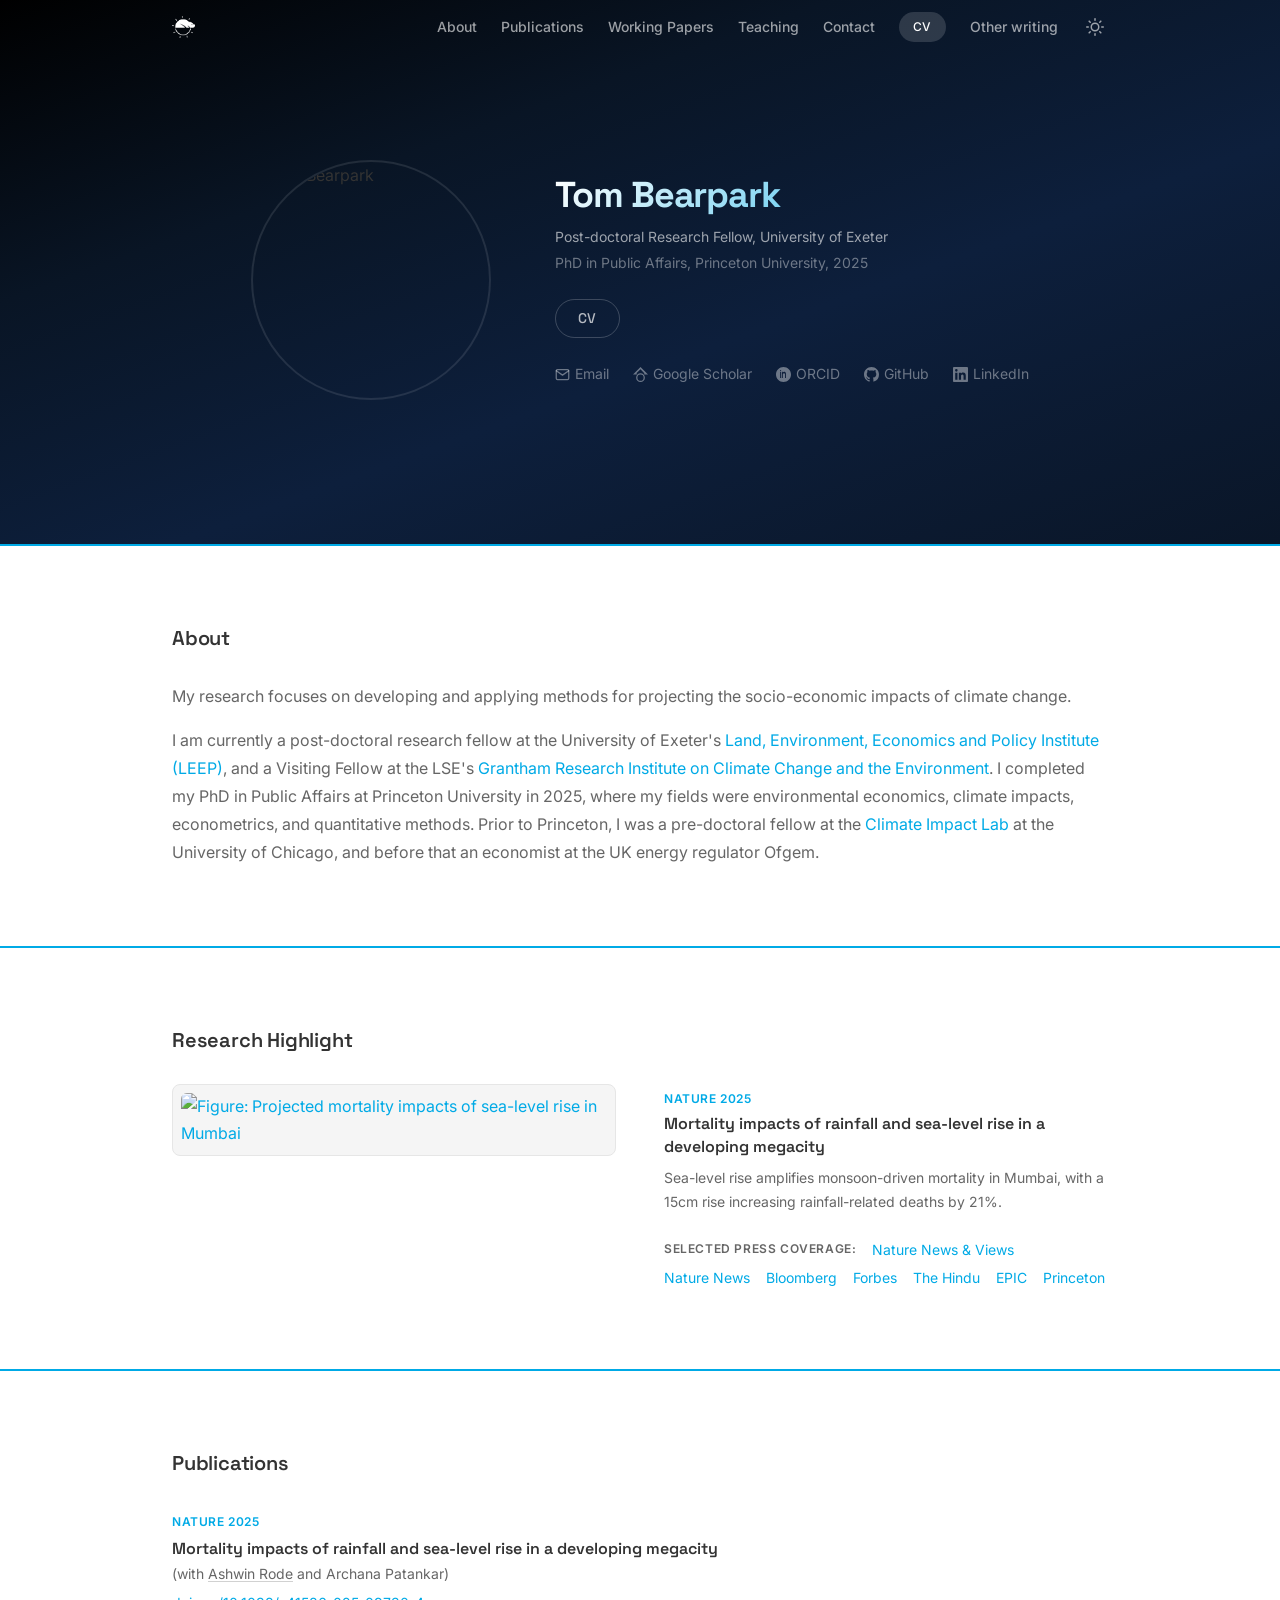
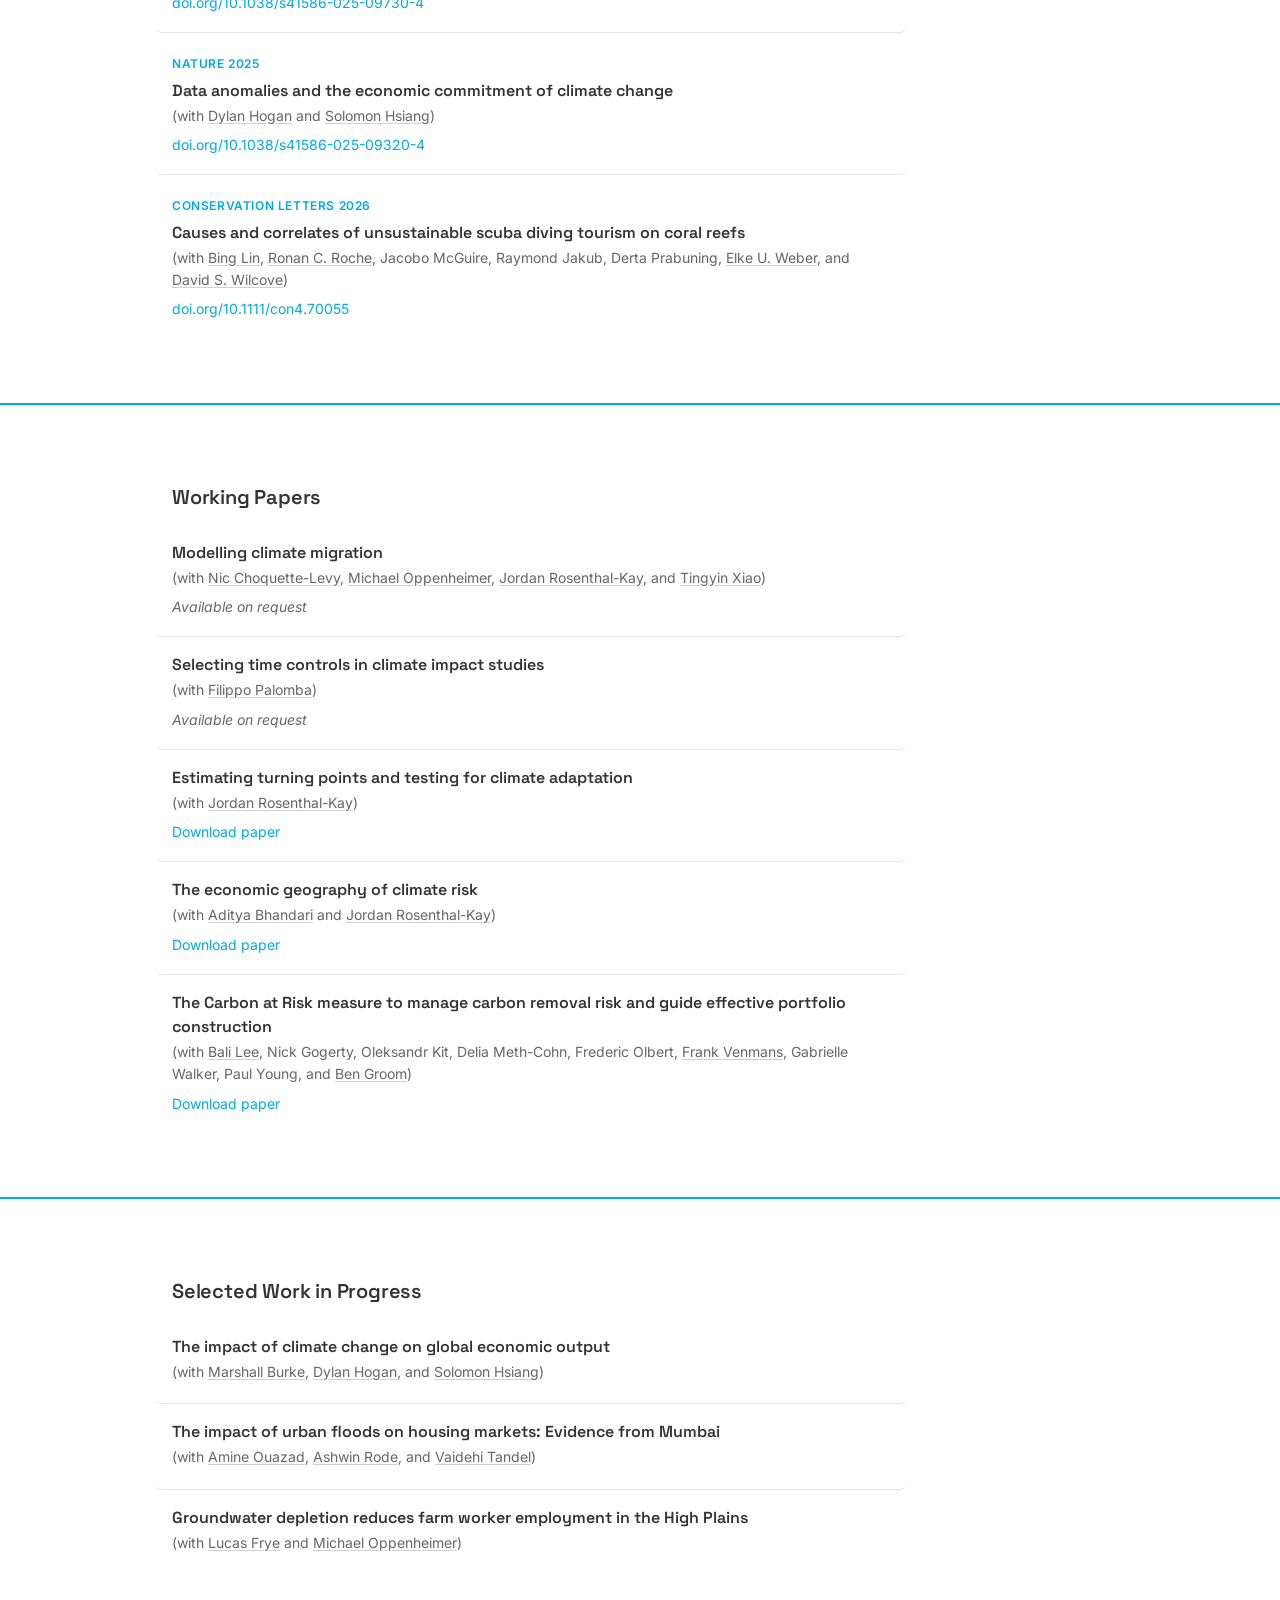
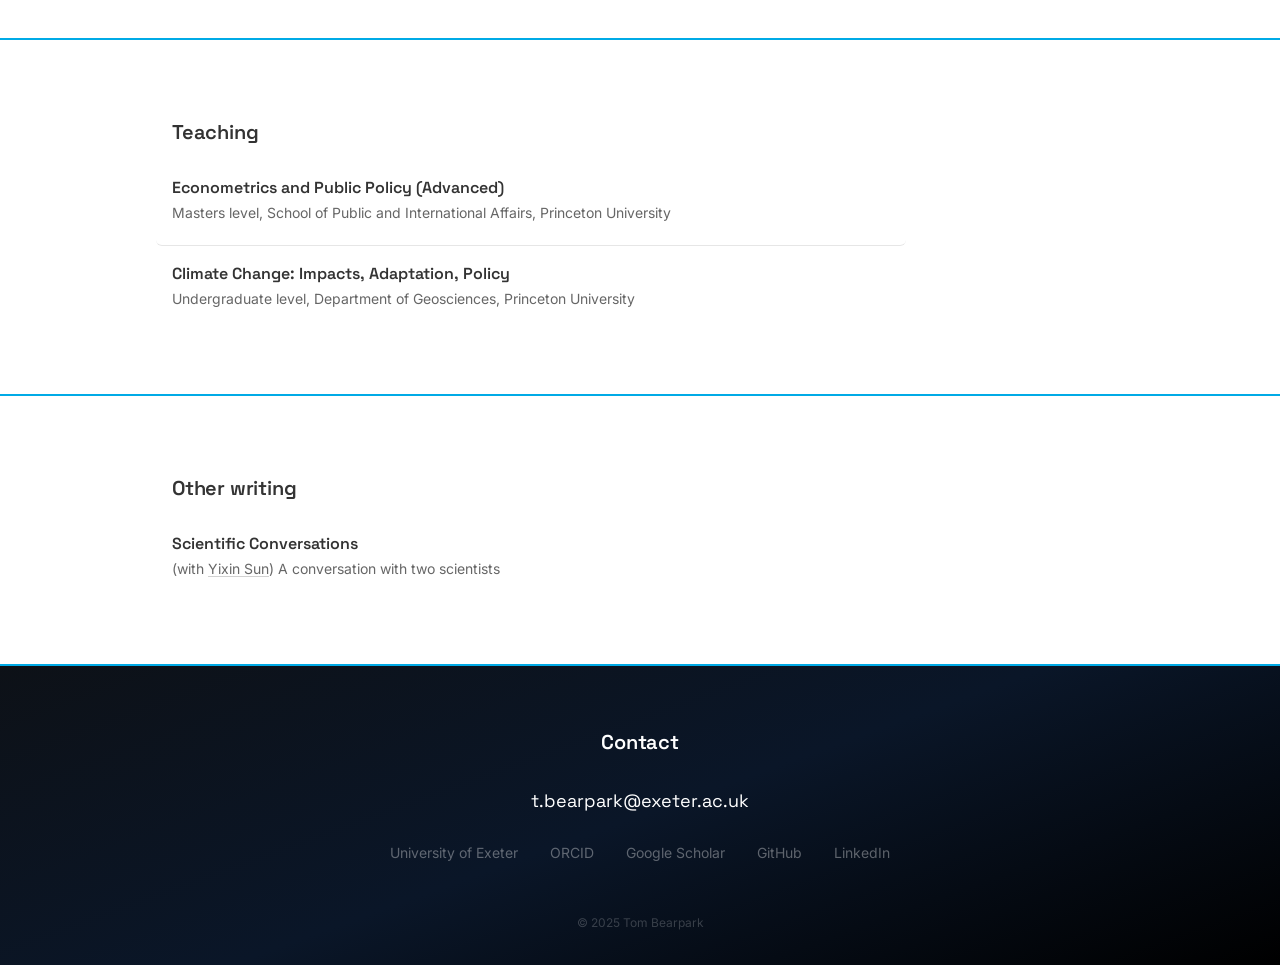
==== index.html @ ed42964a "Move coral reefs paper to Publications" ====
<!DOCTYPE html>
<html lang="en" data-theme="light">
<head>
  <meta charset="UTF-8">
  <meta name="viewport" content="width=device-width, initial-scale=1.0">
  <title>Tom Bearpark | Environmental Economist</title>
  <meta name="description" content="Tom Bearpark is an environmental economist studying climate change impacts. Post-doctoral Research Fellow at the University of Exeter.">

  <!-- Open Graph -->
  <meta property="og:title" content="Tom Bearpark | Environmental Economist">
  <meta property="og:description" content="Environmental economist studying climate change impacts. Post-doctoral Research Fellow at the University of Exeter.">
  <meta property="og:type" content="website">
  <meta property="og:url" content="https://tombearpark.com">

  <!-- Twitter Card -->
  <meta name="twitter:card" content="summary">
  <meta name="twitter:title" content="Tom Bearpark | Environmental Economist">
  <meta name="twitter:description" content="Environmental economist studying climate change impacts.">

  <!-- Favicon -->
  <link rel="icon" type="image/png" href="assets/Sunbear (Large Black).png">
  <link rel="apple-touch-icon" href="assets/Sunbear (Large Black).png">
  <meta property="og:image" content="https://tombearpark.com/assets/Sunbear (Large Black).png">
  <meta name="twitter:image" content="https://tombearpark.com/assets/Sunbear (Large Black).png">

  <!-- Styles -->
  <link rel="stylesheet" href="css/variables.css">
  <link rel="stylesheet" href="css/style.css">
</head>
<body>

  <!-- ===== NAVIGATION ===== -->
  <nav class="navbar" id="navbar">
    <div class="nav-container">
      <a href="#hero" class="nav-logo"><img src="assets/Sunbear (Large Black).png" alt="Tom Bearpark" class="nav-logo-img"></a>
      <div class="nav-links">
        <a href="#about">About</a>
        <a href="#publications">Publications</a>
        <a href="#working-papers">Working Papers</a>
        <a href="#teaching">Teaching</a>
        <a href="#contact">Contact</a>
        <a href="assets/cv.pdf" target="_blank" class="nav-cv">CV</a>
        <a href="#essays">Other writing</a>
        <button class="theme-toggle" id="theme-toggle" aria-label="Toggle dark mode">
          <svg class="icon-sun" xmlns="http://www.w3.org/2000/svg" width="18" height="18" viewBox="0 0 24 24" fill="none" stroke="currentColor" stroke-width="2" stroke-linecap="round" stroke-linejoin="round"><circle cx="12" cy="12" r="5"/><line x1="12" y1="1" x2="12" y2="3"/><line x1="12" y1="21" x2="12" y2="23"/><line x1="4.22" y1="4.22" x2="5.64" y2="5.64"/><line x1="18.36" y1="18.36" x2="19.78" y2="19.78"/><line x1="1" y1="12" x2="3" y2="12"/><line x1="21" y1="12" x2="23" y2="12"/><line x1="4.22" y1="19.78" x2="5.64" y2="18.36"/><line x1="18.36" y1="5.64" x2="19.78" y2="4.22"/></svg>
          <svg class="icon-moon" xmlns="http://www.w3.org/2000/svg" width="18" height="18" viewBox="0 0 24 24" fill="none" stroke="currentColor" stroke-width="2" stroke-linecap="round" stroke-linejoin="round"><path d="M21 12.79A9 9 0 1 1 11.21 3 7 7 0 0 0 21 12.79z"/></svg>
        </button>
      </div>
    </div>
  </nav>

  <!-- ===== HERO SECTION ===== -->
  <section class="hero" id="hero">
    <div class="hero-content hero-content--split">
      <div class="hero-photo">
        <img src="assets/IMG_2904.JPG" alt="Tom Bearpark" class="hero-headshot">
      </div>
      <div class="hero-text">
        <h1 class="hero-name">Tom Bearpark</h1>
        <p class="hero-affiliation">Post-doctoral Research Fellow, University of Exeter</p>
        <p class="hero-affiliation-sub">PhD in Public Affairs, Princeton University, 2025</p>
        <a href="assets/cv.pdf" target="_blank" class="hero-cv-btn">CV</a>
        <div class="hero-links">
          <a href="mailto:t.bearpark@exeter.ac.uk" class="social-link">
            <svg xmlns="http://www.w3.org/2000/svg" width="15" height="15" viewBox="0 0 24 24" fill="none" stroke="currentColor" stroke-width="2" stroke-linecap="round" stroke-linejoin="round"><path d="M4 4h16c1.1 0 2 .9 2 2v12c0 1.1-.9 2-2 2H4c-1.1 0-2-.9-2-2V6c0-1.1.9-2 2-2z"/><polyline points="22,6 12,13 2,6"/></svg>
            Email
          </a>
          <a href="https://scholar.google.com/citations?hl=en&user=3rr9qncAAAAJ" target="_blank" rel="noopener" class="social-link">
            <svg xmlns="http://www.w3.org/2000/svg" width="15" height="15" viewBox="0 0 24 24" fill="currentColor"><path d="M12 24a7 7 0 1 1 0-14 7 7 0 0 1 0 14zm0-2a5 5 0 1 0 0-10 5 5 0 0 0 0 10z"/><path d="M0 12 12 0l12 12h-6v-2L12 3.6 5.4 10H6v2z"/></svg>
            Google Scholar
          </a>
          <a href="https://orcid.org/0009-0000-6770-9549" target="_blank" rel="noopener" class="social-link">
            <svg xmlns="http://www.w3.org/2000/svg" width="15" height="15" viewBox="0 0 256 256" fill="currentColor"><path d="M128 0C57.3 0 0 57.3 0 128s57.3 128 128 128 128-57.3 128-128S198.7 0 128 0zM86.3 186.2H70.9V85.5h15.4v100.7zm-7.7-114c-5.8 0-9.7-4.2-9.7-9.5 0-5.4 4-9.5 9.9-9.5s9.7 4.1 9.8 9.5c0 5.3-3.9 9.5-10 9.5zm90.9 114h-15.4v-55.8c0-14.5-5.2-24.4-18.2-24.4-9.9 0-15.8 6.7-18.4 13.1-1 2.3-1.2 5.5-1.2 8.7v58.3h-15.4s.2-94.6 0-104.4h15.4v14.8c2-3.1 5.7-7.6 13.8-11.2 7.5-3.4 16-5.2 24-2.1 18.6 7.2 15.4 34.5 15.4 34.5v68.4z"/></svg>
            ORCID
          </a>
          <a href="https://github.com/TomBearpark" target="_blank" rel="noopener" class="social-link">
            <svg xmlns="http://www.w3.org/2000/svg" width="15" height="15" viewBox="0 0 24 24" fill="currentColor"><path d="M12 0C5.37 0 0 5.37 0 12c0 5.31 3.435 9.795 8.205 11.385.6.105.825-.255.825-.57 0-.285-.015-1.23-.015-2.235-3.015.555-3.795-.735-4.035-1.41-.135-.345-.72-1.41-1.23-1.695-.42-.225-1.02-.78-.015-.795.945-.015 1.62.87 1.845 1.23 1.08 1.815 2.805 1.305 3.495.99.105-.78.42-1.305.765-1.605-2.67-.3-5.46-1.335-5.46-5.925 0-1.305.465-2.385 1.23-3.225-.12-.3-.54-1.53.12-3.18 0 0 1.005-.315 3.3 1.23.96-.27 1.98-.405 3-.405s2.04.135 3 .405c2.295-1.56 3.3-1.23 3.3-1.23.66 1.65.24 2.88.12 3.18.765.84 1.23 1.905 1.23 3.225 0 4.605-2.805 5.625-5.475 5.925.435.375.81 1.095.81 2.22 0 1.605-.015 2.895-.015 3.3 0 .315.225.69.825.57A12.02 12.02 0 0 0 24 12c0-6.63-5.37-12-12-12z"/></svg>
            GitHub
          </a>
          <a href="https://www.linkedin.com/in/tom-bearpark-542903b9/" target="_blank" rel="noopener" class="social-link">
            <svg xmlns="http://www.w3.org/2000/svg" width="15" height="15" viewBox="0 0 24 24" fill="currentColor"><path d="M20.447 20.452h-3.554v-5.569c0-1.328-.027-3.037-1.852-3.037-1.853 0-2.136 1.445-2.136 2.939v5.667H9.351V9h3.414v1.561h.046c.477-.9 1.637-1.85 3.37-1.85 3.601 0 4.267 2.37 4.267 5.455v6.286zM5.337 7.433a2.062 2.062 0 0 1-2.063-2.065 2.064 2.064 0 1 1 2.063 2.065zm1.782 13.019H3.555V9h3.564v11.452zM22.225 0H1.771C.792 0 0 .774 0 1.729v20.542C0 23.227.792 24 1.771 24h20.451C23.2 24 24 23.227 24 22.271V1.729C24 .774 23.2 0 22.222 0h.003z"/></svg>
            LinkedIn
          </a>
        </div>
      </div>
    </div>
  </section>

  <!-- ===== ABOUT SECTION ===== -->
  <section class="section" id="about">
    <div class="container">
      <h2 class="section-title">About</h2>
      <div class="about-text">
        <p>
          My research focuses on developing and applying methods for projecting the socio-economic impacts of climate change.
        </p>
        <p>
          I am currently a post-doctoral research fellow at the University of Exeter's
          <a href="https://experts.exeter.ac.uk/46470-tom-bearpark" target="_blank" rel="noopener">Land, Environment, Economics and Policy Institute (LEEP)</a>,
          and a Visiting Fellow at the LSE's <a href="https://www.lse.ac.uk/granthaminstitute/profile/tom-bearpark/" target="_blank" rel="noopener">Grantham Research Institute on Climate Change and the Environment</a>.
          I completed my PhD in Public Affairs at Princeton University in 2025, where my fields were environmental economics, climate impacts, econometrics, and quantitative methods. Prior to Princeton, I was a pre-doctoral fellow at the <a href="https://impactlab.org/" target="_blank" rel="noopener">Climate Impact Lab</a> at the University of Chicago, and before that an economist at the UK energy regulator Ofgem.
        </p>
      </div>
    </div>
  </section>

  <!-- ===== RESEARCH HIGHLIGHT ===== -->
  <section class="section" id="research-highlight">
    <div class="container">
      <h2 class="section-title">Research Highlight</h2>
      <div class="highlight-feature">
        <a href="https://doi.org/10.1038/s41586-025-09730-4" target="_blank" rel="noopener" class="highlight-feature-img-link">
          <img src="https://media.springernature.com/lw685/springer-static/image/art%3A10.1038%2Fs41586-025-09730-4/MediaObjects/41586_2025_9730_Fig4_HTML.png"
               alt="Figure: Projected mortality impacts of sea-level rise in Mumbai"
               class="highlight-feature-img" loading="lazy">
        </a>
        <div class="highlight-feature-text">
          <span class="pub-badge">Nature 2025</span>
          <h3><a href="https://doi.org/10.1038/s41586-025-09730-4" target="_blank" rel="noopener">Mortality impacts of rainfall and sea-level rise in a developing megacity</a></h3>
          <p>Sea-level rise amplifies monsoon-driven mortality in Mumbai, with a 15cm rise increasing rainfall-related deaths by 21%.</p>
          <div class="highlight-press">
            <span class="highlight-press-label">Selected Press Coverage:</span>
            <a href="https://www.nature.com/articles/d41586-025-03453-2" target="_blank" rel="noopener">Nature News &amp; Views</a>
            <a href="https://www.nature.com/articles/d41586-025-03669-2" target="_blank" rel="noopener">Nature News</a>
            <a href="https://www.bloomberg.com/news/articles/2025-11-12/extreme-rains-kill-2-700-in-mumbai-every-year-and-cost-1-2-billion-study-says" target="_blank" rel="noopener">Bloomberg</a>
            <a href="https://www.forbes.com/sites/anuradhavaranasi/2025/11/18/in-mumbai-more-than-80-of-people-who-die-due-to-extreme-rainfall-live-in-slums/" target="_blank" rel="noopener">Forbes</a>
            <a href="https://www.thehindu.com/news/national/excess-rains-in-mumbai-linked-to-8-deaths-in-monsoon-months/article70271335.ece" target="_blank" rel="noopener">The Hindu</a>
            <a href="https://epic.uchicago.edu/insights/rain-tide-and-lives-the-hidden-mortality-cost-of-mumbais-monsoon/" target="_blank" rel="noopener">EPIC</a>
            <a href="https://gradschool.princeton.edu/news/2025/climate-change-rising-sea-levels-worsen-urban-health-risks-mumbai-study-co-authored" target="_blank" rel="noopener">Princeton</a>
          </div>
        </div>
      </div>
    </div>
  </section>

  <!-- ===== PUBLICATIONS SECTION ===== -->
  <section class="section" id="publications">
    <div class="container">
      <h2 class="section-title">Publications</h2>
      <div class="pub-list">
        <article class="pub-item">
          <span class="pub-badge">Nature 2025</span>
          <h3 class="pub-title">Mortality impacts of rainfall and sea-level rise in a developing megacity</h3>
          <p class="pub-authors">(with <a href="https://sites.google.com/site/ashwinrode/home" target="_blank" rel="noopener">Ashwin Rode</a> and Archana Patankar)</p>
          <a href="https://doi.org/10.1038/s41586-025-09730-4" target="_blank" rel="noopener" class="pub-link">doi.org/10.1038/s41586-025-09730-4</a>
        </article>
        <article class="pub-item">
          <span class="pub-badge">Nature 2025</span>
          <h3 class="pub-title">Data anomalies and the economic commitment of climate change</h3>
          <p class="pub-authors">(with <a href="http://dylanhogan.com/" target="_blank" rel="noopener">Dylan Hogan</a> and <a href="https://www.solomonhsiang.com/" target="_blank" rel="noopener">Solomon Hsiang</a>)</p>
          <a href="https://doi.org/10.1038/s41586-025-09320-4" target="_blank" rel="noopener" class="pub-link">doi.org/10.1038/s41586-025-09320-4</a>
        </article>
        <article class="pub-item">
          <span class="pub-badge">Conservation Letters 2026</span>
          <h3 class="pub-title">Causes and correlates of unsustainable scuba diving tourism on coral reefs</h3>
          <p class="pub-authors">(with <a href="https://eeb.princeton.edu/people/bing-lin" target="_blank" rel="noopener">Bing Lin</a>, <a href="https://www.bangor.ac.uk/oceansciences/staff/ronan-roche" target="_blank" rel="noopener">Ronan C. Roche</a>, Jacobo McGuire, Raymond Jakub, Derta Prabuning, <a href="https://elke-u-weber.com/" target="_blank" rel="noopener">Elke U. Weber</a>, and <a href="https://eeb.princeton.edu/people/david-wilcove" target="_blank" rel="noopener">David S. Wilcove</a>)</p>
          <a href="https://doi.org/10.1111/con4.70055" target="_blank" rel="noopener" class="pub-link">doi.org/10.1111/con4.70055</a>
        </article>
      </div>
    </div>
  </section>

  <!-- ===== WORKING PAPERS SECTION ===== -->
  <section class="section" id="working-papers">
    <div class="container">
      <h2 class="section-title">Working Papers</h2>
      <div class="pub-list">
        <article class="pub-item">
          <h3 class="pub-title">Modelling climate migration</h3>
          <p class="pub-authors">(with <a href="https://nchoquettelevy.github.io/" target="_blank" rel="noopener">Nic Choquette-Levy</a>, <a href="https://oppenheimer.scholar.princeton.edu/" target="_blank" rel="noopener">Michael Oppenheimer</a>, <a href="https://jrosenthalkay.github.io/" target="_blank" rel="noopener">Jordan Rosenthal-Kay</a>, and <a href="https://txiao.scholar.princeton.edu/" target="_blank" rel="noopener">Tingyin Xiao</a>)</p>
          <span class="pub-link pub-link--muted">Available on request</span>
        </article>
        <article class="pub-item">
          <h3 class="pub-title">Selecting time controls in climate impact studies</h3>
          <p class="pub-authors">(with <a href="https://filippopalomba.github.io/about.html" target="_blank" rel="noopener">Filippo Palomba</a>)</p>
          <span class="pub-link pub-link--muted">Available on request</span>
        </article>
        <article class="pub-item">
          <h3 class="pub-title">Estimating turning points and testing for climate adaptation</h3>
          <p class="pub-authors">(with <a href="https://jrosenthalkay.github.io/" target="_blank" rel="noopener">Jordan Rosenthal-Kay</a>)</p>
          <a href="assets/2026_turning_points.pdf" target="_blank" rel="noopener" class="pub-link">Download paper</a>
        </article>
        <article class="pub-item">
          <h3 class="pub-title">The economic geography of climate risk</h3>
          <p class="pub-authors">(with <a href="https://www.aditya-bhandari.com" target="_blank" rel="noopener">Aditya Bhandari</a> and <a href="https://jrosenthalkay.github.io/" target="_blank" rel="noopener">Jordan Rosenthal-Kay</a>)</p>
          <a href="https://www.dropbox.com/scl/fi/tkq8wntapi4m3h527znep/EGCR.pdf" target="_blank" rel="noopener" class="pub-link">Download paper</a>
        </article>
        <article class="pub-item">
          <h3 class="pub-title">The Carbon at Risk measure to manage carbon removal risk and guide effective portfolio construction</h3>
          <p class="pub-authors">(with <a href="https://www.carbonatrisk.org/bali-lee-1" target="_blank" rel="noopener">Bali Lee</a>, Nick Gogerty, Oleksandr Kit, Delia Meth-Cohn, Frederic Olbert, <a href="https://www.lse.ac.uk/granthaminstitute/profile/frank-venmans/" target="_blank" rel="noopener">Frank Venmans</a>, Gabrielle Walker, Paul Young, and <a href="https://experts.exeter.ac.uk/35112-ben-groom" target="_blank" rel="noopener">Ben Groom</a>)</p>
          <a href="https://www.researchsquare.com/article/rs-9382336/v1" target="_blank" rel="noopener" class="pub-link">Download paper</a>
        </article>
      </div>
    </div>
  </section>

  <!-- ===== WORK IN PROGRESS SECTION ===== -->
  <section class="section" id="wip">
    <div class="container">
      <h2 class="section-title">Selected Work in Progress</h2>
      <div class="pub-list">
        <article class="pub-item">
          <h3 class="pub-title">The impact of climate change on global economic output</h3>
          <p class="pub-authors">(with <a href="https://web.stanford.edu/~mburke/" target="_blank" rel="noopener">Marshall Burke</a>, <a href="http://dylanhogan.com/" target="_blank" rel="noopener">Dylan Hogan</a>, and <a href="https://www.solomonhsiang.com/" target="_blank" rel="noopener">Solomon Hsiang</a>)</p>
        </article>
        <article class="pub-item">
          <h3 class="pub-title">The impact of urban floods on housing markets: Evidence from Mumbai</h3>
          <p class="pub-authors">(with <a href="https://www.ouazad.com/" target="_blank" rel="noopener">Amine Ouazad</a>, <a href="https://sites.google.com/site/ashwinrode/home" target="_blank" rel="noopener">Ashwin Rode</a>, and <a href="https://sites.google.com/view/vaidehitandel/home" target="_blank" rel="noopener">Vaidehi Tandel</a>)</p>
        </article>
        <article class="pub-item">
          <h3 class="pub-title">Groundwater depletion reduces farm worker employment in the High Plains</h3>
          <p class="pub-authors">(with <a href="https://cpree.princeton.edu/people/lucas-frye" target="_blank" rel="noopener">Lucas Frye</a> and <a href="https://oppenheimer.scholar.princeton.edu/" target="_blank" rel="noopener">Michael Oppenheimer</a>)</p>
        </article>
      </div>
    </div>
  </section>

  <!-- ===== TEACHING SECTION ===== -->
  <section class="section" id="teaching">
    <div class="container">
      <h2 class="section-title">Teaching</h2>
      <div class="pub-list">
        <article class="pub-item">
          <h3 class="pub-title">Econometrics and Public Policy (Advanced)</h3>
          <p class="pub-authors">Masters level, School of Public and International Affairs, Princeton University</p>
        </article>
        <article class="pub-item">
          <h3 class="pub-title">Climate Change: Impacts, Adaptation, Policy</h3>
          <p class="pub-authors">Undergraduate level, Department of Geosciences, Princeton University</p>
        </article>
      </div>
    </div>
  </section>

  <!-- ===== OTHER WRITING SECTION ===== -->
  <section class="section" id="essays">
    <div class="container">
      <h2 class="section-title">Other writing</h2>
      <div class="pub-list">
        <article class="pub-item">
          <h3 class="pub-title"><a href="essays/scientific-conversations/" class="essay-link">Scientific Conversations</a></h3>
          <p class="pub-authors">(with <a href="https://yixinsun.com/" target="_blank" rel="noopener">Yixin Sun</a>) A conversation with two scientists</p>
        </article>
      </div>
    </div>
  </section>

  <!-- ===== CONTACT / FOOTER ===== -->
  <footer class="footer" id="contact">
    <div class="container">
      <h2 class="section-title section-title--light">Contact</h2>
      <p class="footer-email">
        <a href="mailto:t.bearpark@exeter.ac.uk">t.bearpark@exeter.ac.uk</a>
      </p>
      <div class="footer-links">
        <a href="https://experts.exeter.ac.uk/46470-tom-bearpark" target="_blank" rel="noopener">University of Exeter</a>
        <a href="https://orcid.org/0009-0000-6770-9549" target="_blank" rel="noopener">ORCID</a>
        <a href="https://scholar.google.com/citations?hl=en&user=3rr9qncAAAAJ" target="_blank" rel="noopener">Google Scholar</a>
        <a href="https://github.com/TomBearpark" target="_blank" rel="noopener">GitHub</a>
        <a href="https://www.linkedin.com/in/tom-bearpark-542903b9/" target="_blank" rel="noopener">LinkedIn</a>
      </div>
      <p class="footer-copy">&copy; 2025 Tom Bearpark</p>
    </div>
  </footer>

  <!-- ===== SCRIPTS ===== -->
  <script src="js/main.js"></script>
</body>
</html>
---- css/variables.css ----
/* ===== FONTS ===== */
@import url('https://fonts.googleapis.com/css2?family=Space+Grotesk:wght@400;500;600;700&family=Inter:wght@400;500;600&display=swap');

/* ===== CSS CUSTOM PROPERTIES ===== */
:root {
  /* Colors - Sunbear palette */
  --color-bg-dark: #000000;
  --color-bg-dark-end: #1a1a1a;
  --color-bg-section: #FFFFFF;
  --color-bg-section-alt: #f7f7f7;
  --color-bg-card: #FFFFFF;
  --color-card-border: #E6E6E6;

  /* Accent colors - Sunbear brand */
  --color-accent-1: #00AAE6;      /* blue - primary links & publications */
  --color-accent-1-light: rgba(0, 170, 230, 0.08);
  --color-accent-2: #FFAA00;      /* amber - working papers & buttons */
  --color-accent-2-light: rgba(255, 170, 0, 0.08);
  --color-accent-3: #FF0007;      /* red - work in progress accent */
  --color-accent-3-light: rgba(255, 0, 7, 0.08);

  /* Text */
  --color-text-primary: #333333;
  --color-text-secondary: #666666;
  --color-text-light: #E6E6E6;
  --color-text-on-dark: #FFFFFF;

  /* Nav */
  --color-nav-bg: rgba(255, 255, 255, 0.92);
  --color-nav-border: #E6E6E6;

  /* Typography */
  --font-heading: 'Space Grotesk', sans-serif;
  --font-body: 'Inter', sans-serif;

  /* Font sizes */
  --text-xs: 0.75rem;
  --text-sm: 0.875rem;
  --text-base: 1rem;
  --text-lg: 1.125rem;
  --text-xl: 1.25rem;
  --text-2xl: 1.5rem;
  --text-3xl: 1.875rem;
  --text-4xl: 2.25rem;
  --text-5xl: 3rem;
  --text-hero: 4.5rem;

  /* Spacing */
  --space-xs: 0.25rem;
  --space-sm: 0.5rem;
  --space-md: 1rem;
  --space-lg: 1.5rem;
  --space-xl: 2rem;
  --space-2xl: 3rem;
  --space-3xl: 4rem;
  --space-4xl: 6rem;
  --space-section: 5rem;

  /* Layout */
  --max-width: 1000px;
  --border-radius: 8px;
  --border-radius-sm: 6px;
  --border-radius-pill: 50px;

  /* Shadows - subtle */
  --shadow-sm: 0 1px 3px rgba(0, 0, 0, 0.04);
  --shadow-md: 0 2px 8px rgba(0, 0, 0, 0.06);
  --shadow-lg: 0 4px 16px rgba(0, 0, 0, 0.08);

  /* Transitions */
  --transition-fast: 0.2s ease;
  --transition-base: 0.3s ease;
  --transition-slow: 0.5s ease;
}

/* ===== DARK MODE ===== */
[data-theme="dark"] {
  --color-bg-section: #111111;
  --color-bg-section-alt: #1a1a1a;
  --color-bg-card: #1e1e1e;
  --color-card-border: rgba(255, 255, 255, 0.1);
  --color-text-primary: #E6E6E6;
  --color-text-secondary: #999999;
  --color-nav-bg: rgba(17, 17, 17, 0.95);
  --color-nav-border: rgba(255, 255, 255, 0.08);
  --shadow-sm: 0 1px 3px rgba(0, 0, 0, 0.2);
  --shadow-md: 0 2px 8px rgba(0, 0, 0, 0.3);
  --shadow-lg: 0 4px 16px rgba(0, 0, 0, 0.4);
}

/* ===== RESET ===== */
*,
*::before,
*::after {
  margin: 0;
  padding: 0;
  box-sizing: border-box;
}

html {
  scroll-behavior: smooth;
  font-size: 16px;
}

body {
  font-family: var(--font-body);
  color: var(--color-text-primary);
  background-color: var(--color-bg-section);
  line-height: 1.7;
  -webkit-font-smoothing: antialiased;
  -moz-osx-font-smoothing: grayscale;
  overflow-x: hidden;
}

h1, h2, h3, h4, h5, h6 {
  font-family: var(--font-heading);
  line-height: 1.2;
  font-weight: 700;
}

a {
  color: var(--color-accent-1);
  text-decoration: none;
  transition: color var(--transition-fast);
}

a:hover {
  color: #0088bb;
}

img {
  max-width: 100%;
  height: auto;
  display: block;
}

ul {
  list-style: none;
}

/* ===== REDUCED MOTION ===== */
@media (prefers-reduced-motion: reduce) {
  html {
    scroll-behavior: auto;
  }
  *,
  *::before,
  *::after {
    animation-duration: 0.01ms !important;
    animation-iteration-count: 1 !important;
    transition-duration: 0.01ms !important;
  }
  [data-aos] {
    opacity: 1 !important;
    transform: none !important;
    transition: none !important;
  }
}
---- css/style.css ----
/* ============================================================
   NAVIGATION
   ============================================================ */
.navbar {
  position: fixed;
  top: 0;
  left: 0;
  right: 0;
  z-index: 1000;
  padding: 0.75rem 0;
  background: transparent;
  transition: background var(--transition-base), border-color var(--transition-base);
  border-bottom: 1px solid transparent;
}

.navbar.scrolled {
  background: var(--color-nav-bg);
  backdrop-filter: blur(12px);
  -webkit-backdrop-filter: blur(12px);
  border-bottom-color: var(--color-nav-border);
}

.nav-container {
  max-width: var(--max-width);
  margin: 0 auto;
  padding: 0 var(--space-xl);
  display: flex;
  justify-content: space-between;
  align-items: center;
}

.nav-logo {
  display: flex;
  align-items: center;
}

.nav-logo-img {
  height: 22px;
  width: auto;
  transition: opacity var(--transition-fast), filter var(--transition-base);
  filter: invert(1);
}

.navbar.scrolled .nav-logo-img {
  filter: none;
}

.nav-logo:hover .nav-logo-img {
  opacity: 0.7;
}

[data-theme="dark"] .nav-logo-img {
  filter: invert(1);
}

.nav-links {
  display: flex;
  align-items: center;
  gap: var(--space-lg);
}

.nav-links a {
  color: rgba(255, 255, 255, 0.6);
  font-size: var(--text-sm);
  font-weight: 500;
  transition: color var(--transition-fast);
}

.nav-links a:hover {
  color: #ffffff;
}

.navbar.scrolled .nav-links a {
  color: var(--color-text-secondary);
}

.navbar.scrolled .nav-links a:hover {
  color: var(--color-text-primary);
}

.nav-cv {
  background: rgba(255, 255, 255, 0.15);
  color: #fff !important;
  padding: 5px 14px;
  border-radius: var(--border-radius-pill);
  font-weight: 600;
  font-size: var(--text-xs) !important;
  text-transform: uppercase;
  letter-spacing: 0.05em;
  transition: all var(--transition-base);
}

.navbar.scrolled .nav-cv {
  background: var(--color-text-primary);
}

.nav-cv:hover {
  background: var(--color-accent-1);
  color: #fff !important;
}

.theme-toggle {
  background: none;
  border: none;
  cursor: pointer;
  padding: var(--space-xs);
  color: rgba(255, 255, 255, 0.6);
  display: flex;
  align-items: center;
  justify-content: center;
  border-radius: 50%;
  transition: color var(--transition-fast);
}

.theme-toggle:hover {
  color: #ffffff;
}

.navbar.scrolled .theme-toggle {
  color: var(--color-text-secondary);
}

.navbar.scrolled .theme-toggle:hover {
  color: var(--color-text-primary);
}

/* Show/hide sun/moon icons */
.icon-moon { display: none; }
[data-theme="dark"] .icon-sun { display: none; }
[data-theme="dark"] .icon-moon { display: block; }

/* ============================================================
   HERO
   ============================================================ */
.hero {
  position: relative;
  display: flex;
  align-items: center;
  justify-content: center;
  background: linear-gradient(160deg, #000000 0%, #091525 30%, #0d1f3c 60%, #0a1628 100%);
  padding: 8rem 0 7rem;
}

.hero-content {
  position: relative;
  text-align: center;
  padding: var(--space-xl);
  max-width: 800px;
}

.hero-content--split {
  max-width: var(--max-width);
  display: flex;
  align-items: center;
  gap: var(--space-3xl);
  text-align: left;
}

.hero-photo {
  flex-shrink: 0;
}

.hero-headshot {
  width: 240px;
  height: 240px;
  border-radius: 50%;
  object-fit: cover;
  border: 2px solid rgba(255, 255, 255, 0.1);
}

.hero-text {
  flex: 1;
  min-width: 0;
}

.hero-name {
  font-size: var(--text-4xl);
  font-weight: 700;
  color: #ffffff;
  letter-spacing: -0.03em;
  margin-bottom: var(--space-sm);
  background: linear-gradient(135deg, #ffffff 0%, var(--color-accent-1) 100%);
  -webkit-background-clip: text;
  -webkit-text-fill-color: transparent;
  background-clip: text;
}

.hero-affiliation {
  font-size: var(--text-sm);
  color: rgba(255, 255, 255, 0.6);
  margin-bottom: 2px;
}

.hero-affiliation-sub {
  font-size: var(--text-sm);
  color: rgba(255, 255, 255, 0.4);
  margin-bottom: var(--space-lg);
}

.hero-cv-btn {
  display: inline-block;
  background: transparent;
  color: rgba(255, 255, 255, 0.7);
  padding: 7px 22px;
  border-radius: var(--border-radius-pill);
  border: 1px solid rgba(255, 255, 255, 0.2);
  font-family: var(--font-heading);
  font-size: var(--text-sm);
  font-weight: 500;
  letter-spacing: 0.03em;
  margin-bottom: var(--space-lg);
  transition: all var(--transition-base);
}

.hero-cv-btn:hover {
  background: #fff;
  color: #000;
  border-color: #fff;
}

.hero-links {
  display: flex;
  flex-wrap: wrap;
  gap: var(--space-sm) var(--space-lg);
}

.hero-content--split .hero-links {
  justify-content: flex-start;
}

.social-link {
  color: rgba(255, 255, 255, 0.4);
  display: inline-flex;
  align-items: center;
  gap: 5px;
  font-size: var(--text-sm);
  font-weight: 400;
  transition: color var(--transition-fast);
}

.social-link svg {
  flex-shrink: 0;
}

.social-link:hover {
  color: #fff;
}

/* ============================================================
   SECTIONS (shared)
   ============================================================ */
.section {
  padding: var(--space-section) 0;
  background: var(--color-bg-section);
  border-top: 2px solid var(--color-accent-1);
}

.container {
  max-width: var(--max-width);
  margin: 0 auto;
  padding: 0 var(--space-xl);
}

.section-title {
  font-size: var(--text-xl);
  margin-bottom: var(--space-xl);
  color: var(--color-text-primary);
  font-weight: 600;
  letter-spacing: -0.01em;
}

.section-title--light {
  color: var(--color-text-on-dark);
}

/* ============================================================
   ABOUT
   ============================================================ */
.about-grid {
  display: grid;
  grid-template-columns: 180px 1fr;
  gap: var(--space-2xl);
  align-items: start;
}

.about-photo {
  position: relative;
}

.headshot {
  width: 180px;
  height: 180px;
  border-radius: 50%;
  object-fit: cover;
}

.about-text p {
  margin-bottom: var(--space-md);
  font-size: var(--text-base);
  color: var(--color-text-secondary);
  line-height: 1.75;
}

.about-text p:last-child {
  margin-bottom: 0;
}

/* ============================================================
   RESEARCH HIGHLIGHT
   ============================================================ */
.highlight-feature {
  display: grid;
  grid-template-columns: 1fr 1fr;
  gap: var(--space-2xl);
  align-items: start;
}

.highlight-feature-img-link {
  display: block;
  border-radius: var(--border-radius);
  overflow: hidden;
  border: 1px solid var(--color-card-border);
  background: #f5f5f5;
  padding: var(--space-sm);
  transition: box-shadow var(--transition-base);
}

.highlight-feature-img-link:hover {
  box-shadow: var(--shadow-lg);
}

[data-theme="dark"] .highlight-feature-img-link {
  background: #1a1a1a;
}

.highlight-feature-img {
  width: 100%;
  height: auto;
  border-radius: var(--border-radius-sm);
}

.highlight-feature-text h3 {
  font-size: var(--text-base);
  font-weight: 600;
  line-height: 1.4;
  margin-bottom: var(--space-sm);
}

.highlight-feature-text h3 a {
  color: var(--color-text-primary);
  text-decoration: none;
  transition: color var(--transition-fast);
}

.highlight-feature-text h3 a:hover {
  color: var(--color-accent-1);
}

.highlight-feature-text p {
  font-size: var(--text-sm);
  color: var(--color-text-secondary);
  line-height: 1.7;
  margin-bottom: var(--space-lg);
}

.highlight-press {
  display: flex;
  flex-wrap: wrap;
  align-items: center;
  gap: var(--space-xs) var(--space-md);
}

.highlight-press-label {
  font-size: var(--text-xs);
  font-weight: 600;
  color: var(--color-text-secondary);
  text-transform: uppercase;
  letter-spacing: 0.05em;
}

.highlight-press a {
  font-size: var(--text-sm);
  color: var(--color-accent-1);
  transition: color var(--transition-fast);
}

.highlight-press a:hover {
  color: #0088bb;
}

@media (max-width: 768px) {
  .highlight-feature {
    grid-template-columns: 1fr;
    gap: var(--space-lg);
  }
}

/* ============================================================
   PUBLICATION LIST (unified for all research sections)
   ============================================================ */
.pub-list {
  display: flex;
  flex-direction: column;
  gap: 0;
}

.pub-item {
  padding: var(--space-md) 0;
  border-bottom: 1px solid var(--color-card-border);
  padding-left: var(--space-md);
  padding-right: var(--space-md);
  margin-left: calc(-1 * var(--space-md));
  margin-right: calc(-1 * var(--space-md));
  border-radius: var(--border-radius-sm);
  transition: background var(--transition-fast);
  max-width: 750px;
}

.pub-item:hover {
  background: var(--color-accent-1-light);
}

.pub-item:first-child {
  padding-top: 0;
}

.pub-item:last-child {
  border-bottom: none;
  padding-bottom: 0;
}

.pub-badge {
  display: inline-block;
  font-size: var(--text-xs);
  font-weight: 600;
  text-transform: uppercase;
  letter-spacing: 0.05em;
  color: var(--color-accent-1);
  margin-bottom: 4px;
}

.pub-title {
  font-size: var(--text-base);
  font-weight: 600;
  color: var(--color-text-primary);
  line-height: 1.5;
  margin-bottom: 2px;
}

.essay-link {
  color: inherit;
  text-decoration: none;
  border-bottom: 1px solid transparent;
  transition: color var(--transition-fast), border-color var(--transition-fast);
}

.essay-link:hover {
  color: var(--color-accent-1);
  border-bottom-color: var(--color-accent-1);
}

.pub-authors {
  font-size: var(--text-sm);
  color: var(--color-text-secondary);
  margin-bottom: 4px;
  line-height: 1.6;
}

.pub-authors strong {
  color: var(--color-text-primary);
}

.pub-authors a {
  color: var(--color-text-secondary);
  text-decoration: underline;
  text-decoration-color: rgba(102, 102, 102, 0.3);
  text-underline-offset: 2px;
}

.pub-authors a:hover {
  color: var(--color-accent-1);
  text-decoration-color: var(--color-accent-1);
}

.pub-link {
  font-size: var(--text-sm);
  color: var(--color-accent-1);
}

.pub-link--muted {
  color: var(--color-text-secondary);
  font-style: italic;
}

/* ============================================================
   FOOTER
   ============================================================ */
.footer {
  padding: var(--space-3xl) 0 var(--space-xl);
  background: linear-gradient(160deg, #0d1117 0%, #0a1628 50%, #000000 100%);
  text-align: center;
  border-top: 2px solid var(--color-accent-1);
}

.footer-email {
  margin-bottom: var(--space-lg);
}

.footer-email a {
  font-size: var(--text-lg);
  font-family: var(--font-heading);
  color: #ffffff;
  font-weight: 400;
  transition: color var(--transition-base);
}

.footer-email a:hover {
  color: var(--color-accent-1);
}

.footer-links {
  display: flex;
  flex-wrap: wrap;
  justify-content: center;
  gap: var(--space-md) var(--space-xl);
  margin-bottom: var(--space-2xl);
}

.footer-links a {
  color: rgba(255, 255, 255, 0.35);
  font-size: var(--text-sm);
  transition: color var(--transition-fast);
}

.footer-links a:hover {
  color: #ffffff;
}

.footer-copy {
  font-size: var(--text-xs);
  color: rgba(255, 255, 255, 0.2);
}

/* ============================================================
   RESPONSIVE
   ============================================================ */
@media (max-width: 768px) {
  :root {
    --space-section: 3rem;
  }

  .nav-links a:not(:last-of-type) {
    display: none;
  }

  .hero {
    padding: 4rem 0 3rem;
  }

  .hero-name {
    font-size: var(--text-3xl);
  }

  .hero-content--split {
    flex-direction: column;
    text-align: center;
    gap: var(--space-xl);
  }

  .hero-headshot {
    width: 160px;
    height: 160px;
  }

  .hero-content--split .hero-links {
    justify-content: center;
  }

  .hero-links {
    gap: var(--space-xs) var(--space-md);
    justify-content: center;
  }

  .about-grid {
    grid-template-columns: 1fr;
    text-align: center;
    gap: var(--space-lg);
  }

  .about-photo {
    display: flex;
    justify-content: center;
  }

  .headshot {
    width: 150px;
    height: 150px;
  }
}

@media (max-width: 480px) {
  :root {
    --space-section: 2.5rem;
  }

  .hero-name {
    font-size: var(--text-2xl);
  }

  .container {
    padding: 0 var(--space-md);
  }

  .hero-content {
    padding: var(--space-md);
  }

  .hero-headshot {
    width: 140px;
    height: 140px;
  }
}
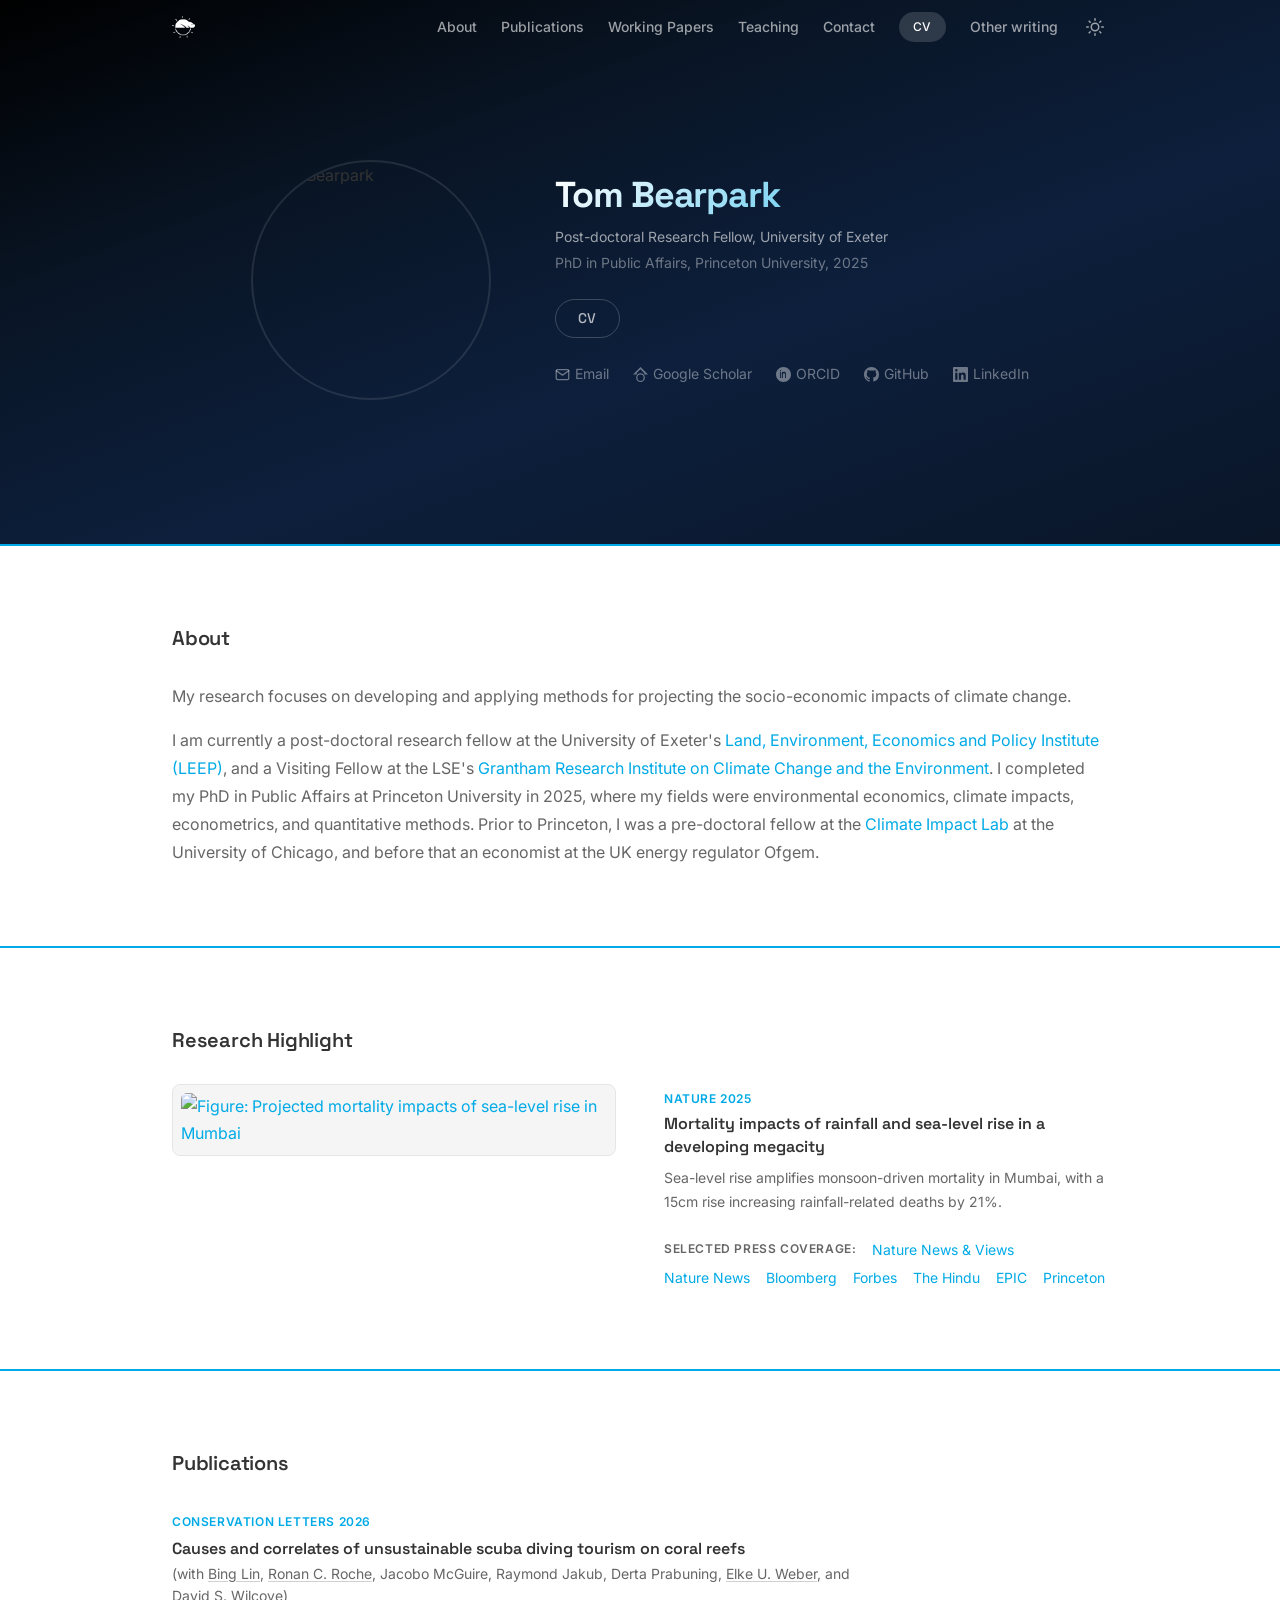
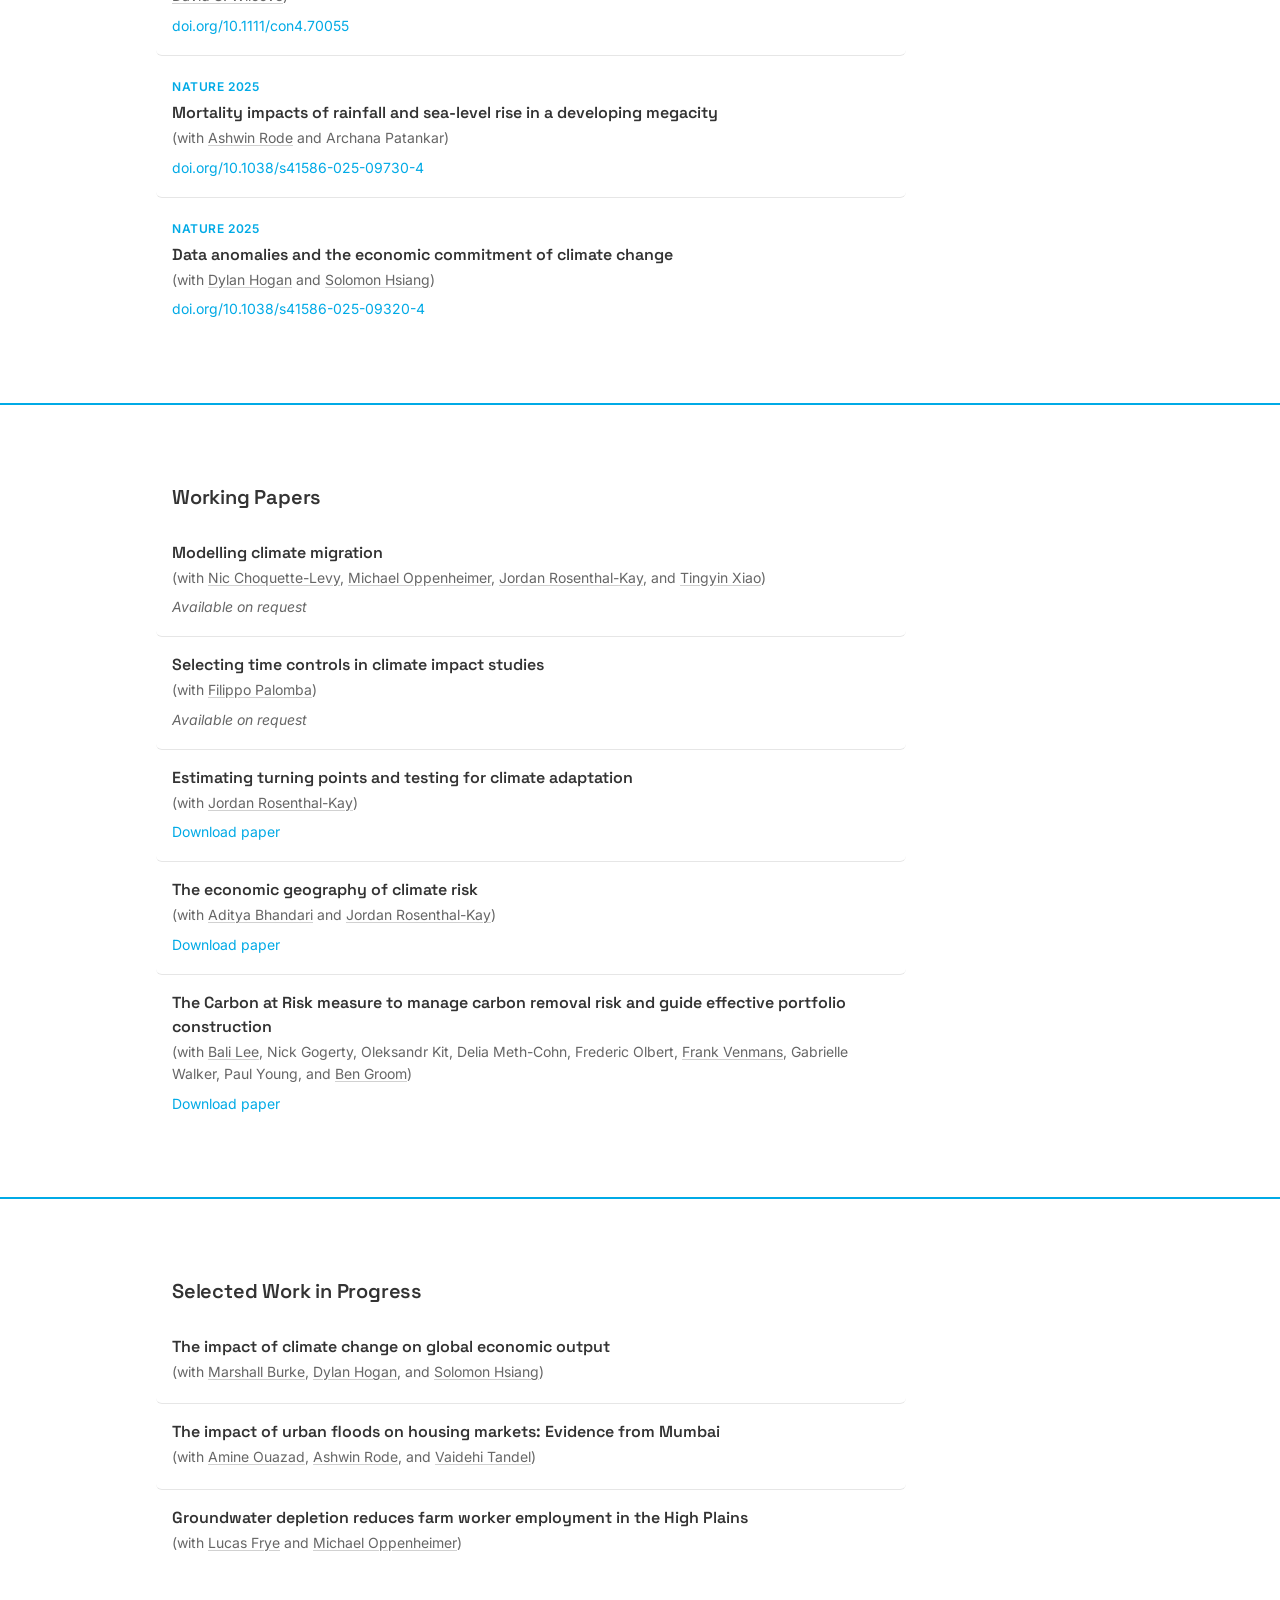
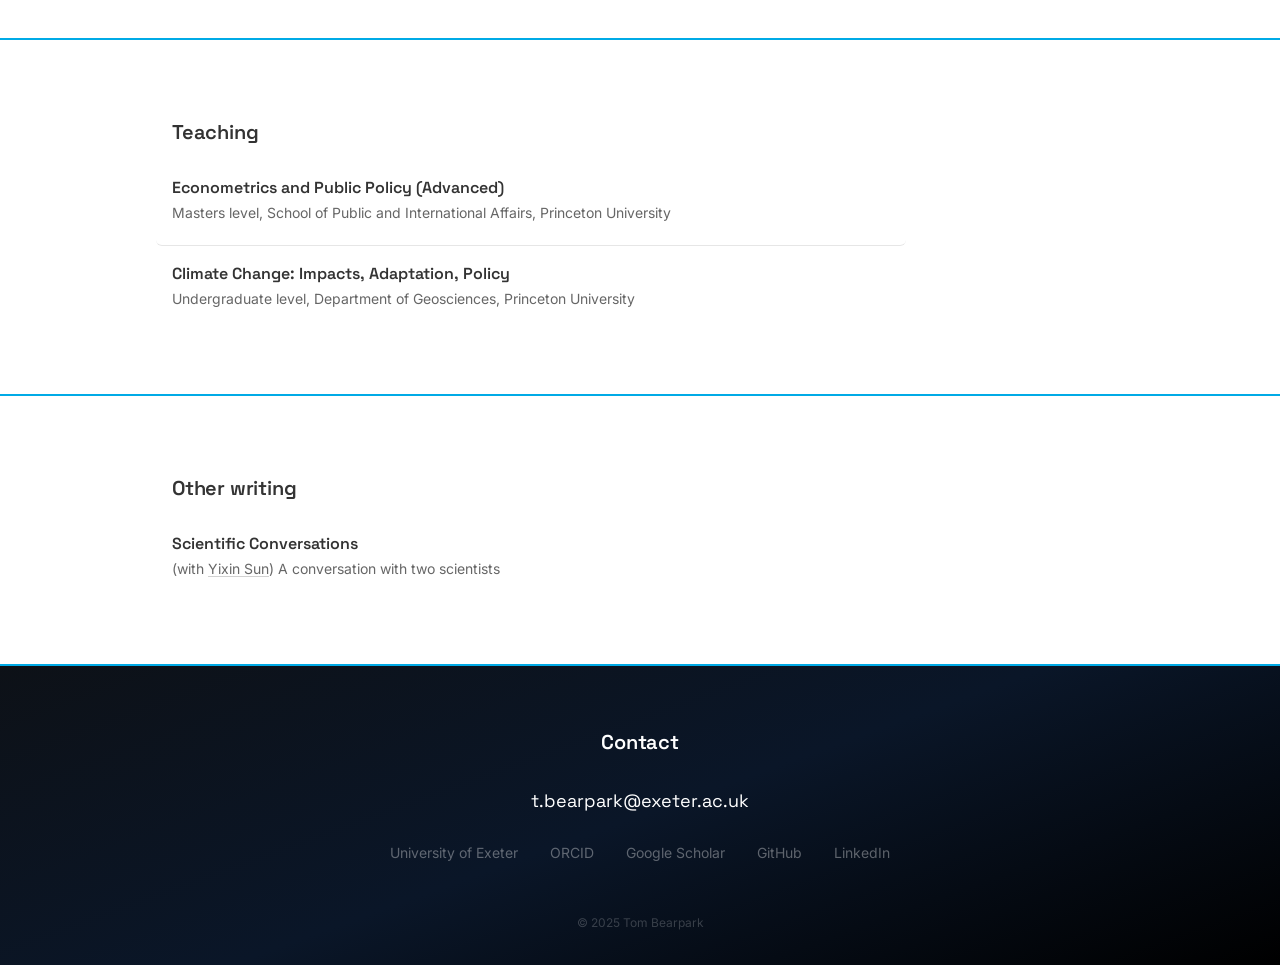
==== commit 1b33eef0: "cv" ====
--- a/index.html
+++ b/index.html
@@ -39,7 +39,7 @@
         <a href="#working-papers">Working Papers</a>
         <a href="#teaching">Teaching</a>
         <a href="#contact">Contact</a>
-        <a href="assets/cv.pdf" target="_blank" class="nav-cv">CV</a>
+        <a href="assets/cv/cv.pdf" target="_blank" class="nav-cv">CV</a>
         <a href="#essays">Other writing</a>
         <button class="theme-toggle" id="theme-toggle" aria-label="Toggle dark mode">
           <svg class="icon-sun" xmlns="http://www.w3.org/2000/svg" width="18" height="18" viewBox="0 0 24 24" fill="none" stroke="currentColor" stroke-width="2" stroke-linecap="round" stroke-linejoin="round"><circle cx="12" cy="12" r="5"/><line x1="12" y1="1" x2="12" y2="3"/><line x1="12" y1="21" x2="12" y2="23"/><line x1="4.22" y1="4.22" x2="5.64" y2="5.64"/><line x1="18.36" y1="18.36" x2="19.78" y2="19.78"/><line x1="1" y1="12" x2="3" y2="12"/><line x1="21" y1="12" x2="23" y2="12"/><line x1="4.22" y1="19.78" x2="5.64" y2="18.36"/><line x1="18.36" y1="5.64" x2="19.78" y2="4.22"/></svg>
@@ -59,7 +59,7 @@
         <h1 class="hero-name">Tom Bearpark</h1>
         <p class="hero-affiliation">Post-doctoral Research Fellow, University of Exeter</p>
         <p class="hero-affiliation-sub">PhD in Public Affairs, Princeton University, 2025</p>
-        <a href="assets/cv.pdf" target="_blank" class="hero-cv-btn">CV</a>
+        <a href="assets/cv/cv.pdf" target="_blank" class="hero-cv-btn">CV</a>
         <div class="hero-links">
           <a href="mailto:t.bearpark@exeter.ac.uk" class="social-link">
             <svg xmlns="http://www.w3.org/2000/svg" width="15" height="15" viewBox="0 0 24 24" fill="none" stroke="currentColor" stroke-width="2" stroke-linecap="round" stroke-linejoin="round"><path d="M4 4h16c1.1 0 2 .9 2 2v12c0 1.1-.9 2-2 2H4c-1.1 0-2-.9-2-2V6c0-1.1.9-2 2-2z"/><polyline points="22,6 12,13 2,6"/></svg>
@@ -139,6 +139,12 @@
       <h2 class="section-title">Publications</h2>
       <div class="pub-list">
         <article class="pub-item">
+          <span class="pub-badge">Conservation Letters 2026</span>
+          <h3 class="pub-title">Causes and correlates of unsustainable scuba diving tourism on coral reefs</h3>
+          <p class="pub-authors">(with <a href="https://eeb.princeton.edu/people/bing-lin" target="_blank" rel="noopener">Bing Lin</a>, <a href="https://www.bangor.ac.uk/oceansciences/staff/ronan-roche" target="_blank" rel="noopener">Ronan C. Roche</a>, Jacobo McGuire, Raymond Jakub, Derta Prabuning, <a href="https://elke-u-weber.com/" target="_blank" rel="noopener">Elke U. Weber</a>, and <a href="https://eeb.princeton.edu/people/david-wilcove" target="_blank" rel="noopener">David S. Wilcove</a>)</p>
+          <a href="https://doi.org/10.1111/con4.70055" target="_blank" rel="noopener" class="pub-link">doi.org/10.1111/con4.70055</a>
+        </article>
+        <article class="pub-item">
           <span class="pub-badge">Nature 2025</span>
           <h3 class="pub-title">Mortality impacts of rainfall and sea-level rise in a developing megacity</h3>
           <p class="pub-authors">(with <a href="https://sites.google.com/site/ashwinrode/home" target="_blank" rel="noopener">Ashwin Rode</a> and Archana Patankar)</p>
@@ -149,12 +155,6 @@
           <h3 class="pub-title">Data anomalies and the economic commitment of climate change</h3>
           <p class="pub-authors">(with <a href="http://dylanhogan.com/" target="_blank" rel="noopener">Dylan Hogan</a> and <a href="https://www.solomonhsiang.com/" target="_blank" rel="noopener">Solomon Hsiang</a>)</p>
           <a href="https://doi.org/10.1038/s41586-025-09320-4" target="_blank" rel="noopener" class="pub-link">doi.org/10.1038/s41586-025-09320-4</a>
-        </article>
-        <article class="pub-item">
-          <span class="pub-badge">Conservation Letters 2026</span>
-          <h3 class="pub-title">Causes and correlates of unsustainable scuba diving tourism on coral reefs</h3>
-          <p class="pub-authors">(with <a href="https://eeb.princeton.edu/people/bing-lin" target="_blank" rel="noopener">Bing Lin</a>, <a href="https://www.bangor.ac.uk/oceansciences/staff/ronan-roche" target="_blank" rel="noopener">Ronan C. Roche</a>, Jacobo McGuire, Raymond Jakub, Derta Prabuning, <a href="https://elke-u-weber.com/" target="_blank" rel="noopener">Elke U. Weber</a>, and <a href="https://eeb.princeton.edu/people/david-wilcove" target="_blank" rel="noopener">David S. Wilcove</a>)</p>
-          <a href="https://doi.org/10.1111/con4.70055" target="_blank" rel="noopener" class="pub-link">doi.org/10.1111/con4.70055</a>
         </article>
       </div>
     </div>
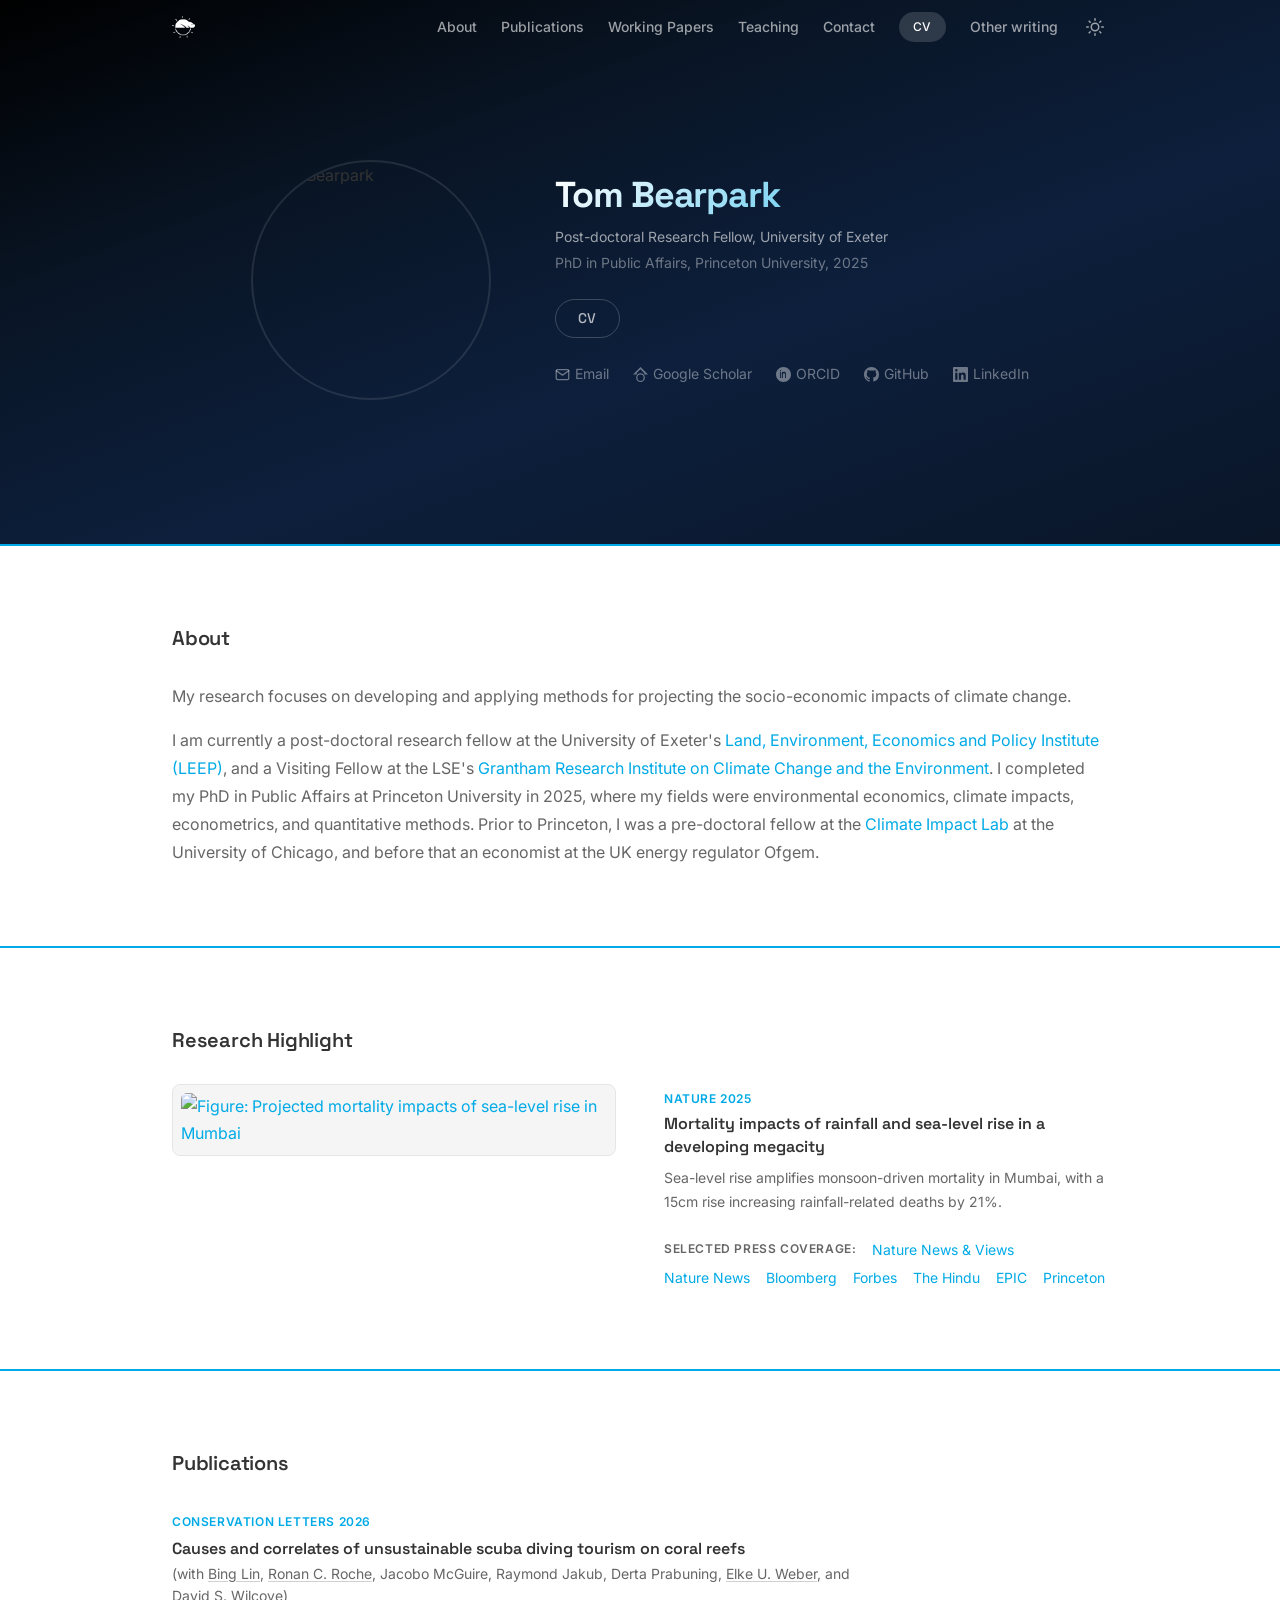
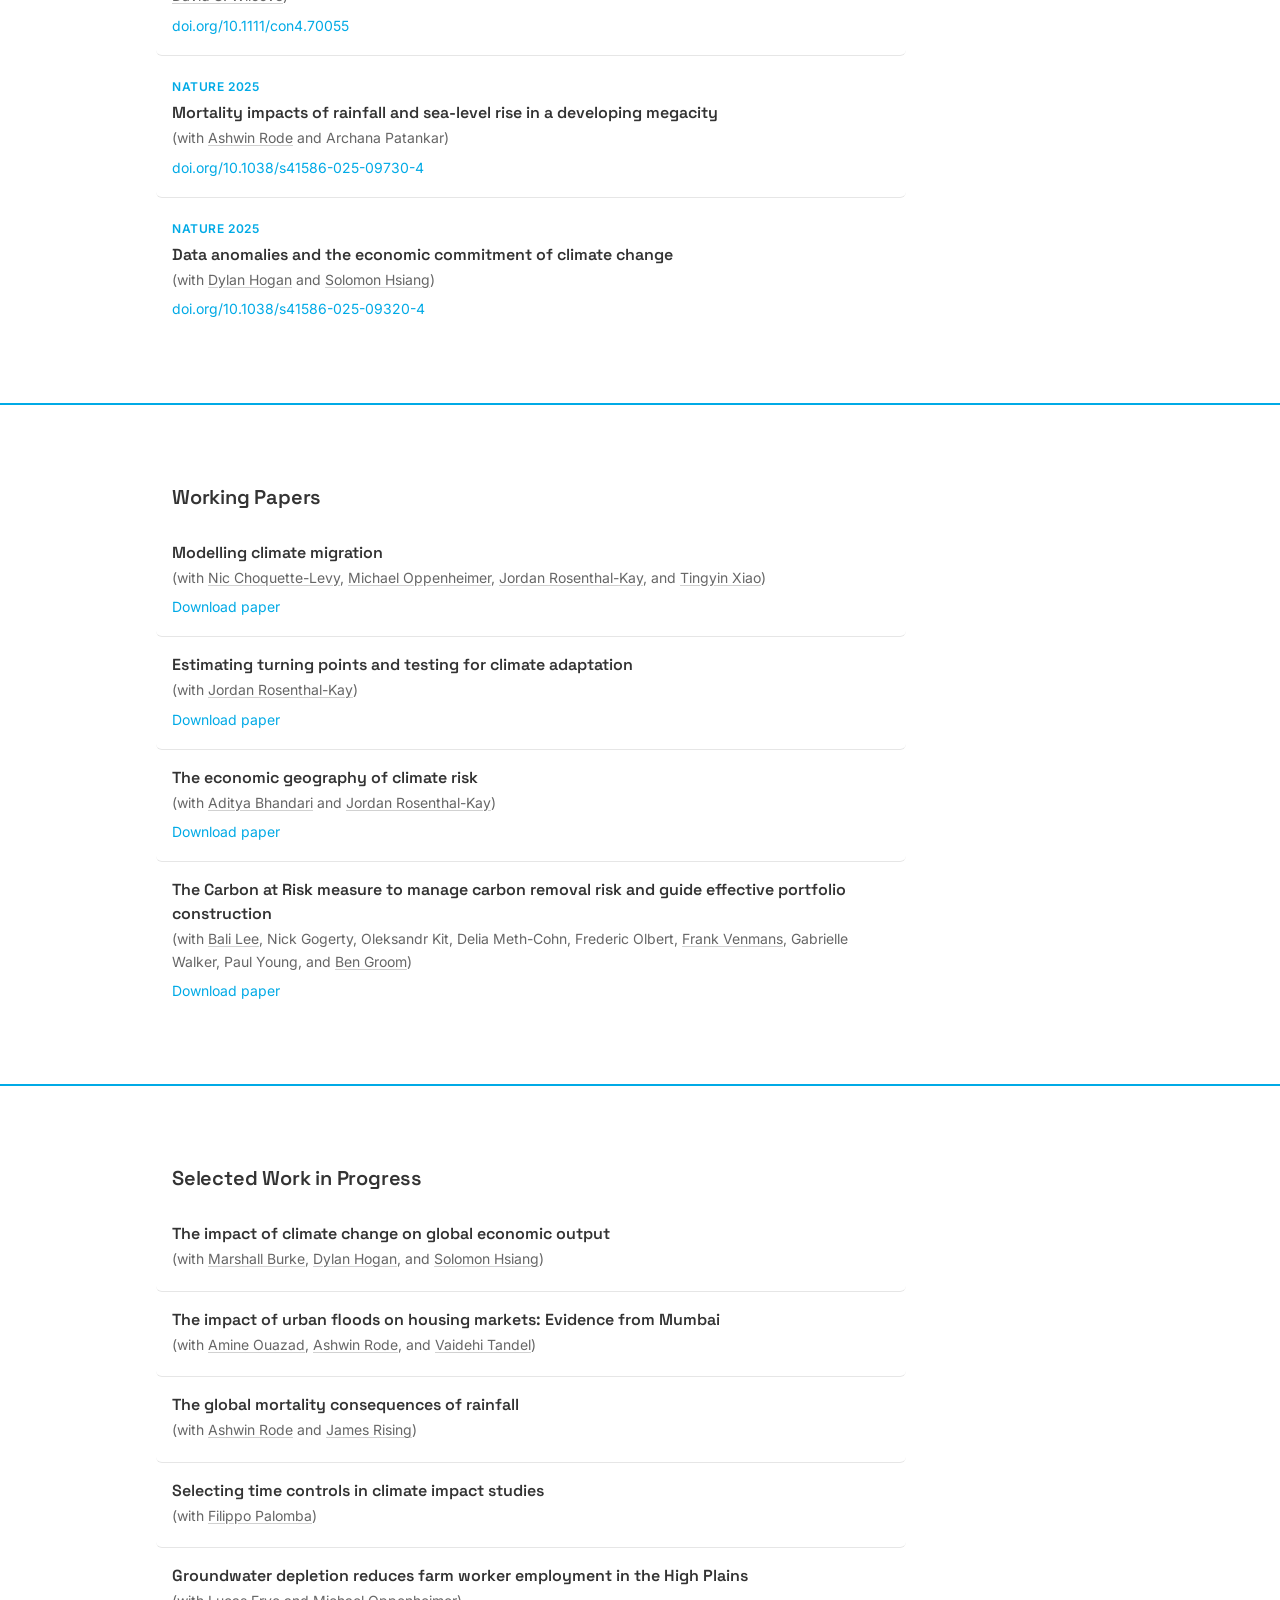
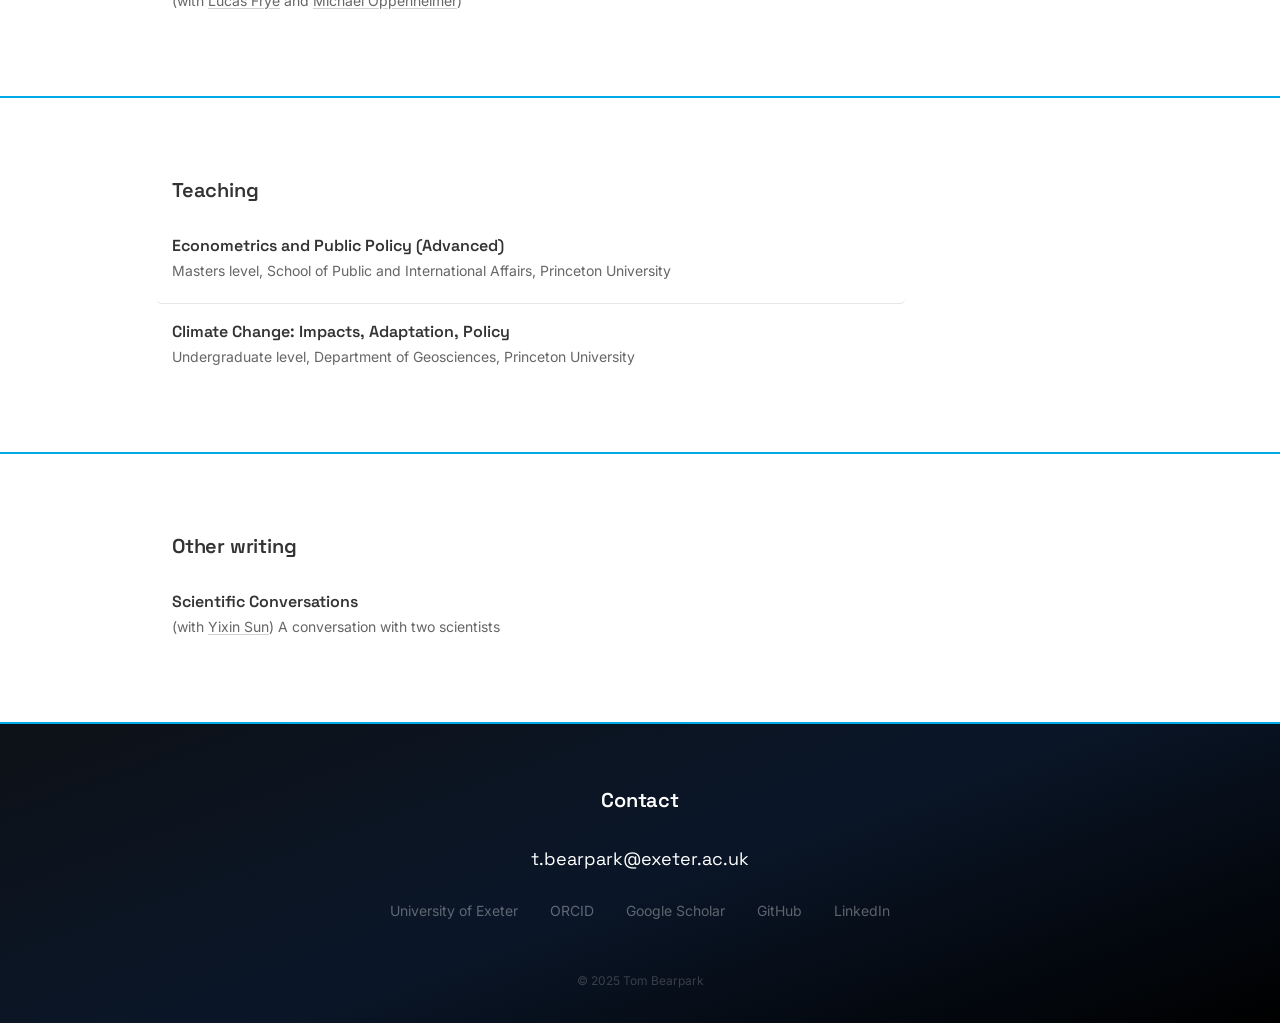
==== commit a7f878a9: "wp" ====
--- a/index.html
+++ b/index.html
@@ -168,12 +168,7 @@
         <article class="pub-item">
           <h3 class="pub-title">Modelling climate migration</h3>
           <p class="pub-authors">(with <a href="https://nchoquettelevy.github.io/" target="_blank" rel="noopener">Nic Choquette-Levy</a>, <a href="https://oppenheimer.scholar.princeton.edu/" target="_blank" rel="noopener">Michael Oppenheimer</a>, <a href="https://jrosenthalkay.github.io/" target="_blank" rel="noopener">Jordan Rosenthal-Kay</a>, and <a href="https://txiao.scholar.princeton.edu/" target="_blank" rel="noopener">Tingyin Xiao</a>)</p>
-          <span class="pub-link pub-link--muted">Available on request</span>
-        </article>
-        <article class="pub-item">
-          <h3 class="pub-title">Selecting time controls in climate impact studies</h3>
-          <p class="pub-authors">(with <a href="https://filippopalomba.github.io/about.html" target="_blank" rel="noopener">Filippo Palomba</a>)</p>
-          <span class="pub-link pub-link--muted">Available on request</span>
+          <a href="assets/2026_06_DRAFT.pdf" target="_blank" rel="noopener" class="pub-link">Download paper</a>
         </article>
         <article class="pub-item">
           <h3 class="pub-title">Estimating turning points and testing for climate adaptation</h3>
@@ -206,6 +201,14 @@
         <article class="pub-item">
           <h3 class="pub-title">The impact of urban floods on housing markets: Evidence from Mumbai</h3>
           <p class="pub-authors">(with <a href="https://www.ouazad.com/" target="_blank" rel="noopener">Amine Ouazad</a>, <a href="https://sites.google.com/site/ashwinrode/home" target="_blank" rel="noopener">Ashwin Rode</a>, and <a href="https://sites.google.com/view/vaidehitandel/home" target="_blank" rel="noopener">Vaidehi Tandel</a>)</p>
+        </article>
+        <article class="pub-item">
+          <h3 class="pub-title">The global mortality consequences of rainfall</h3>
+          <p class="pub-authors">(with <a href="https://sites.google.com/site/ashwinrode/home" target="_blank" rel="noopener">Ashwin Rode</a> and <a href="https://www.udel.edu/academics/colleges/ceoe/departments/smsp/faculty/james-rising/" target="_blank" rel="noopener">James Rising</a>)</p>
+        </article>
+        <article class="pub-item">
+          <h3 class="pub-title">Selecting time controls in climate impact studies</h3>
+          <p class="pub-authors">(with <a href="https://filippopalomba.github.io/about.html" target="_blank" rel="noopener">Filippo Palomba</a>)</p>
         </article>
         <article class="pub-item">
           <h3 class="pub-title">Groundwater depletion reduces farm worker employment in the High Plains</h3>
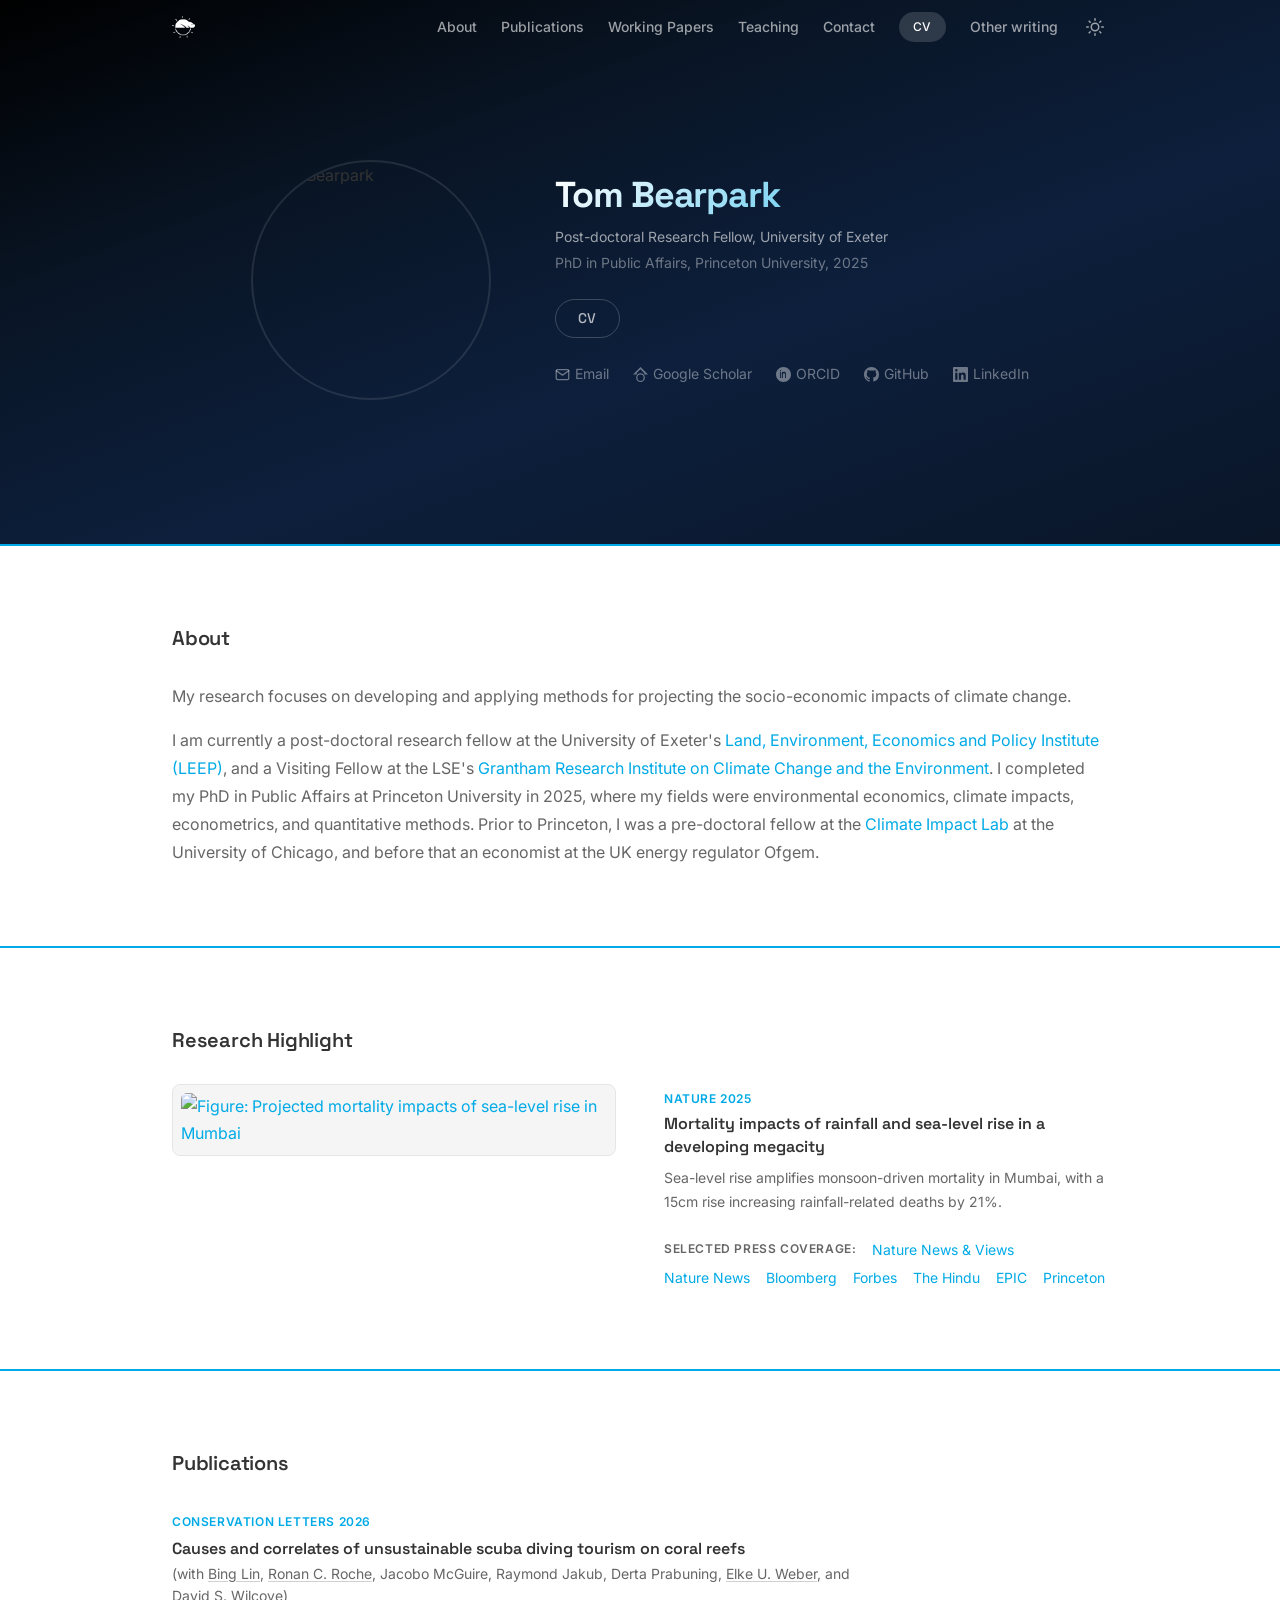
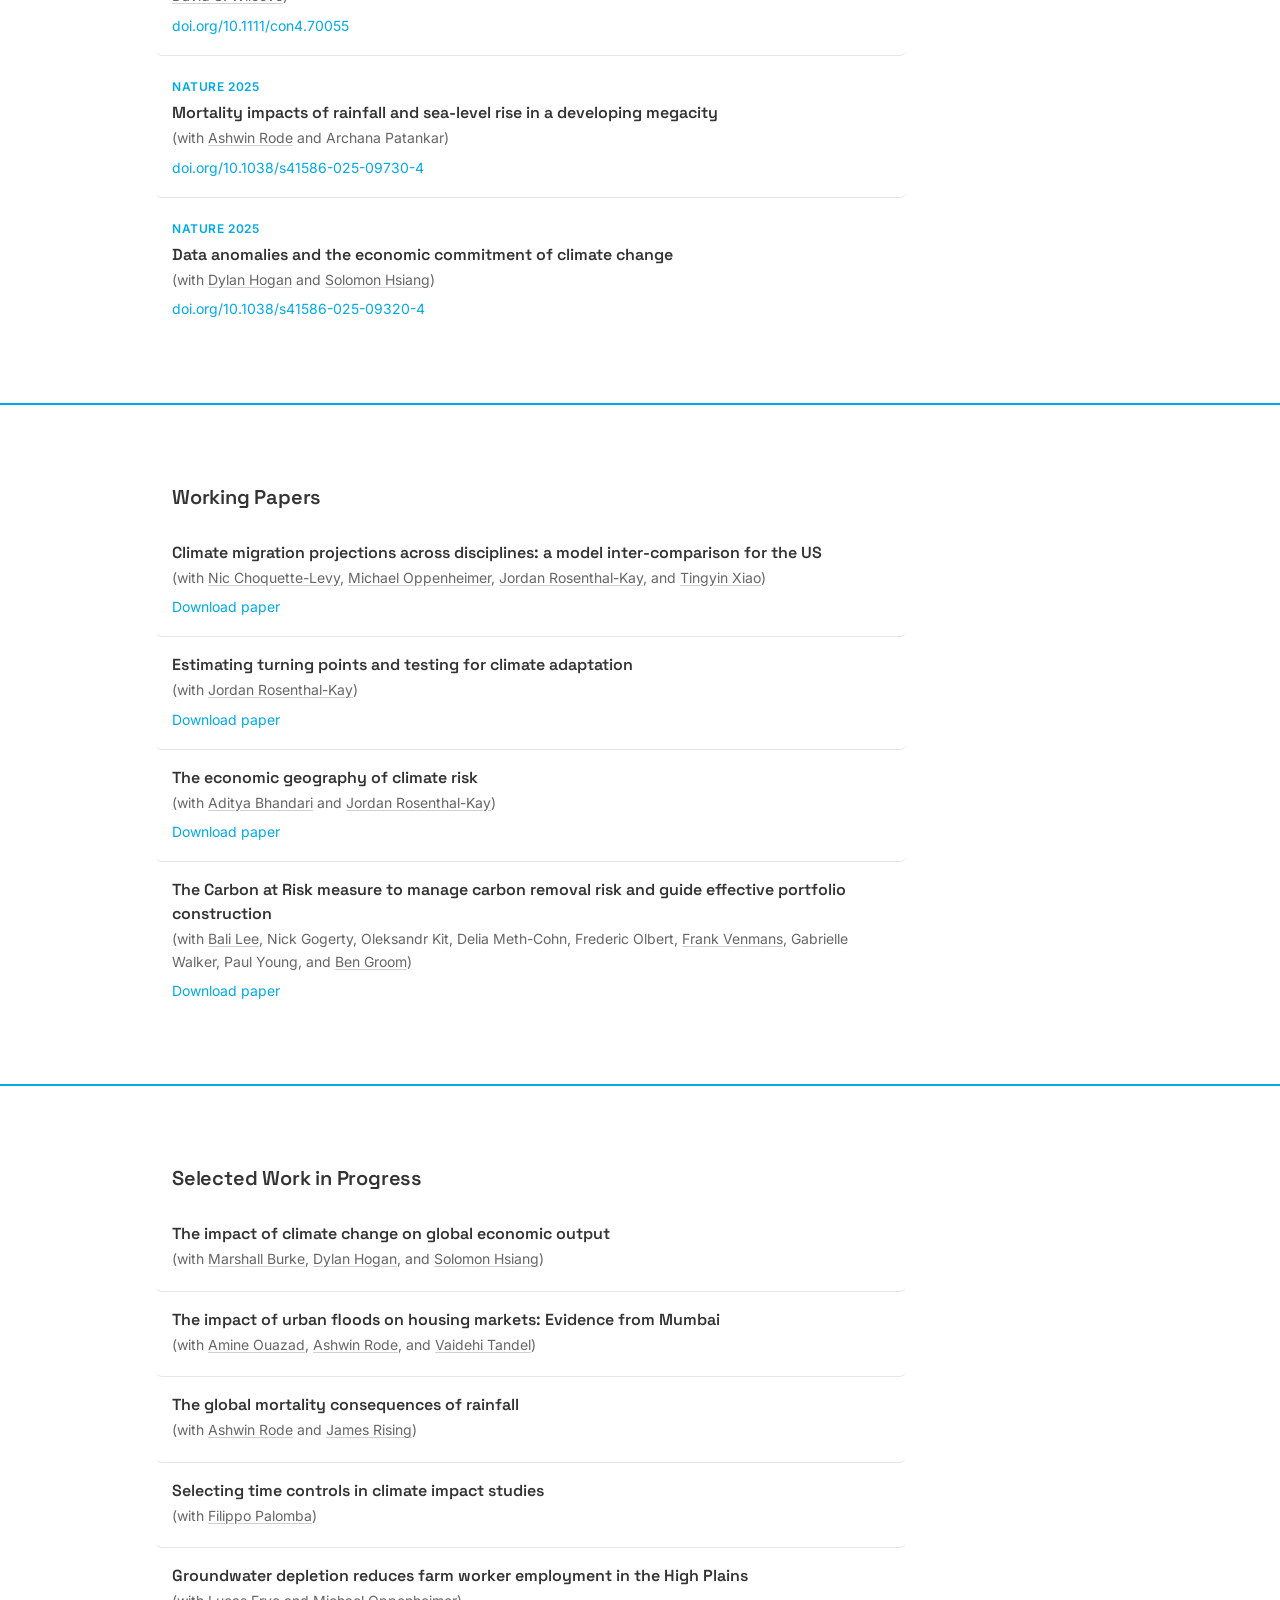
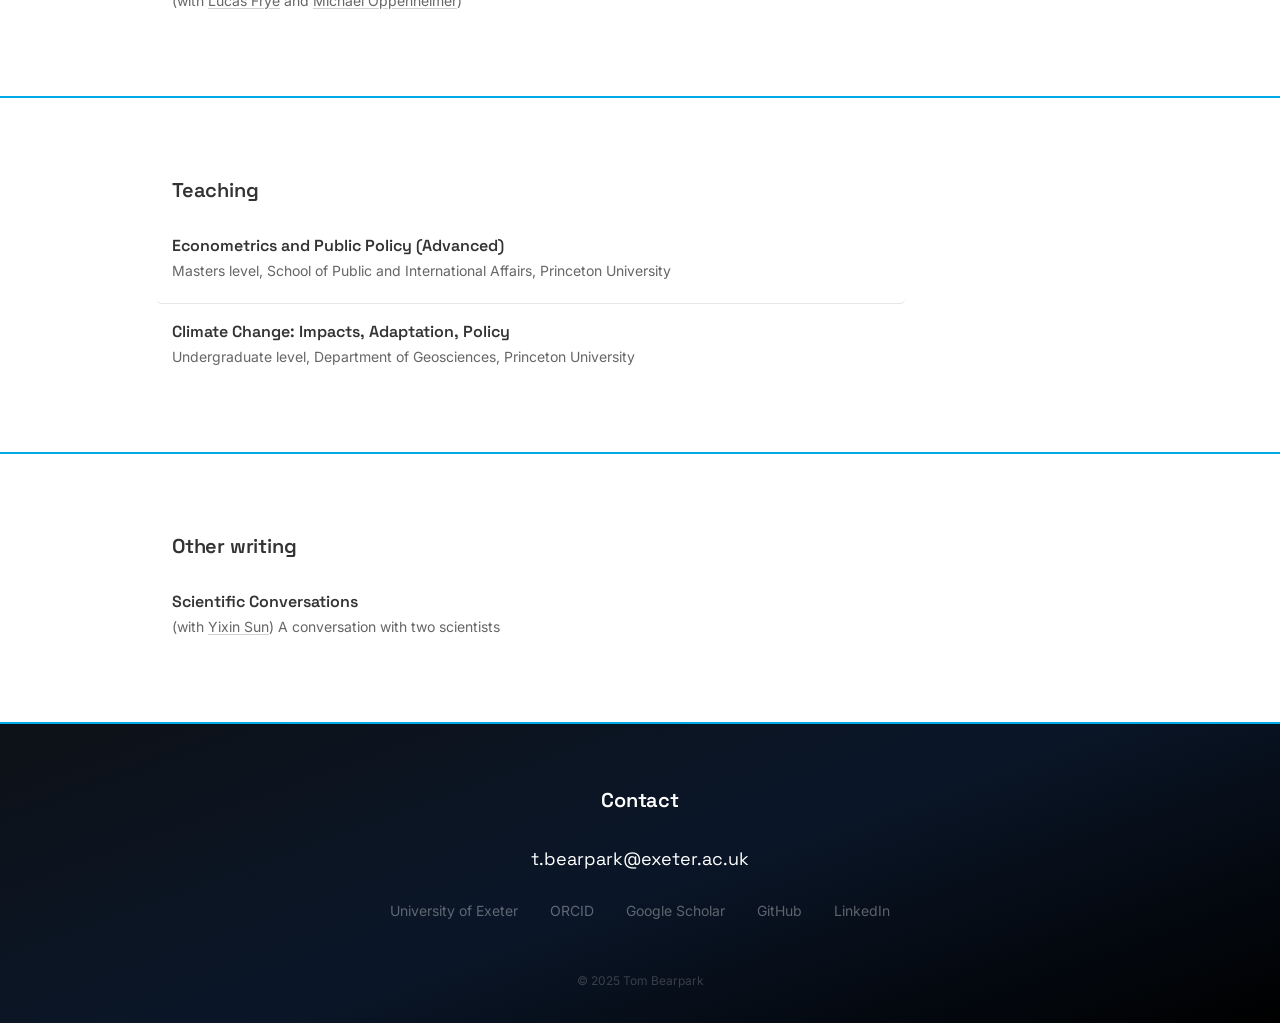
==== commit deef8982: "migicp" ====
--- a/index.html
+++ b/index.html
@@ -166,9 +166,9 @@
       <h2 class="section-title">Working Papers</h2>
       <div class="pub-list">
         <article class="pub-item">
-          <h3 class="pub-title">Modelling climate migration</h3>
+          <h3 class="pub-title">Climate migration projections across disciplines: a model inter-comparison for the US</h3>
           <p class="pub-authors">(with <a href="https://nchoquettelevy.github.io/" target="_blank" rel="noopener">Nic Choquette-Levy</a>, <a href="https://oppenheimer.scholar.princeton.edu/" target="_blank" rel="noopener">Michael Oppenheimer</a>, <a href="https://jrosenthalkay.github.io/" target="_blank" rel="noopener">Jordan Rosenthal-Kay</a>, and <a href="https://txiao.scholar.princeton.edu/" target="_blank" rel="noopener">Tingyin Xiao</a>)</p>
-          <a href="assets/2026_06_DRAFT.pdf" target="_blank" rel="noopener" class="pub-link">Download paper</a>
+          <a href="assets/2026_MIGICP.pdf" target="_blank" rel="noopener" class="pub-link">Download paper</a>
         </article>
         <article class="pub-item">
           <h3 class="pub-title">Estimating turning points and testing for climate adaptation</h3>
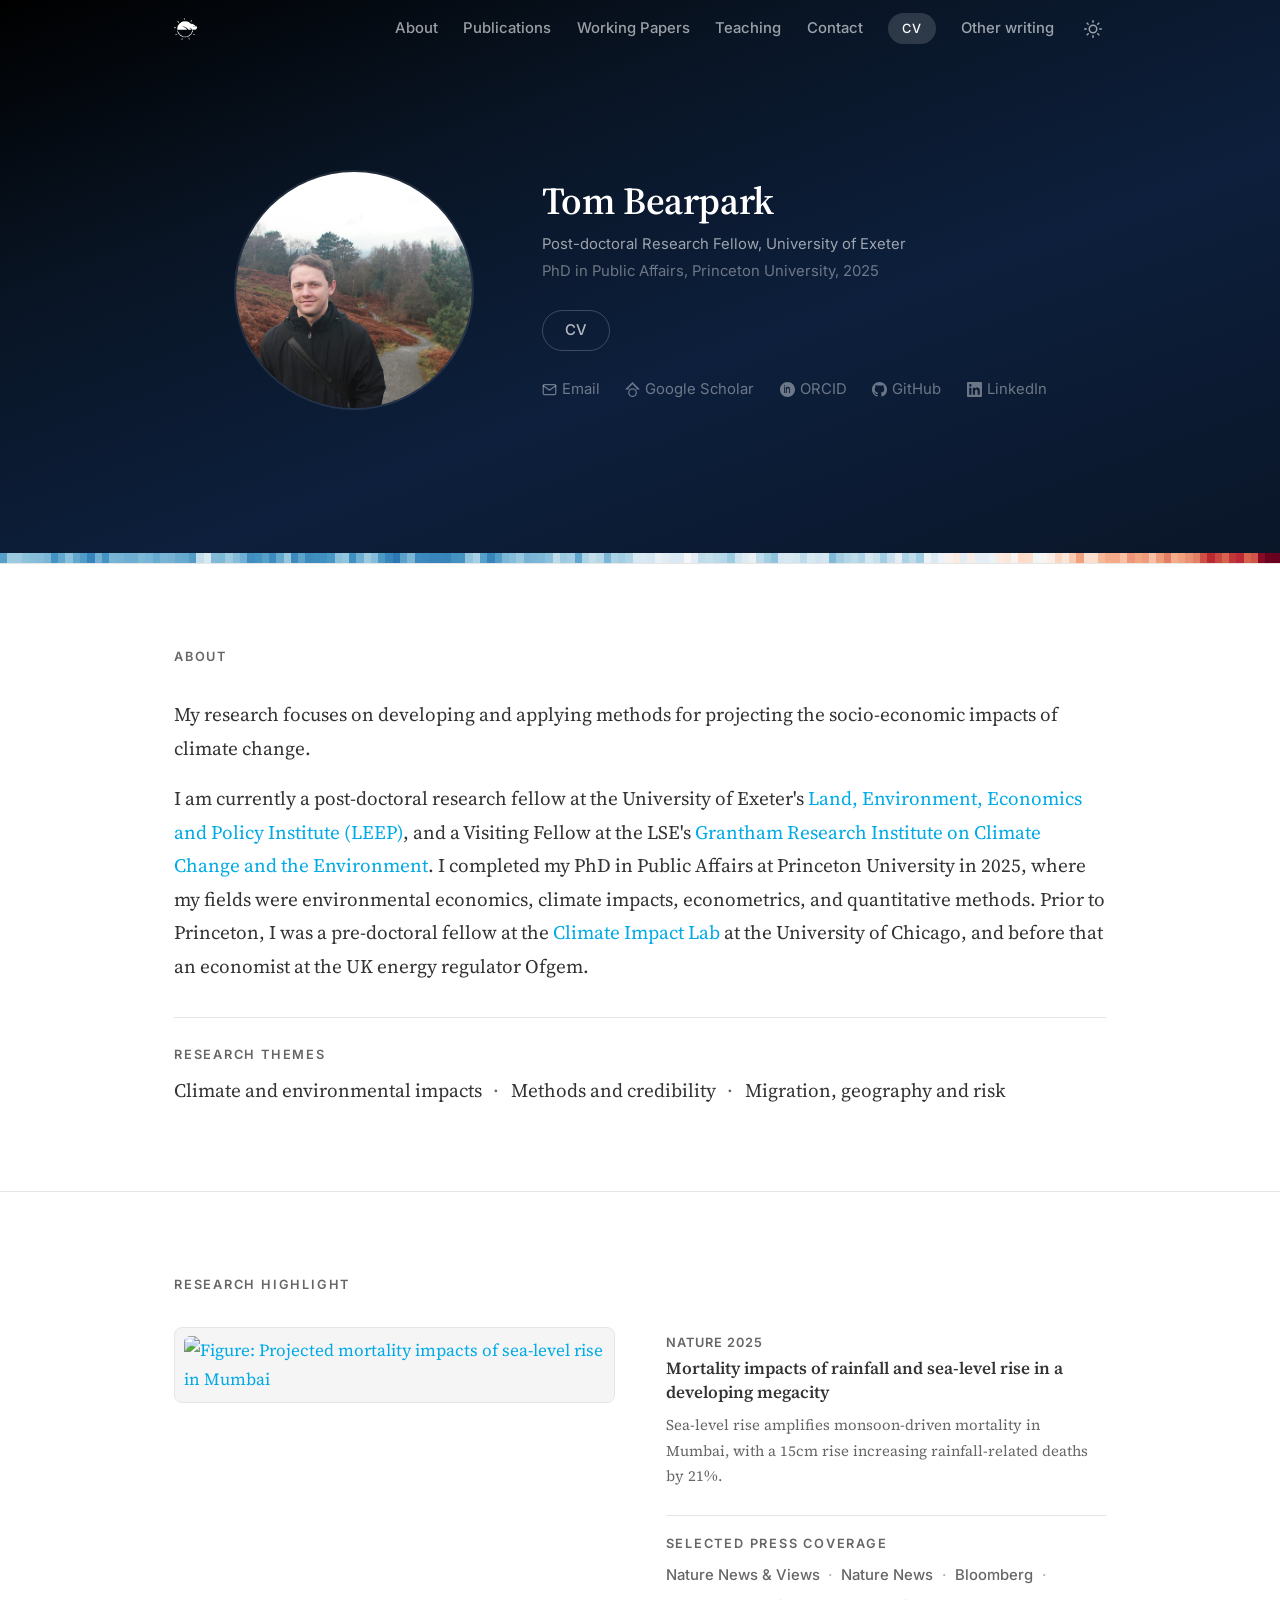
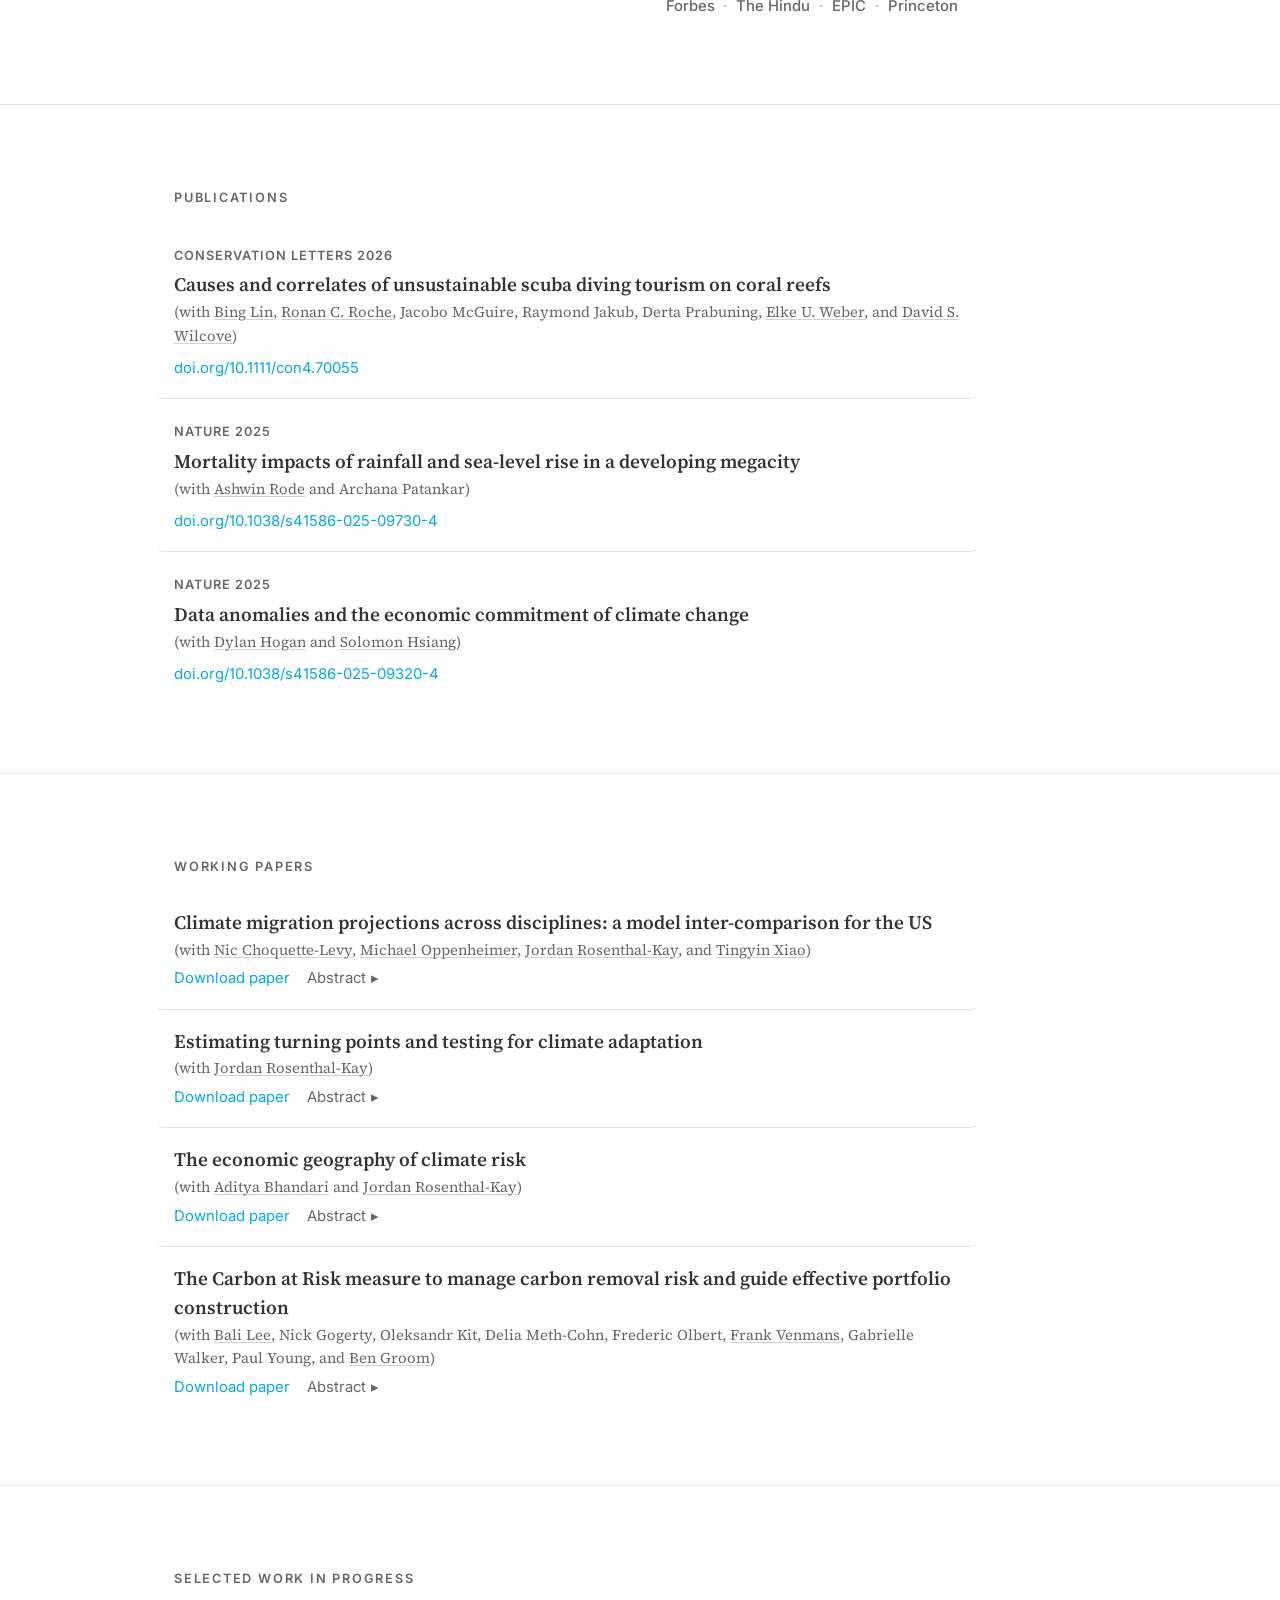
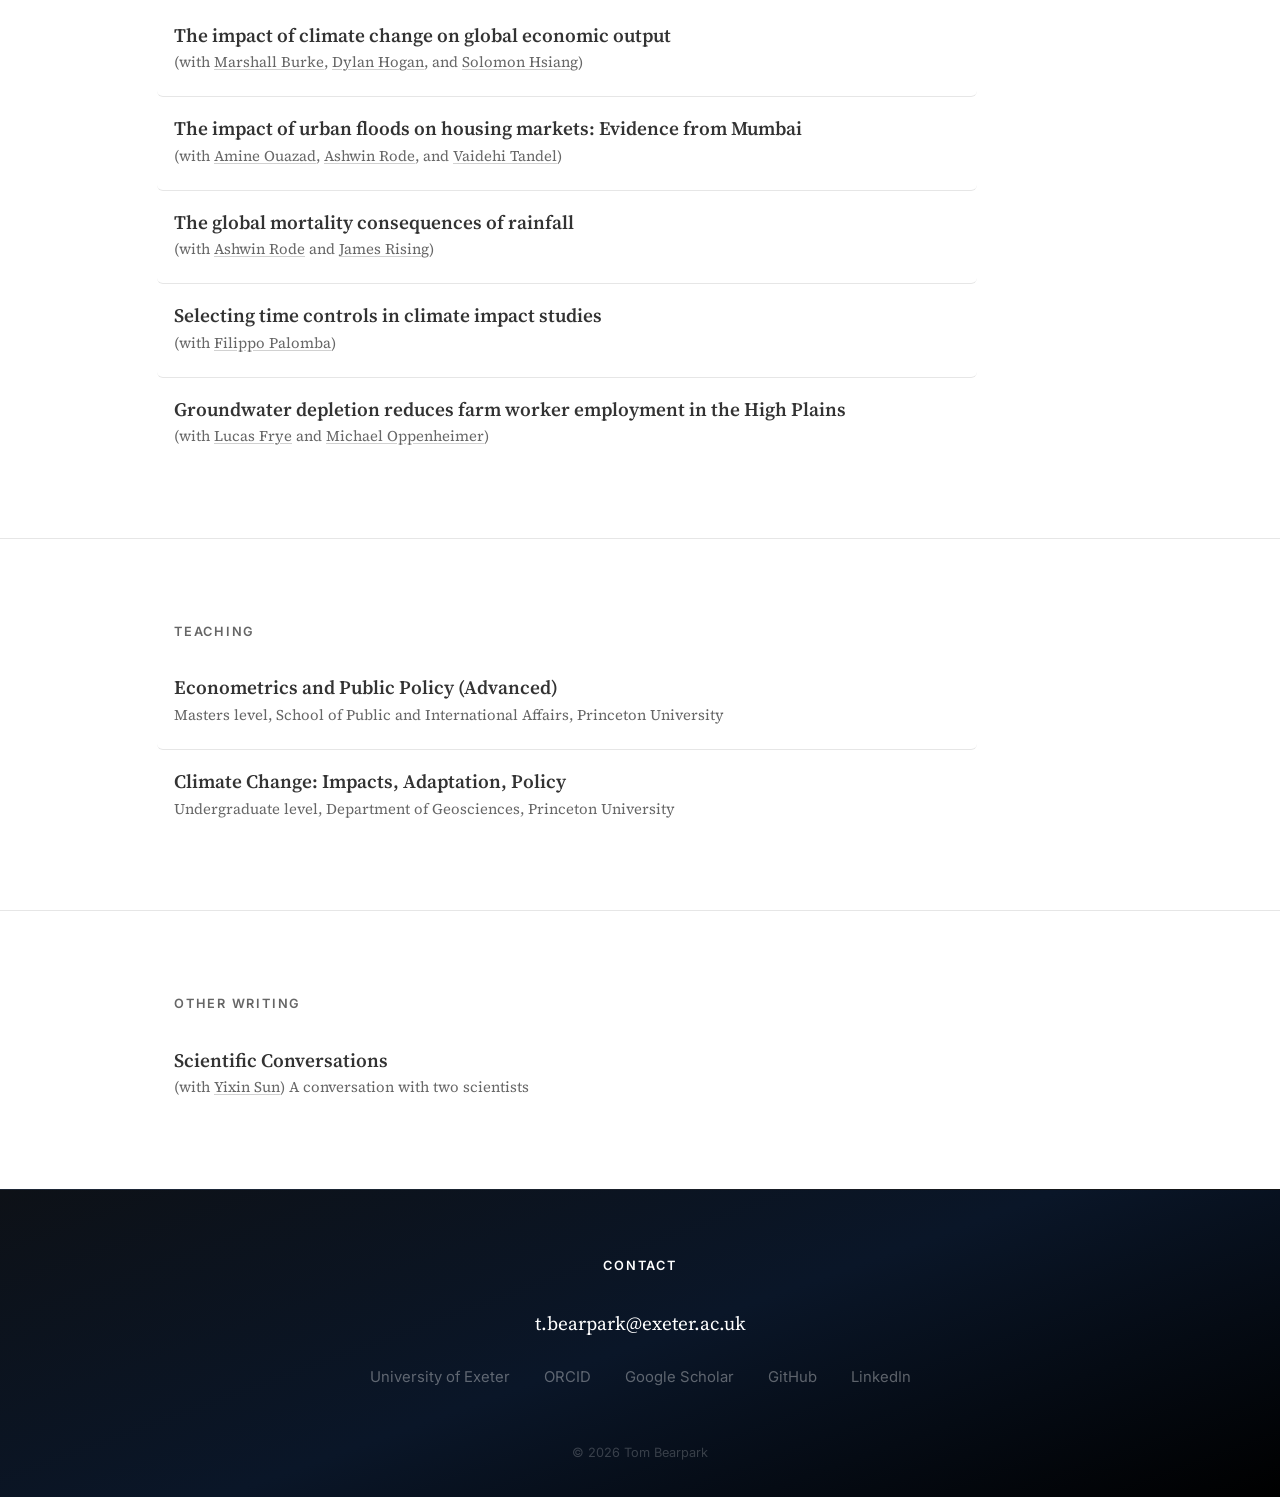
==== commit 95d07942: "clean up" ====
--- a/index.html
+++ b/index.html
@@ -24,8 +24,8 @@
   <meta name="twitter:image" content="https://tombearpark.com/assets/Sunbear (Large Black).png">
 
   <!-- Styles -->
-  <link rel="stylesheet" href="css/variables.css">
-  <link rel="stylesheet" href="css/style.css">
+  <link rel="stylesheet" href="css/variables.css?v=7">
+  <link rel="stylesheet" href="css/style.css?v=7">
 </head>
 <body>
 
@@ -53,7 +53,7 @@
   <section class="hero" id="hero">
     <div class="hero-content hero-content--split">
       <div class="hero-photo">
-        <img src="assets/IMG_2904.JPG" alt="Tom Bearpark" class="hero-headshot">
+        <img src="assets/headshot.jpg" alt="Tom Bearpark" class="hero-headshot">
       </div>
       <div class="hero-text">
         <h1 class="hero-name">Tom Bearpark</h1>
@@ -100,6 +100,14 @@
           and a Visiting Fellow at the LSE's <a href="https://www.lse.ac.uk/granthaminstitute/profile/tom-bearpark/" target="_blank" rel="noopener">Grantham Research Institute on Climate Change and the Environment</a>.
           I completed my PhD in Public Affairs at Princeton University in 2025, where my fields were environmental economics, climate impacts, econometrics, and quantitative methods. Prior to Princeton, I was a pre-doctoral fellow at the <a href="https://impactlab.org/" target="_blank" rel="noopener">Climate Impact Lab</a> at the University of Chicago, and before that an economist at the UK energy regulator Ofgem.
         </p>
+      </div>
+      <div class="themes">
+        <span class="themes-label">Research themes</span>
+        <ul class="themes-list">
+          <li>Climate and environmental impacts</li>
+          <li>Methods and credibility</li>
+          <li>Migration, geography and risk</li>
+        </ul>
       </div>
     </div>
   </section>
@@ -119,14 +127,16 @@
           <h3><a href="https://doi.org/10.1038/s41586-025-09730-4" target="_blank" rel="noopener">Mortality impacts of rainfall and sea-level rise in a developing megacity</a></h3>
           <p>Sea-level rise amplifies monsoon-driven mortality in Mumbai, with a 15cm rise increasing rainfall-related deaths by 21%.</p>
           <div class="highlight-press">
-            <span class="highlight-press-label">Selected Press Coverage:</span>
-            <a href="https://www.nature.com/articles/d41586-025-03453-2" target="_blank" rel="noopener">Nature News &amp; Views</a>
-            <a href="https://www.nature.com/articles/d41586-025-03669-2" target="_blank" rel="noopener">Nature News</a>
-            <a href="https://www.bloomberg.com/news/articles/2025-11-12/extreme-rains-kill-2-700-in-mumbai-every-year-and-cost-1-2-billion-study-says" target="_blank" rel="noopener">Bloomberg</a>
-            <a href="https://www.forbes.com/sites/anuradhavaranasi/2025/11/18/in-mumbai-more-than-80-of-people-who-die-due-to-extreme-rainfall-live-in-slums/" target="_blank" rel="noopener">Forbes</a>
-            <a href="https://www.thehindu.com/news/national/excess-rains-in-mumbai-linked-to-8-deaths-in-monsoon-months/article70271335.ece" target="_blank" rel="noopener">The Hindu</a>
-            <a href="https://epic.uchicago.edu/insights/rain-tide-and-lives-the-hidden-mortality-cost-of-mumbais-monsoon/" target="_blank" rel="noopener">EPIC</a>
-            <a href="https://gradschool.princeton.edu/news/2025/climate-change-rising-sea-levels-worsen-urban-health-risks-mumbai-study-co-authored" target="_blank" rel="noopener">Princeton</a>
+            <span class="highlight-press-label">Selected press coverage</span>
+            <div class="press-outlets">
+              <a href="https://www.nature.com/articles/d41586-025-03453-2" target="_blank" rel="noopener">Nature News &amp; Views</a>
+              <a href="https://www.nature.com/articles/d41586-025-03669-2" target="_blank" rel="noopener">Nature News</a>
+              <a href="https://www.bloomberg.com/news/articles/2025-11-12/extreme-rains-kill-2-700-in-mumbai-every-year-and-cost-1-2-billion-study-says" target="_blank" rel="noopener">Bloomberg</a>
+              <a href="https://www.forbes.com/sites/anuradhavaranasi/2025/11/18/in-mumbai-more-than-80-of-people-who-die-due-to-extreme-rainfall-live-in-slums/" target="_blank" rel="noopener">Forbes</a>
+              <a href="https://www.thehindu.com/news/national/excess-rains-in-mumbai-linked-to-8-deaths-in-monsoon-months/article70271335.ece" target="_blank" rel="noopener">The Hindu</a>
+              <a href="https://epic.uchicago.edu/insights/rain-tide-and-lives-the-hidden-mortality-cost-of-mumbais-monsoon/" target="_blank" rel="noopener">EPIC</a>
+              <a href="https://gradschool.princeton.edu/news/2025/climate-change-rising-sea-levels-worsen-urban-health-risks-mumbai-study-co-authored" target="_blank" rel="noopener">Princeton</a>
+            </div>
           </div>
         </div>
       </div>
@@ -138,19 +148,19 @@
     <div class="container">
       <h2 class="section-title">Publications</h2>
       <div class="pub-list">
-        <article class="pub-item">
+        <article class="pub-item" id="paper-coral-reefs">
           <span class="pub-badge">Conservation Letters 2026</span>
           <h3 class="pub-title">Causes and correlates of unsustainable scuba diving tourism on coral reefs</h3>
           <p class="pub-authors">(with <a href="https://eeb.princeton.edu/people/bing-lin" target="_blank" rel="noopener">Bing Lin</a>, <a href="https://www.bangor.ac.uk/oceansciences/staff/ronan-roche" target="_blank" rel="noopener">Ronan C. Roche</a>, Jacobo McGuire, Raymond Jakub, Derta Prabuning, <a href="https://elke-u-weber.com/" target="_blank" rel="noopener">Elke U. Weber</a>, and <a href="https://eeb.princeton.edu/people/david-wilcove" target="_blank" rel="noopener">David S. Wilcove</a>)</p>
           <a href="https://doi.org/10.1111/con4.70055" target="_blank" rel="noopener" class="pub-link">doi.org/10.1111/con4.70055</a>
         </article>
-        <article class="pub-item">
+        <article class="pub-item" id="paper-mumbai-mortality">
           <span class="pub-badge">Nature 2025</span>
           <h3 class="pub-title">Mortality impacts of rainfall and sea-level rise in a developing megacity</h3>
           <p class="pub-authors">(with <a href="https://sites.google.com/site/ashwinrode/home" target="_blank" rel="noopener">Ashwin Rode</a> and Archana Patankar)</p>
           <a href="https://doi.org/10.1038/s41586-025-09730-4" target="_blank" rel="noopener" class="pub-link">doi.org/10.1038/s41586-025-09730-4</a>
         </article>
-        <article class="pub-item">
+        <article class="pub-item" id="paper-data-anomalies">
           <span class="pub-badge">Nature 2025</span>
           <h3 class="pub-title">Data anomalies and the economic commitment of climate change</h3>
           <p class="pub-authors">(with <a href="http://dylanhogan.com/" target="_blank" rel="noopener">Dylan Hogan</a> and <a href="https://www.solomonhsiang.com/" target="_blank" rel="noopener">Solomon Hsiang</a>)</p>
@@ -165,25 +175,41 @@
     <div class="container">
       <h2 class="section-title">Working Papers</h2>
       <div class="pub-list">
-        <article class="pub-item">
+        <article class="pub-item" id="paper-migration">
           <h3 class="pub-title">Climate migration projections across disciplines: a model inter-comparison for the US</h3>
           <p class="pub-authors">(with <a href="https://nchoquettelevy.github.io/" target="_blank" rel="noopener">Nic Choquette-Levy</a>, <a href="https://oppenheimer.scholar.princeton.edu/" target="_blank" rel="noopener">Michael Oppenheimer</a>, <a href="https://jrosenthalkay.github.io/" target="_blank" rel="noopener">Jordan Rosenthal-Kay</a>, and <a href="https://txiao.scholar.princeton.edu/" target="_blank" rel="noopener">Tingyin Xiao</a>)</p>
-          <a href="assets/2026_MIGICP.pdf" target="_blank" rel="noopener" class="pub-link">Download paper</a>
-        </article>
-        <article class="pub-item">
+          <div class="pub-actions">
+            <a href="assets/2026_MIGICP.pdf" target="_blank" rel="noopener" class="pub-link">Download paper</a>
+            <button type="button" class="abstract-toggle" aria-expanded="false" aria-controls="abs-migration">Abstract</button>
+          </div>
+          <p class="pub-abstract" id="abs-migration" hidden>How will climate change reshape migration patterns? Different disciplines approach this question with models that vary in their assumptions and find divergent results. Here, we present the first systematic intercomparison of four approaches to modelling the climate migration relationship: causal inference, agent-based, gravity, and general equilibrium. We introduce a unified conceptual framework designed to compare their outputs at a common scale, and illustrate the framework by projecting temperature-driven internal migration across U.S. states, estimating over one hundred models per approach. Despite their structural differences, the approaches agree on the pattern and magnitude of warming-driven redistribution. Climate change causes cold regions to gain population and hot regions to lose it by under one percent of the population over a 25-year future horizon (representing less than three percent of the overall projected migration during that period). The disagreement that remains is dominated by researchers’ implementation choices. These contribute as much to variance in results as the choice of approach itself and roughly twice as much as statistical uncertainty, the only source of uncertainty studies conventionally report. More broadly, our framework offers a transparent, reproducible way to identify the characteristics of climate migration that are robust across modelling traditions. Like the intercomparison efforts that transformed climate and crop science, it can be extended to other regions, to hazards beyond heat, and to new modelling frameworks.</p>
+        </article>
+        <article class="pub-item" id="paper-turning-points">
           <h3 class="pub-title">Estimating turning points and testing for climate adaptation</h3>
           <p class="pub-authors">(with <a href="https://jrosenthalkay.github.io/" target="_blank" rel="noopener">Jordan Rosenthal-Kay</a>)</p>
-          <a href="assets/2026_turning_points.pdf" target="_blank" rel="noopener" class="pub-link">Download paper</a>
-        </article>
-        <article class="pub-item">
+          <div class="pub-actions">
+            <a href="assets/2026_turning_points.pdf" target="_blank" rel="noopener" class="pub-link">Download paper</a>
+            <button type="button" class="abstract-toggle" aria-expanded="false" aria-controls="abs-turning-points">Abstract</button>
+          </div>
+          <p class="pub-abstract" id="abs-turning-points" hidden>Estimating the turning points of nonlinear response functions is central to empirical economics and beyond. We show that the standard turning point estimator suffers from the same pathologies as weak-instrument IV: it is a ratio estimator with a fat-tailed sampling distribution and severe median bias. Standard inference can be misleading, and point estimates are drawn toward the regressor mean. We develop robust sign-restricted confidence sets and shrinkage estimators that pool information across units to stabilise inference. In temperature-GDP and temperature-mortality applications, standard confidence intervals understate uncertainty, and patterns interpreted as climate adaptation are spurious and reflect a statistical artifact.</p>
+        </article>
+        <article class="pub-item" id="paper-geography">
           <h3 class="pub-title">The economic geography of climate risk</h3>
           <p class="pub-authors">(with <a href="https://www.aditya-bhandari.com" target="_blank" rel="noopener">Aditya Bhandari</a> and <a href="https://jrosenthalkay.github.io/" target="_blank" rel="noopener">Jordan Rosenthal-Kay</a>)</p>
-          <a href="https://www.dropbox.com/scl/fi/tkq8wntapi4m3h527znep/EGCR.pdf" target="_blank" rel="noopener" class="pub-link">Download paper</a>
-        </article>
-        <article class="pub-item">
+          <div class="pub-actions">
+            <a href="assets/2025_geography_risk.pdf" target="_blank" rel="noopener" class="pub-link">Download paper</a>
+            <button type="button" class="abstract-toggle" aria-expanded="false" aria-controls="abs-geography">Abstract</button>
+          </div>
+          <p class="pub-abstract" id="abs-geography" hidden>Projected temperature changes are variable in both their magnitude and geography. This paper studies how nonlinear damages and general equilibrium forces filter this climate risk across time and space. To do so, we build a tractable dynamic spatial model linking countries through trade and migration, and derive analytical first- and second-order welfare approximations that decompose the mean and variance of welfare changes into damage function, trade, and migration components. Using an ensemble of temperature projections from CMIP-6 and an empirically estimated damage function, we show that climate change-induced welfare risk is large. The standard deviation of country-level projected welfare loss across temperature projections is on average over 8% – compared to an average welfare loss of 13% – and is spatially unequal. Climate risk inequality is half as large as global income inequality. We show that spatial linkages reshape not only the level of climate damages, but also the spatial distribution of climate risk: accounting for trade and migration can reduce the standard deviation of welfare changes by up to 40% in low-income, internationally integrated nations that can diversify their exposure to local shocks.</p>
+        </article>
+        <article class="pub-item" id="paper-carbon-at-risk">
           <h3 class="pub-title">The Carbon at Risk measure to manage carbon removal risk and guide effective portfolio construction</h3>
           <p class="pub-authors">(with <a href="https://www.carbonatrisk.org/bali-lee-1" target="_blank" rel="noopener">Bali Lee</a>, Nick Gogerty, Oleksandr Kit, Delia Meth-Cohn, Frederic Olbert, <a href="https://www.lse.ac.uk/granthaminstitute/profile/frank-venmans/" target="_blank" rel="noopener">Frank Venmans</a>, Gabrielle Walker, Paul Young, and <a href="https://experts.exeter.ac.uk/35112-ben-groom" target="_blank" rel="noopener">Ben Groom</a>)</p>
-          <a href="https://www.researchsquare.com/article/rs-9382336/v1" target="_blank" rel="noopener" class="pub-link">Download paper</a>
+          <div class="pub-actions">
+            <a href="https://www.researchsquare.com/article/rs-9382336/v1" target="_blank" rel="noopener" class="pub-link">Download paper</a>
+            <button type="button" class="abstract-toggle" aria-expanded="false" aria-controls="abs-carbon-at-risk">Abstract</button>
+          </div>
+          <p class="pub-abstract" id="abs-carbon-at-risk" hidden>Meeting net-zero targets requires scaling carbon dioxide removal from ~2 GtCO<sub>2</sub>/yr today to 7–9 GtCO<sub>2</sub>/yr by 2050. Since different carbon removal technologies face binding upper limits on deployable scale, this will require trillions of dollars of investment to be allocated across technologies with fundamentally different risk and cost profiles. Yet carbon removal markets lack a standardised, quantitative measure of permanence risk. Inspired by Value at Risk in financial markets, we propose Carbon at Risk (CaR): a probabilistic measure of the shortfall between contracted removals and realised storage at a given confidence level and time horizon. We calibrate CaR in two proof-of-concept applications: forest carbon, where Monte Carlo simulations driven by satellite fire data yield a single-project 95% CaR of more than 70% over 200 years for California, and geological storage (DACCS), where 95% CaR ranges from 0.15% (well-regulated offshore) to 17% (poorly regulated onshore). This variation implies that current permanence mechanisms, typically flat-rate deductions applied once at credit issuance, systematically over-buffer low-risk projects while under-buffering high-risk ones, and could be structurally ill-suited to risks that compound and shift over decades. We show that combining technologies in a portfolio creates a trade-off between cost and risk, and that the minimum cost of meeting a permanence target depends on the correlation structure of key risk factors. CaR provides a basis for risk-calibrated protection mechanisms, from buffer design and insurance pricing to fund-based instruments sized to cover reversal risk, across policy-relevant time horizon. It also provides the basis for technology-agnostic project comparison, reserve construction, and for the international accounting frameworks needed to steward global carbon stocks and sinks as a common resource.</p>
         </article>
       </div>
     </div>
@@ -194,23 +220,23 @@
     <div class="container">
       <h2 class="section-title">Selected Work in Progress</h2>
       <div class="pub-list">
-        <article class="pub-item">
+        <article class="pub-item" id="paper-economic-output">
           <h3 class="pub-title">The impact of climate change on global economic output</h3>
           <p class="pub-authors">(with <a href="https://web.stanford.edu/~mburke/" target="_blank" rel="noopener">Marshall Burke</a>, <a href="http://dylanhogan.com/" target="_blank" rel="noopener">Dylan Hogan</a>, and <a href="https://www.solomonhsiang.com/" target="_blank" rel="noopener">Solomon Hsiang</a>)</p>
         </article>
-        <article class="pub-item">
+        <article class="pub-item" id="paper-floods-housing">
           <h3 class="pub-title">The impact of urban floods on housing markets: Evidence from Mumbai</h3>
           <p class="pub-authors">(with <a href="https://www.ouazad.com/" target="_blank" rel="noopener">Amine Ouazad</a>, <a href="https://sites.google.com/site/ashwinrode/home" target="_blank" rel="noopener">Ashwin Rode</a>, and <a href="https://sites.google.com/view/vaidehitandel/home" target="_blank" rel="noopener">Vaidehi Tandel</a>)</p>
         </article>
-        <article class="pub-item">
+        <article class="pub-item" id="paper-rainfall-mortality">
           <h3 class="pub-title">The global mortality consequences of rainfall</h3>
           <p class="pub-authors">(with <a href="https://sites.google.com/site/ashwinrode/home" target="_blank" rel="noopener">Ashwin Rode</a> and <a href="https://www.udel.edu/academics/colleges/ceoe/departments/smsp/faculty/james-rising/" target="_blank" rel="noopener">James Rising</a>)</p>
         </article>
-        <article class="pub-item">
+        <article class="pub-item" id="paper-time-controls">
           <h3 class="pub-title">Selecting time controls in climate impact studies</h3>
           <p class="pub-authors">(with <a href="https://filippopalomba.github.io/about.html" target="_blank" rel="noopener">Filippo Palomba</a>)</p>
         </article>
-        <article class="pub-item">
+        <article class="pub-item" id="paper-groundwater">
           <h3 class="pub-title">Groundwater depletion reduces farm worker employment in the High Plains</h3>
           <p class="pub-authors">(with <a href="https://cpree.princeton.edu/people/lucas-frye" target="_blank" rel="noopener">Lucas Frye</a> and <a href="https://oppenheimer.scholar.princeton.edu/" target="_blank" rel="noopener">Michael Oppenheimer</a>)</p>
         </article>
@@ -262,11 +288,11 @@
         <a href="https://github.com/TomBearpark" target="_blank" rel="noopener">GitHub</a>
         <a href="https://www.linkedin.com/in/tom-bearpark-542903b9/" target="_blank" rel="noopener">LinkedIn</a>
       </div>
-      <p class="footer-copy">&copy; 2025 Tom Bearpark</p>
+      <p class="footer-copy">&copy; 2026 Tom Bearpark</p>
     </div>
   </footer>
 
   <!-- ===== SCRIPTS ===== -->
-  <script src="js/main.js"></script>
+  <script src="js/main.js?v=7"></script>
 </body>
 </html>
--- a/css/variables.css
+++ b/css/variables.css
@@ -1,5 +1,5 @@
 /* ===== FONTS ===== */
-@import url('https://fonts.googleapis.com/css2?family=Space+Grotesk:wght@400;500;600;700&family=Inter:wght@400;500;600&display=swap');
+@import url('https://fonts.googleapis.com/css2?family=Source+Serif+4:ital,opsz,wght@0,8..60,400;0,8..60,600;0,8..60,700;1,8..60,400&family=Inter:wght@400;500;600&display=swap');
 
 /* ===== CSS CUSTOM PROPERTIES ===== */
 :root {
@@ -30,8 +30,9 @@
   --color-nav-border: #E6E6E6;
 
   /* Typography */
-  --font-heading: 'Space Grotesk', sans-serif;
-  --font-body: 'Inter', sans-serif;
+  --font-heading: 'Source Serif 4', Georgia, serif;
+  --font-body: 'Source Serif 4', Georgia, serif;
+  --font-ui: 'Inter', -apple-system, sans-serif;
 
   /* Font sizes */
   --text-xs: 0.75rem;
@@ -99,7 +100,7 @@
 
 html {
   scroll-behavior: smooth;
-  font-size: 16px;
+  font-size: 17px;
 }
 
 body {
--- a/css/style.css
+++ b/css/style.css
@@ -1,6 +1,21 @@
 /* ============================================================
    NAVIGATION
    ============================================================ */
+.navbar,
+.pub-badge,
+.pub-link,
+.pub-actions,
+.abstract-toggle,
+.hero-cv-btn,
+.hero-links,
+.hero-affiliation,
+.hero-affiliation-sub,
+.highlight-press,
+.footer-links,
+.footer-copy {
+  font-family: var(--font-ui);
+}
+
 .navbar {
   position: fixed;
   top: 0;
@@ -139,6 +154,18 @@
   justify-content: center;
   background: linear-gradient(160deg, #000000 0%, #091525 30%, #0d1f3c 60%, #0a1628 100%);
   padding: 8rem 0 7rem;
+  overflow: hidden;
+}
+
+/* Warming stripes: HadCRUT5 global mean temperature, 1850-2025 (vs 1971-2000) */
+.hero::after {
+  content: '';
+  position: absolute;
+  left: 0;
+  right: 0;
+  bottom: 0;
+  height: 10px;
+  background: url('../assets/warming-stripes.svg') center / 100% 100% no-repeat;
 }
 
 .hero-content {
@@ -175,14 +202,10 @@
 
 .hero-name {
   font-size: var(--text-4xl);
-  font-weight: 700;
+  font-weight: 600;
   color: #ffffff;
-  letter-spacing: -0.03em;
+  letter-spacing: -0.01em;
   margin-bottom: var(--space-sm);
-  background: linear-gradient(135deg, #ffffff 0%, var(--color-accent-1) 100%);
-  -webkit-background-clip: text;
-  -webkit-text-fill-color: transparent;
-  background-clip: text;
 }
 
 .hero-affiliation {
@@ -204,7 +227,6 @@
   padding: 7px 22px;
   border-radius: var(--border-radius-pill);
   border: 1px solid rgba(255, 255, 255, 0.2);
-  font-family: var(--font-heading);
   font-size: var(--text-sm);
   font-weight: 500;
   letter-spacing: 0.03em;
@@ -252,7 +274,7 @@
 .section {
   padding: var(--space-section) 0;
   background: var(--color-bg-section);
-  border-top: 2px solid var(--color-accent-1);
+  border-top: 1px solid var(--color-card-border);
 }
 
 .container {
@@ -262,11 +284,13 @@
 }
 
 .section-title {
-  font-size: var(--text-xl);
+  font-family: var(--font-ui);
+  font-size: var(--text-xs);
   margin-bottom: var(--space-xl);
-  color: var(--color-text-primary);
+  color: var(--color-text-secondary);
   font-weight: 600;
-  letter-spacing: -0.01em;
+  text-transform: uppercase;
+  letter-spacing: 0.14em;
 }
 
 .section-title--light {
@@ -296,13 +320,43 @@
 
 .about-text p {
   margin-bottom: var(--space-md);
-  font-size: var(--text-base);
-  color: var(--color-text-secondary);
+  font-size: var(--text-lg);
+  color: var(--color-text-primary);
   line-height: 1.75;
 }
 
 .about-text p:last-child {
   margin-bottom: 0;
+}
+
+.themes {
+  margin-top: var(--space-xl);
+  padding-top: var(--space-lg);
+  border-top: 1px solid var(--color-card-border);
+}
+
+.themes-label {
+  display: block;
+  font-family: var(--font-ui);
+  font-size: var(--text-xs);
+  font-weight: 600;
+  color: var(--color-text-secondary);
+  text-transform: uppercase;
+  letter-spacing: 0.14em;
+  margin-bottom: var(--space-sm);
+}
+
+.themes-list {
+  display: flex;
+  flex-wrap: wrap;
+  font-size: var(--text-lg);
+  color: var(--color-text-primary);
+}
+
+.themes-list li:not(:last-child)::after {
+  content: '\00B7';
+  margin: 0 0.6em;
+  color: var(--color-text-secondary);
 }
 
 /* ============================================================
@@ -364,28 +418,44 @@
 }
 
 .highlight-press {
-  display: flex;
-  flex-wrap: wrap;
-  align-items: center;
-  gap: var(--space-xs) var(--space-md);
+  padding-top: var(--space-md);
+  border-top: 1px solid var(--color-card-border);
 }
 
 .highlight-press-label {
+  display: block;
   font-size: var(--text-xs);
   font-weight: 600;
   color: var(--color-text-secondary);
   text-transform: uppercase;
-  letter-spacing: 0.05em;
-}
-
-.highlight-press a {
-  font-size: var(--text-sm);
-  color: var(--color-accent-1);
+  letter-spacing: 0.14em;
+  margin-bottom: var(--space-sm);
+}
+
+.press-outlets {
+  display: flex;
+  flex-wrap: wrap;
+  align-items: baseline;
+  gap: 0.35rem 0;
+}
+
+.press-outlets a {
+  font-size: var(--text-sm);
+  font-weight: 500;
+  color: var(--color-text-secondary);
   transition: color var(--transition-fast);
 }
 
-.highlight-press a:hover {
-  color: #0088bb;
+.press-outlets a:hover {
+  color: var(--color-text-primary);
+}
+
+.press-outlets a:not(:last-child)::after {
+  content: '\00B7';
+  display: inline-block;
+  margin: 0 0.6em;
+  color: var(--color-text-secondary);
+  opacity: 0.5;
 }
 
 @media (max-width: 768px) {
@@ -413,11 +483,13 @@
   margin-right: calc(-1 * var(--space-md));
   border-radius: var(--border-radius-sm);
   transition: background var(--transition-fast);
-  max-width: 750px;
-}
-
-.pub-item:hover {
-  background: var(--color-accent-1-light);
+  max-width: 820px;
+  scroll-margin-top: 80px;
+}
+
+.pub-item:hover,
+.pub-item:target {
+  background: var(--color-bg-section-alt);
 }
 
 .pub-item:first-child {
@@ -434,13 +506,13 @@
   font-size: var(--text-xs);
   font-weight: 600;
   text-transform: uppercase;
-  letter-spacing: 0.05em;
-  color: var(--color-accent-1);
+  letter-spacing: 0.08em;
+  color: var(--color-text-secondary);
   margin-bottom: 4px;
 }
 
 .pub-title {
-  font-size: var(--text-base);
+  font-size: var(--text-lg);
   font-weight: 600;
   color: var(--color-text-primary);
   line-height: 1.5;
@@ -490,6 +562,47 @@
 .pub-link--muted {
   color: var(--color-text-secondary);
   font-style: italic;
+}
+
+.pub-actions {
+  display: flex;
+  flex-wrap: wrap;
+  align-items: baseline;
+  gap: 1rem;
+}
+
+.abstract-toggle {
+  background: none;
+  border: none;
+  padding: 0;
+  font: inherit;
+  font-size: var(--text-sm);
+  color: var(--color-text-secondary);
+  cursor: pointer;
+  transition: color var(--transition-fast);
+}
+
+.abstract-toggle::after {
+  content: '\25B8';
+  display: inline-block;
+  margin-left: 0.35em;
+  transition: transform var(--transition-fast);
+}
+
+.abstract-toggle[aria-expanded="true"]::after {
+  transform: rotate(90deg);
+}
+
+.abstract-toggle:hover,
+.abstract-toggle[aria-expanded="true"] {
+  color: var(--color-accent-1);
+}
+
+.pub-abstract {
+  margin-top: 0.6rem;
+  font-size: var(--text-sm);
+  line-height: 1.65;
+  color: var(--color-text-secondary);
 }
 
 /* ============================================================
@@ -499,7 +612,7 @@
   padding: var(--space-3xl) 0 var(--space-xl);
   background: linear-gradient(160deg, #0d1117 0%, #0a1628 50%, #000000 100%);
   text-align: center;
-  border-top: 2px solid var(--color-accent-1);
+  border-top: 1px solid rgba(255, 255, 255, 0.08);
 }
 
 .footer-email {
@@ -549,7 +662,7 @@
     --space-section: 3rem;
   }
 
-  .nav-links a:not(:last-of-type) {
+  .nav-links a:not(.nav-cv) {
     display: none;
   }
 
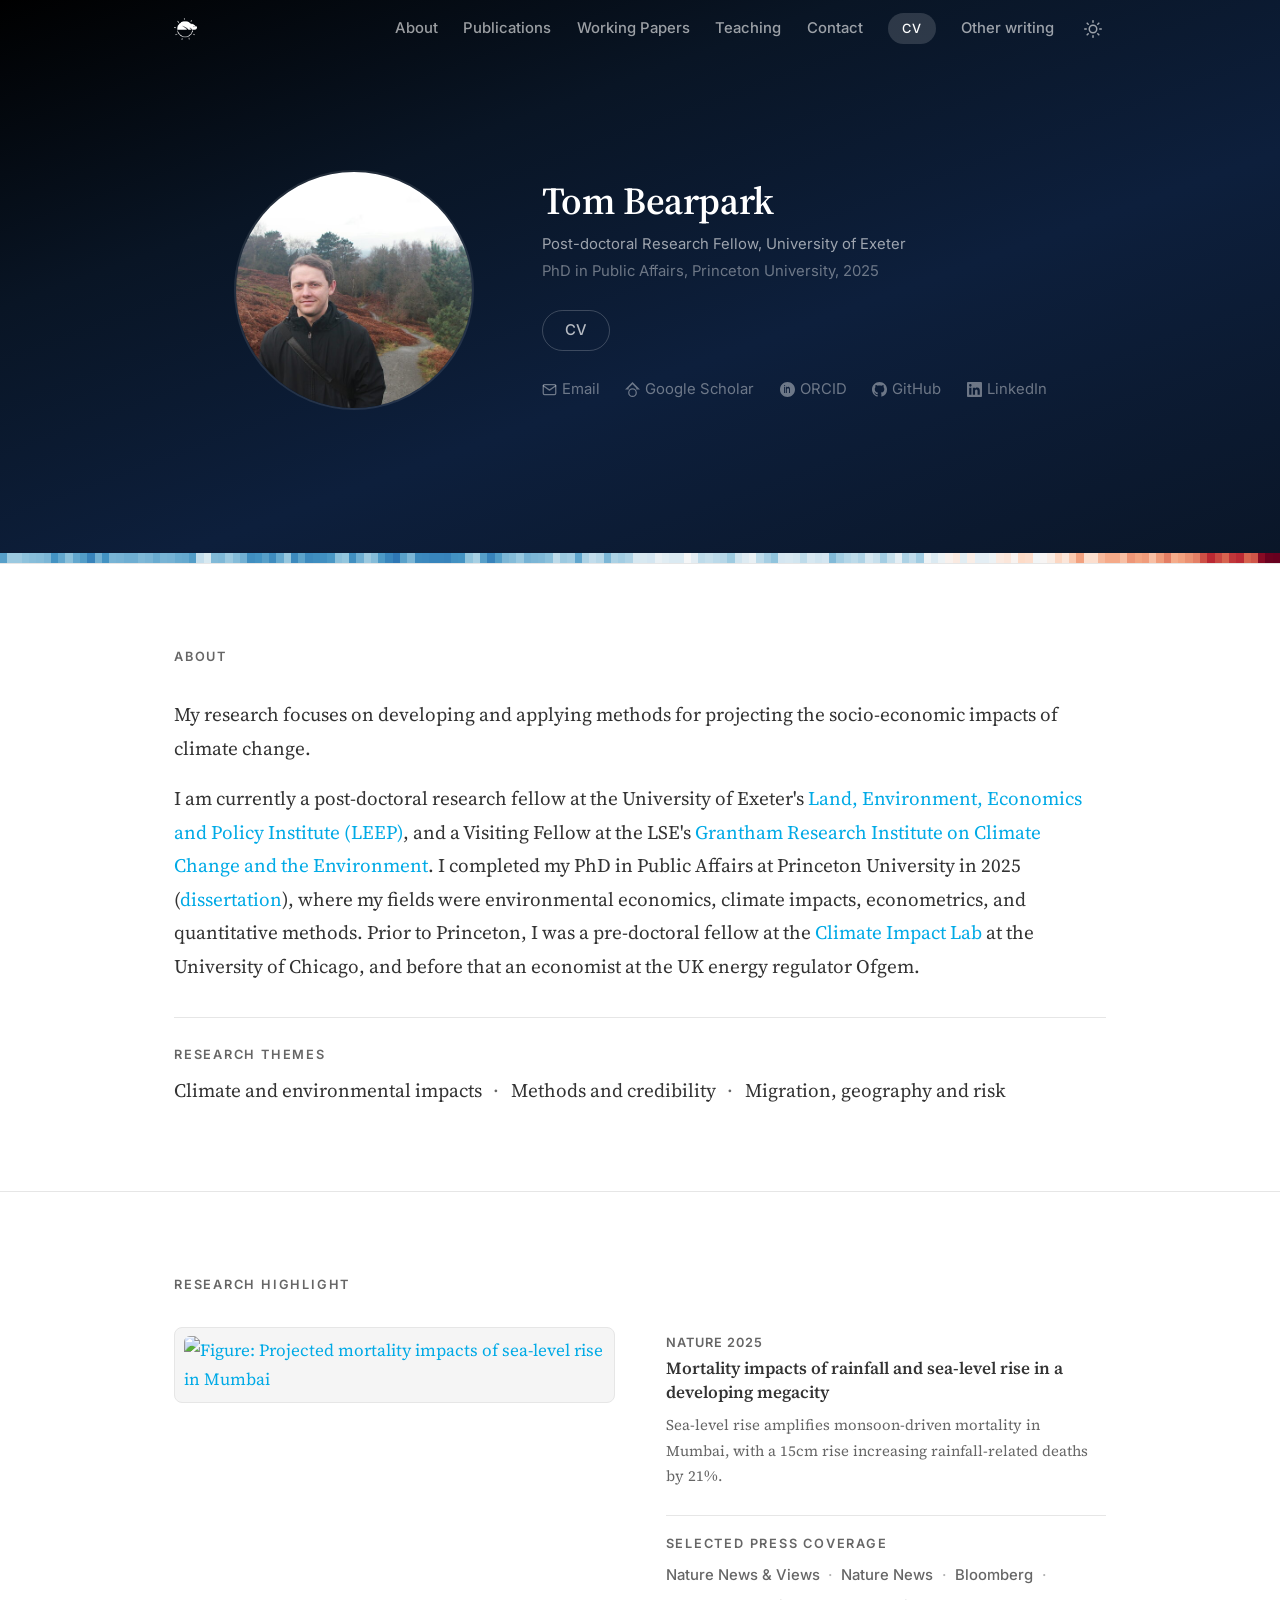
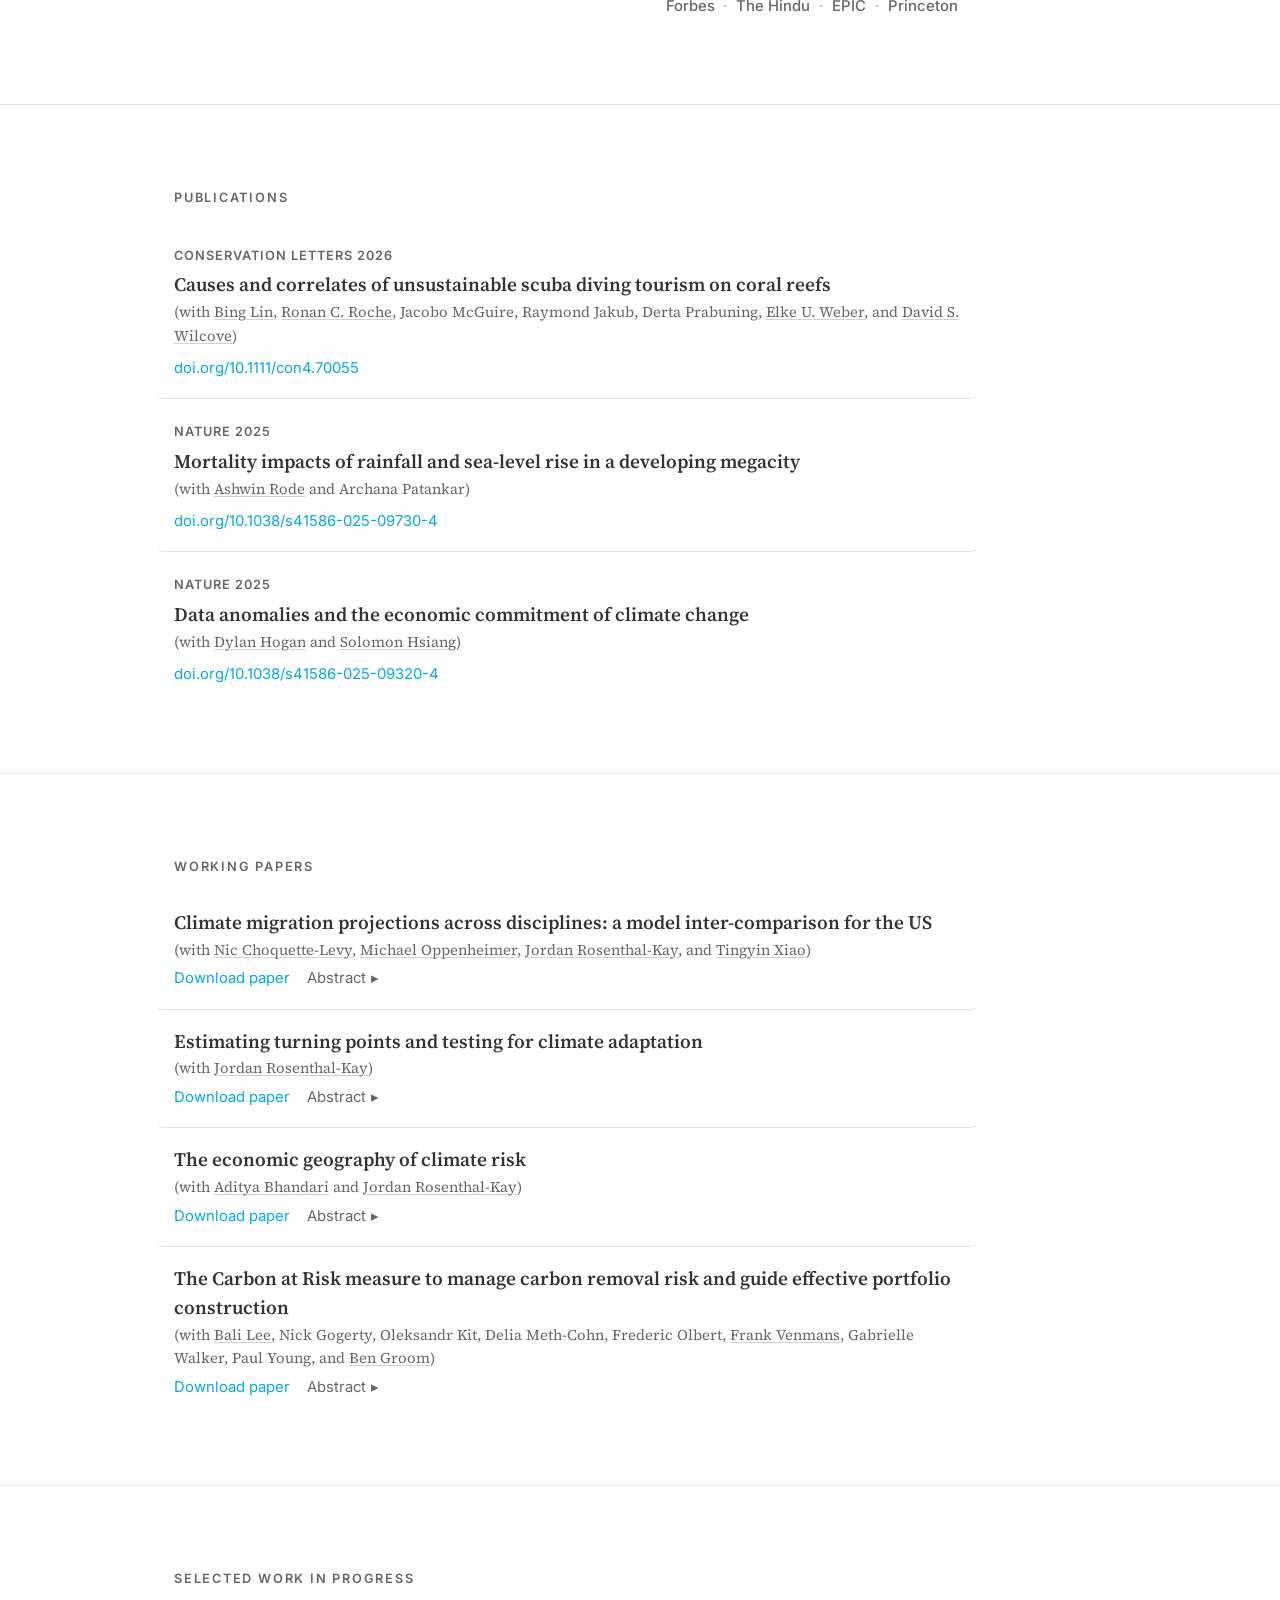
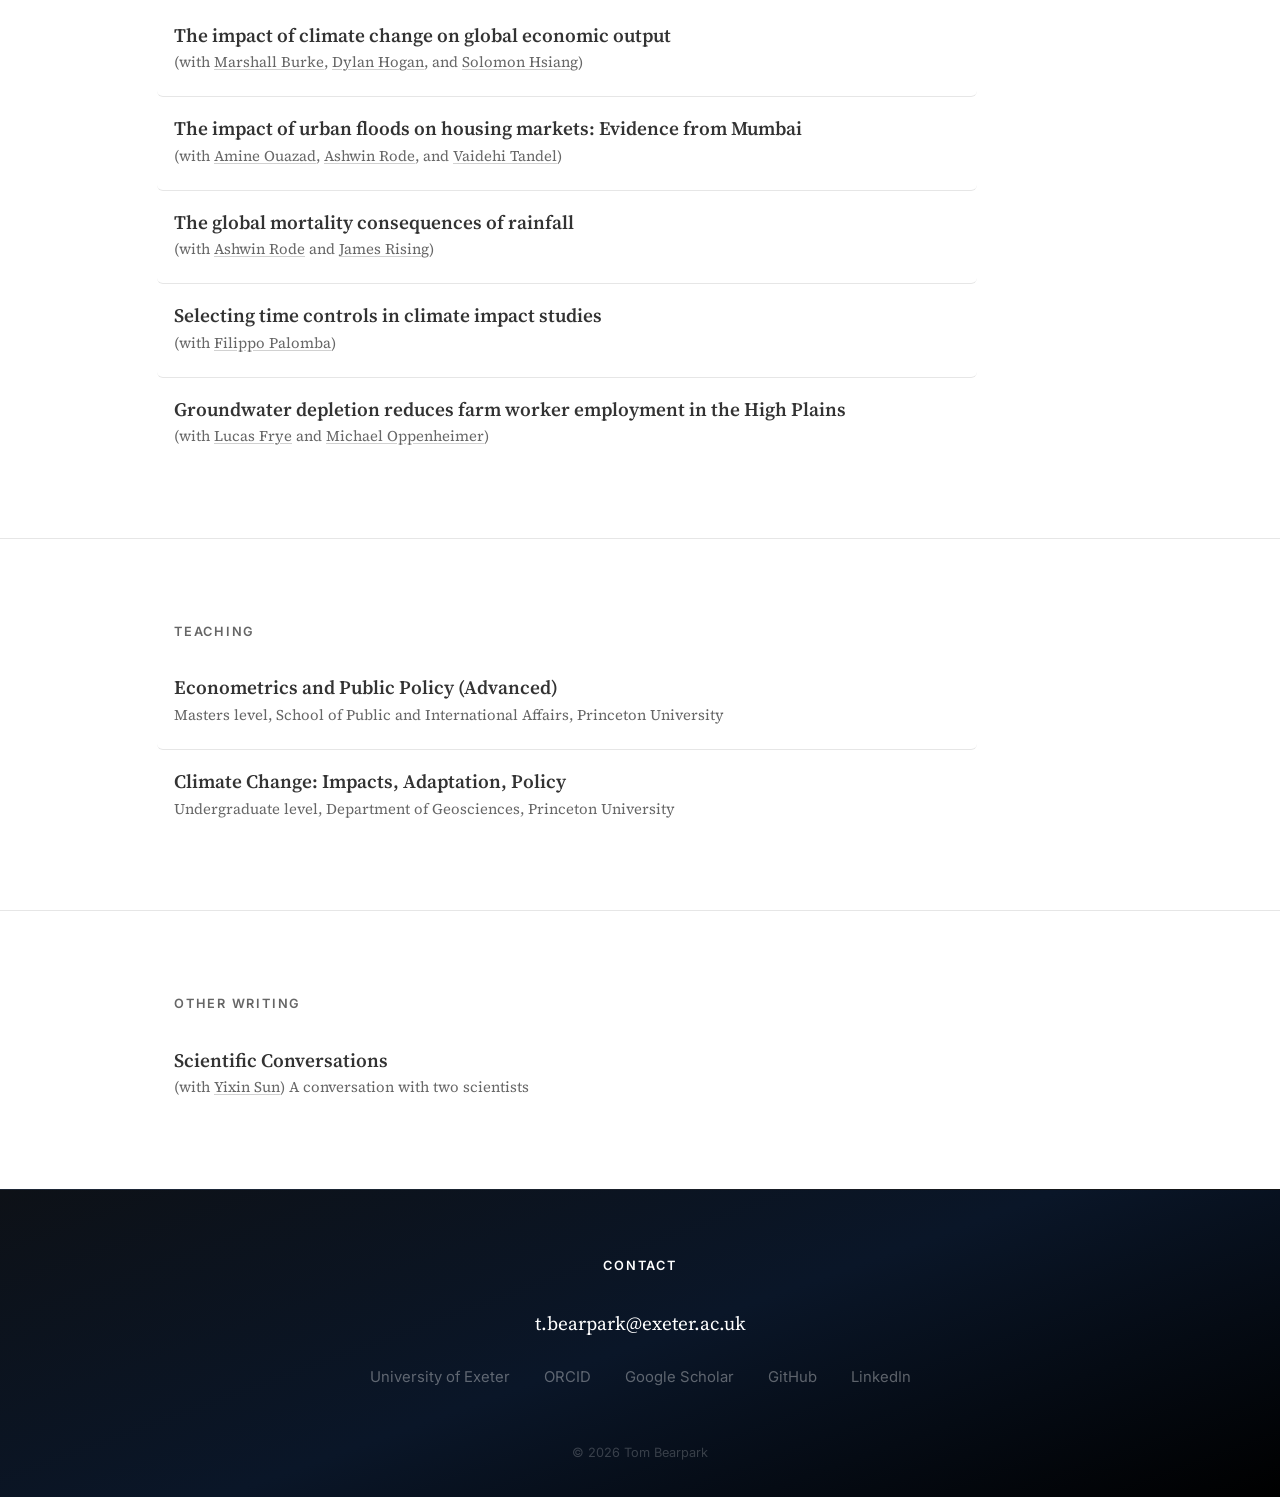
==== commit c54f6e75: "dis" ====
--- a/index.html
+++ b/index.html
@@ -98,7 +98,7 @@
           I am currently a post-doctoral research fellow at the University of Exeter's
           <a href="https://experts.exeter.ac.uk/46470-tom-bearpark" target="_blank" rel="noopener">Land, Environment, Economics and Policy Institute (LEEP)</a>,
           and a Visiting Fellow at the LSE's <a href="https://www.lse.ac.uk/granthaminstitute/profile/tom-bearpark/" target="_blank" rel="noopener">Grantham Research Institute on Climate Change and the Environment</a>.
-          I completed my PhD in Public Affairs at Princeton University in 2025, where my fields were environmental economics, climate impacts, econometrics, and quantitative methods. Prior to Princeton, I was a pre-doctoral fellow at the <a href="https://impactlab.org/" target="_blank" rel="noopener">Climate Impact Lab</a> at the University of Chicago, and before that an economist at the UK energy regulator Ofgem.
+          I completed my PhD in Public Affairs at Princeton University in 2025 (<a href="https://www.proquest.com/docview/3301796350" target="_blank" rel="noopener">dissertation</a>), where my fields were environmental economics, climate impacts, econometrics, and quantitative methods. Prior to Princeton, I was a pre-doctoral fellow at the <a href="https://impactlab.org/" target="_blank" rel="noopener">Climate Impact Lab</a> at the University of Chicago, and before that an economist at the UK energy regulator Ofgem.
         </p>
       </div>
       <div class="themes">
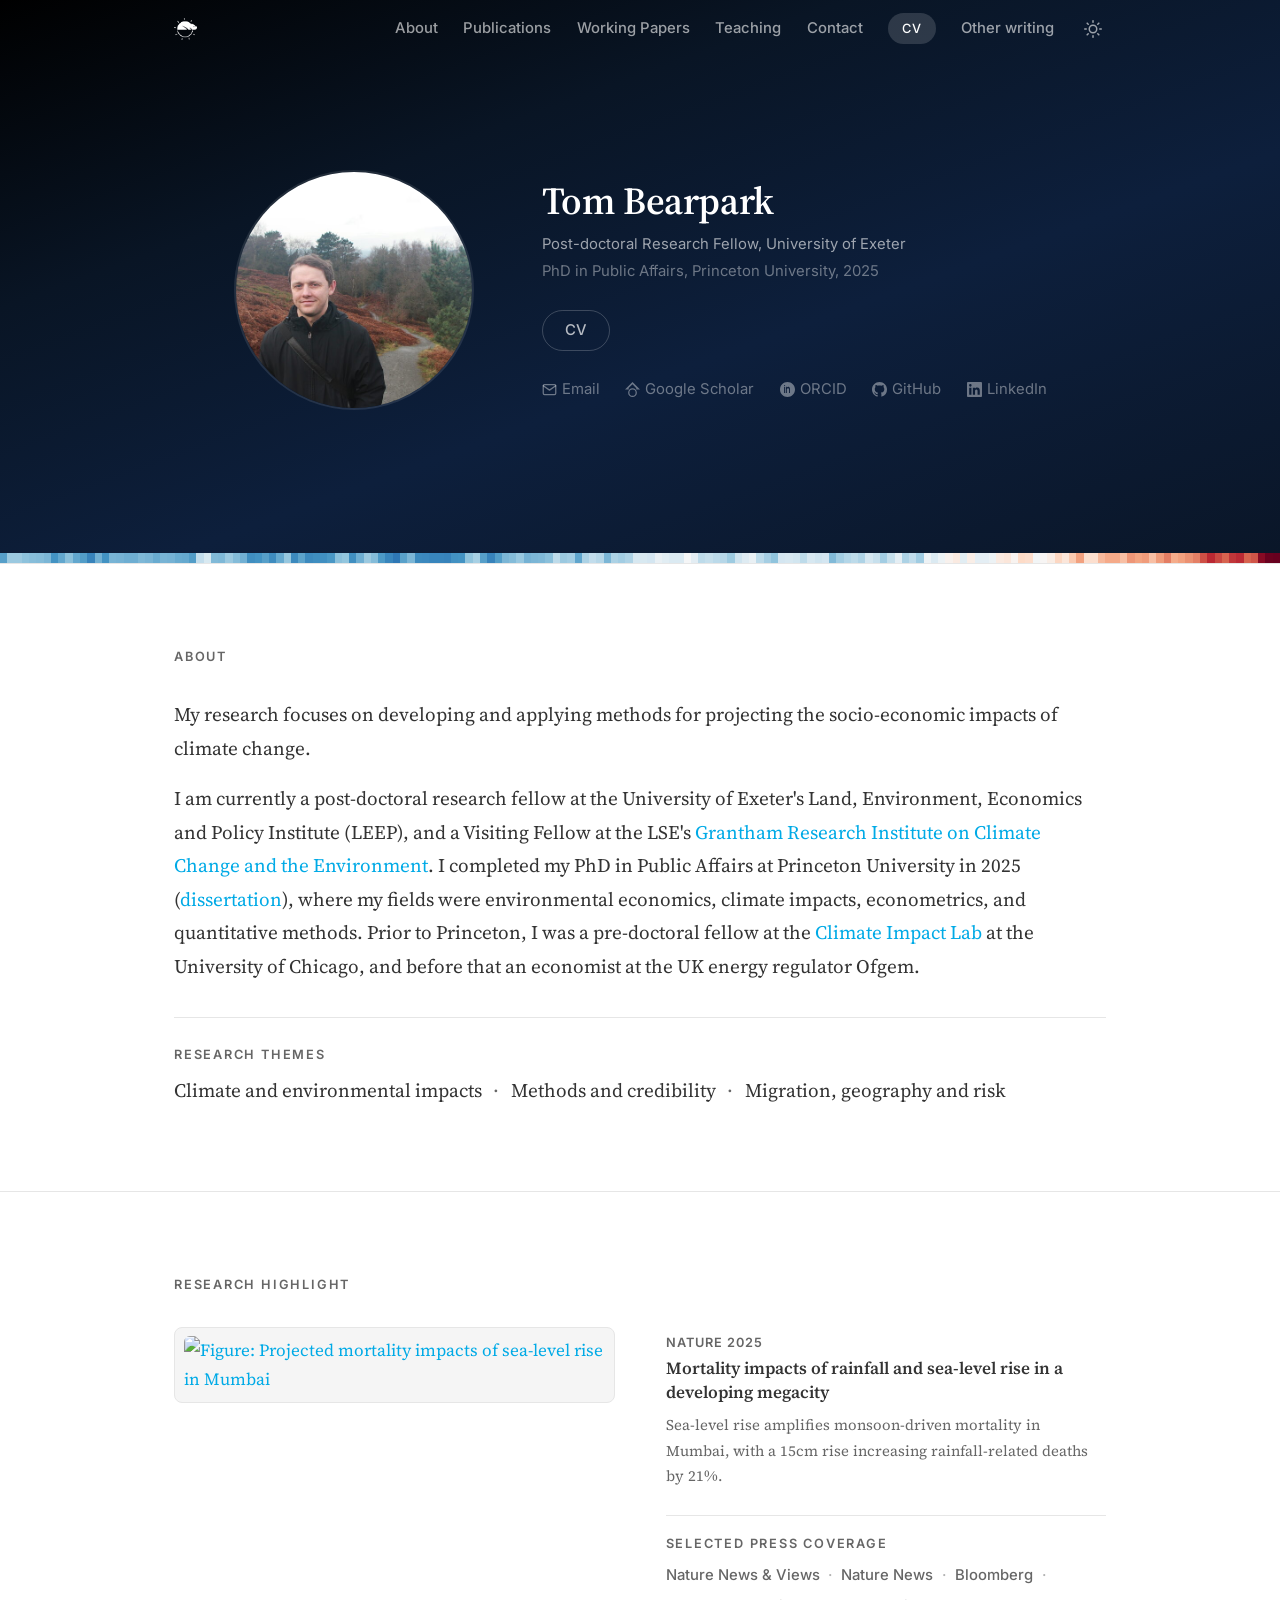
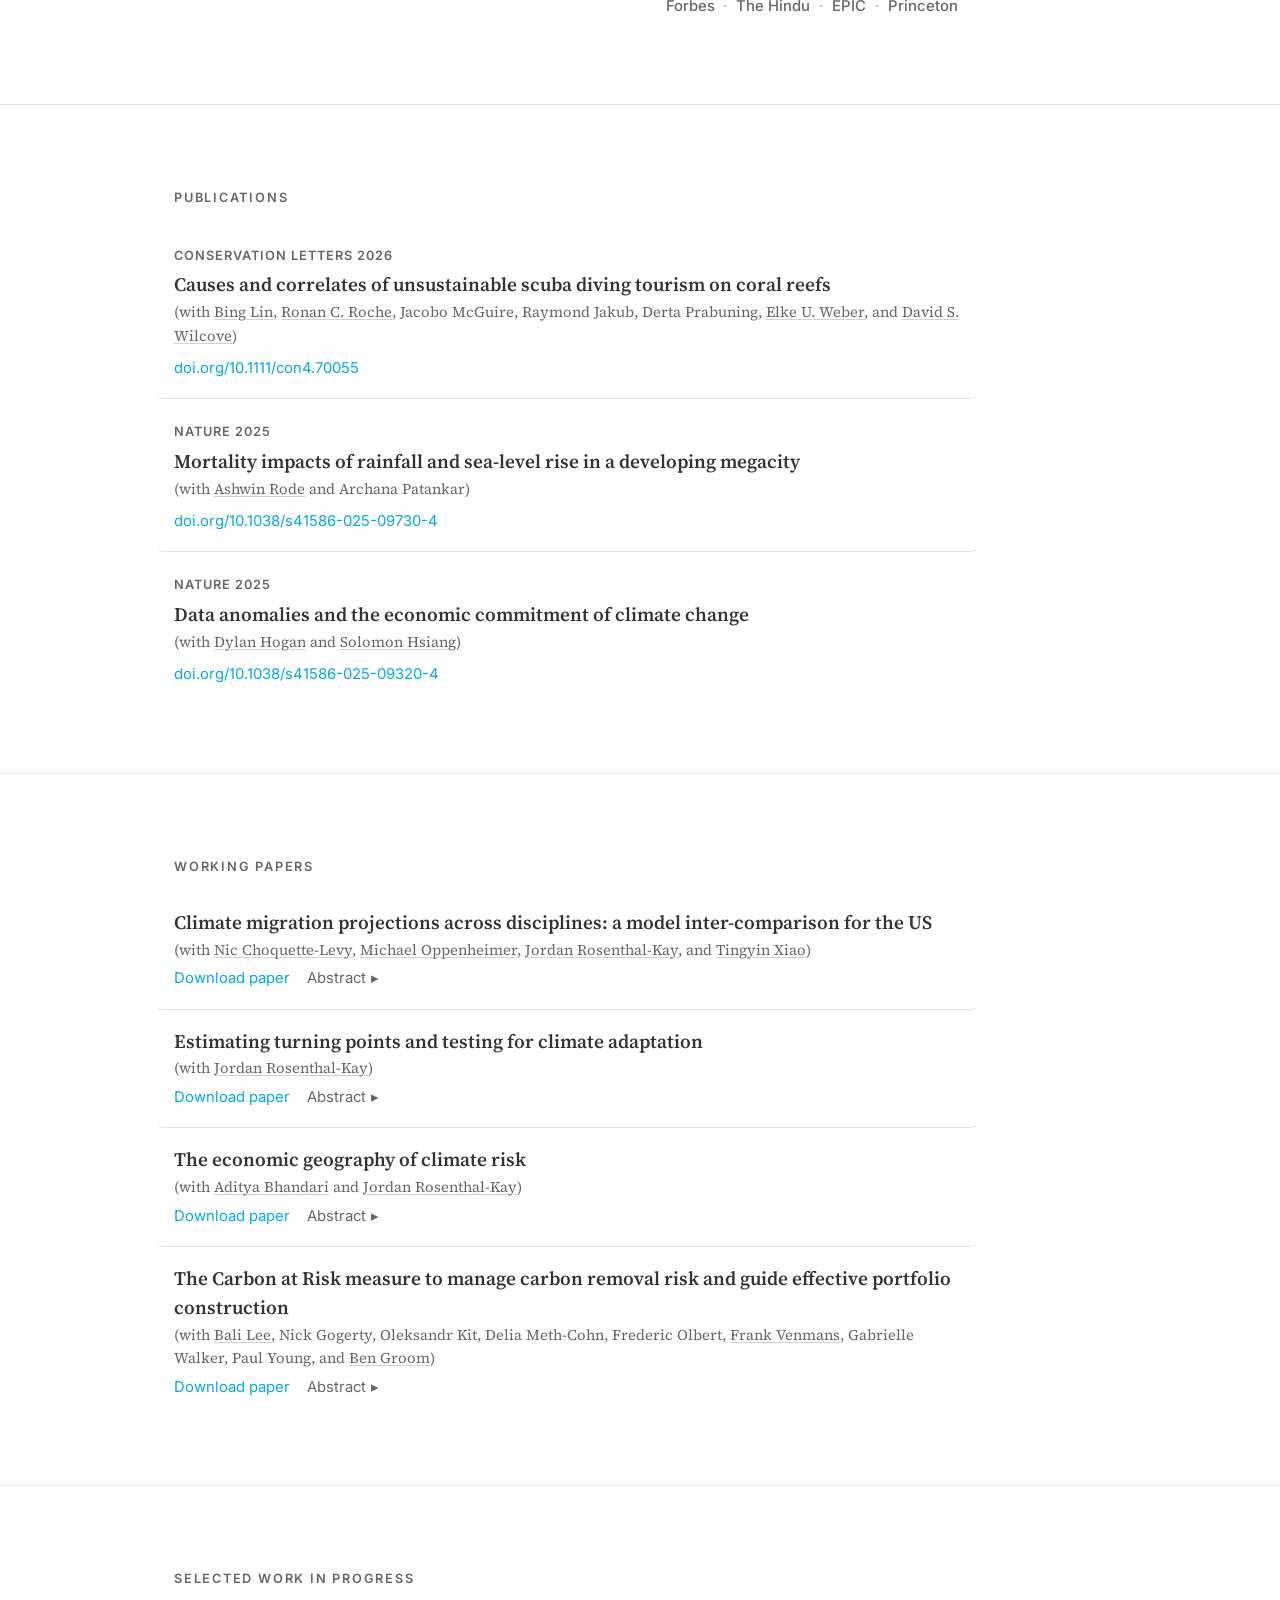
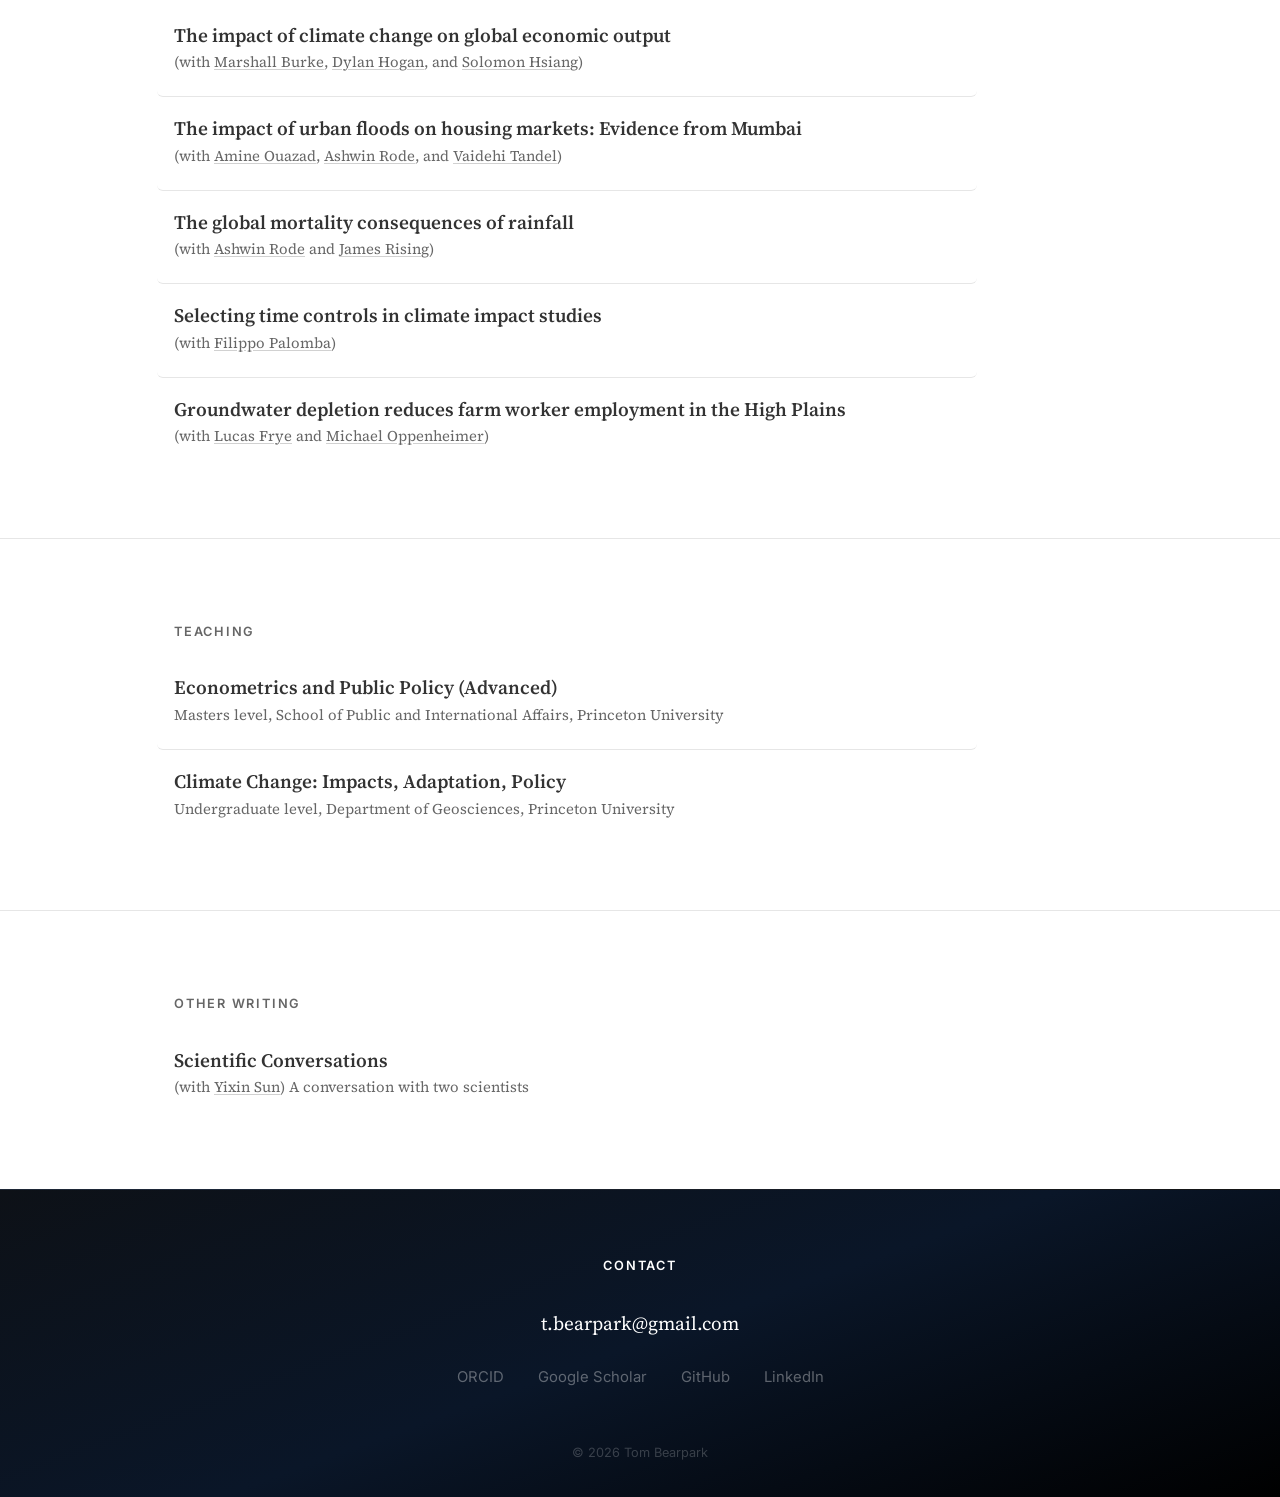
==== commit 90d93047: "Update index.html" ====
--- a/index.html
+++ b/index.html
@@ -61,7 +61,7 @@
         <p class="hero-affiliation-sub">PhD in Public Affairs, Princeton University, 2025</p>
         <a href="assets/cv/cv.pdf" target="_blank" class="hero-cv-btn">CV</a>
         <div class="hero-links">
-          <a href="mailto:t.bearpark@exeter.ac.uk" class="social-link">
+          <a href="mailto:t.bearpark@gmail.com" class="social-link">
             <svg xmlns="http://www.w3.org/2000/svg" width="15" height="15" viewBox="0 0 24 24" fill="none" stroke="currentColor" stroke-width="2" stroke-linecap="round" stroke-linejoin="round"><path d="M4 4h16c1.1 0 2 .9 2 2v12c0 1.1-.9 2-2 2H4c-1.1 0-2-.9-2-2V6c0-1.1.9-2 2-2z"/><polyline points="22,6 12,13 2,6"/></svg>
             Email
           </a>
@@ -96,7 +96,7 @@
         </p>
         <p>
           I am currently a post-doctoral research fellow at the University of Exeter's
-          <a href="https://experts.exeter.ac.uk/46470-tom-bearpark" target="_blank" rel="noopener">Land, Environment, Economics and Policy Institute (LEEP)</a>,
+          Land, Environment, Economics and Policy Institute (LEEP),
           and a Visiting Fellow at the LSE's <a href="https://www.lse.ac.uk/granthaminstitute/profile/tom-bearpark/" target="_blank" rel="noopener">Grantham Research Institute on Climate Change and the Environment</a>.
           I completed my PhD in Public Affairs at Princeton University in 2025 (<a href="https://www.proquest.com/docview/3301796350" target="_blank" rel="noopener">dissertation</a>), where my fields were environmental economics, climate impacts, econometrics, and quantitative methods. Prior to Princeton, I was a pre-doctoral fellow at the <a href="https://impactlab.org/" target="_blank" rel="noopener">Climate Impact Lab</a> at the University of Chicago, and before that an economist at the UK energy regulator Ofgem.
         </p>
@@ -279,10 +279,9 @@
     <div class="container">
       <h2 class="section-title section-title--light">Contact</h2>
       <p class="footer-email">
-        <a href="mailto:t.bearpark@exeter.ac.uk">t.bearpark@exeter.ac.uk</a>
+        <a href="mailto:t.bearpark@gmail.com">t.bearpark@gmail.com</a>
       </p>
       <div class="footer-links">
-        <a href="https://experts.exeter.ac.uk/46470-tom-bearpark" target="_blank" rel="noopener">University of Exeter</a>
         <a href="https://orcid.org/0009-0000-6770-9549" target="_blank" rel="noopener">ORCID</a>
         <a href="https://scholar.google.com/citations?hl=en&user=3rr9qncAAAAJ" target="_blank" rel="noopener">Google Scholar</a>
         <a href="https://github.com/TomBearpark" target="_blank" rel="noopener">GitHub</a>
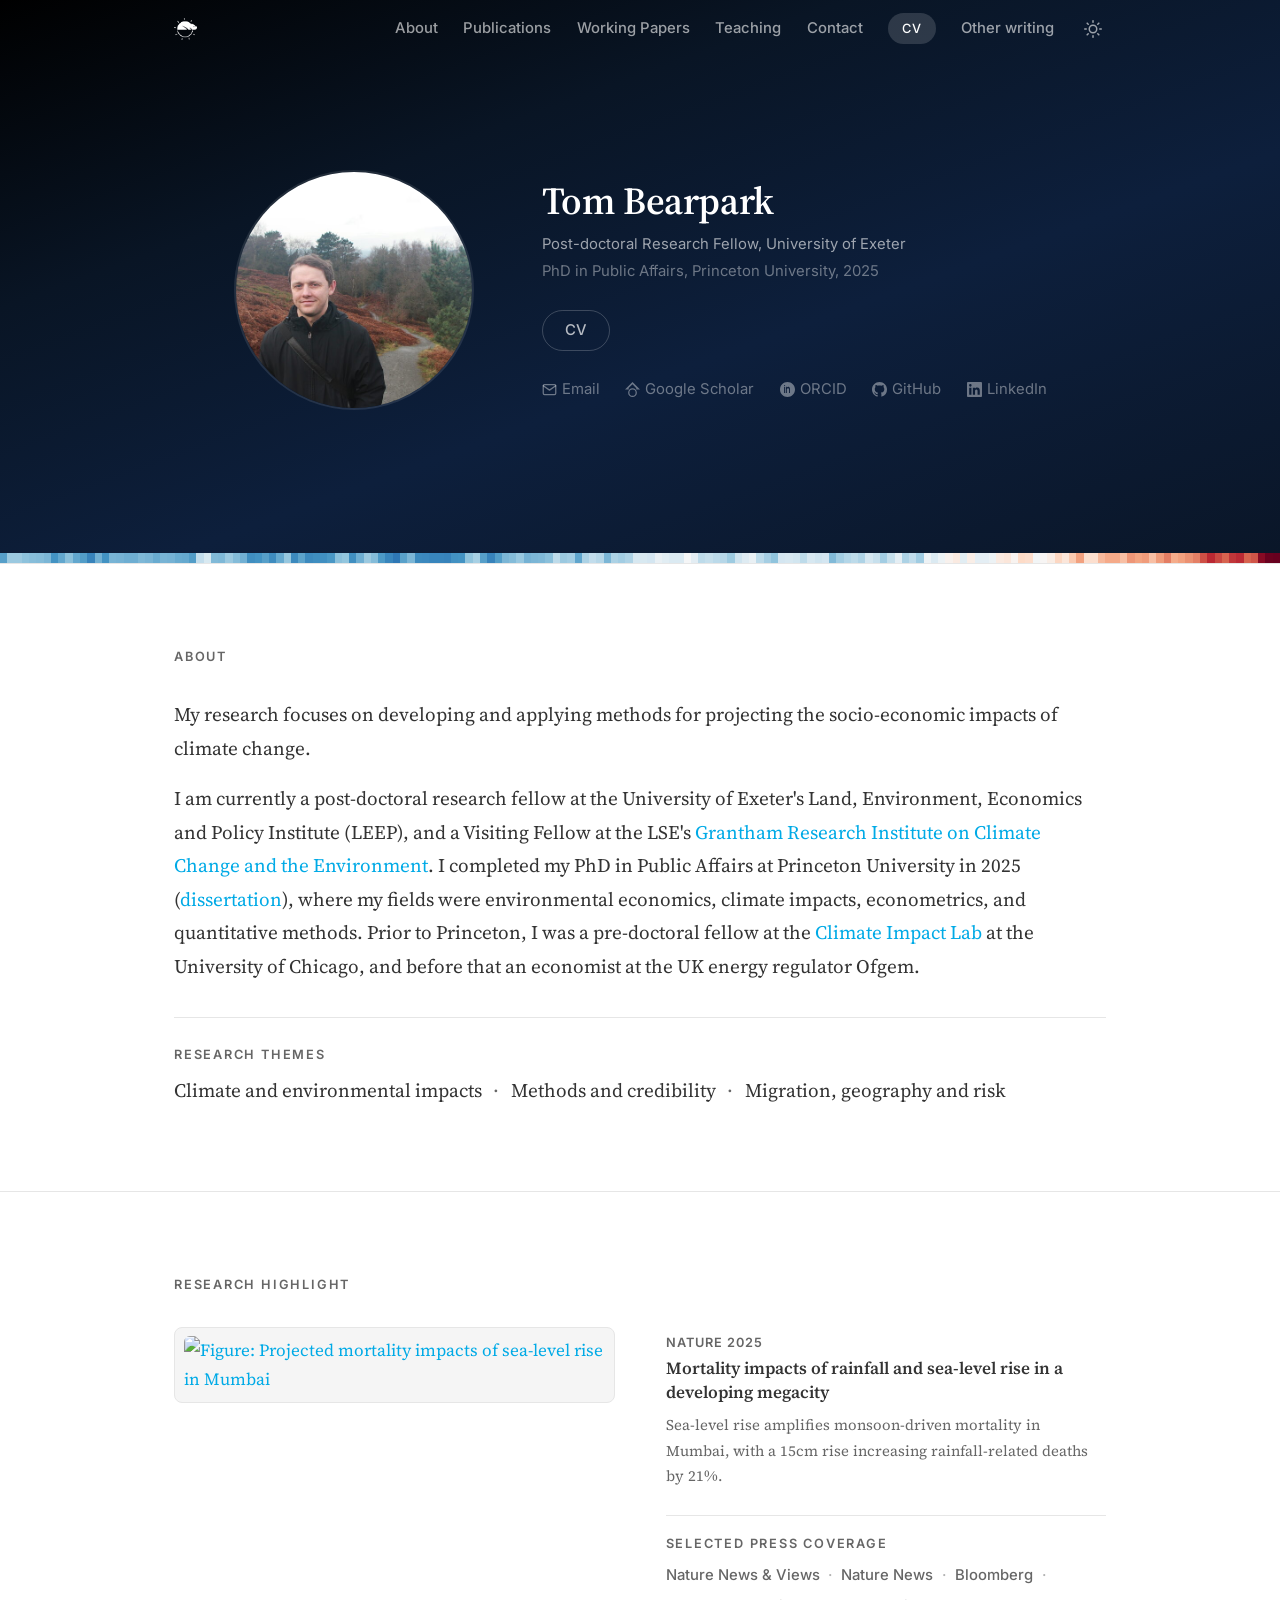
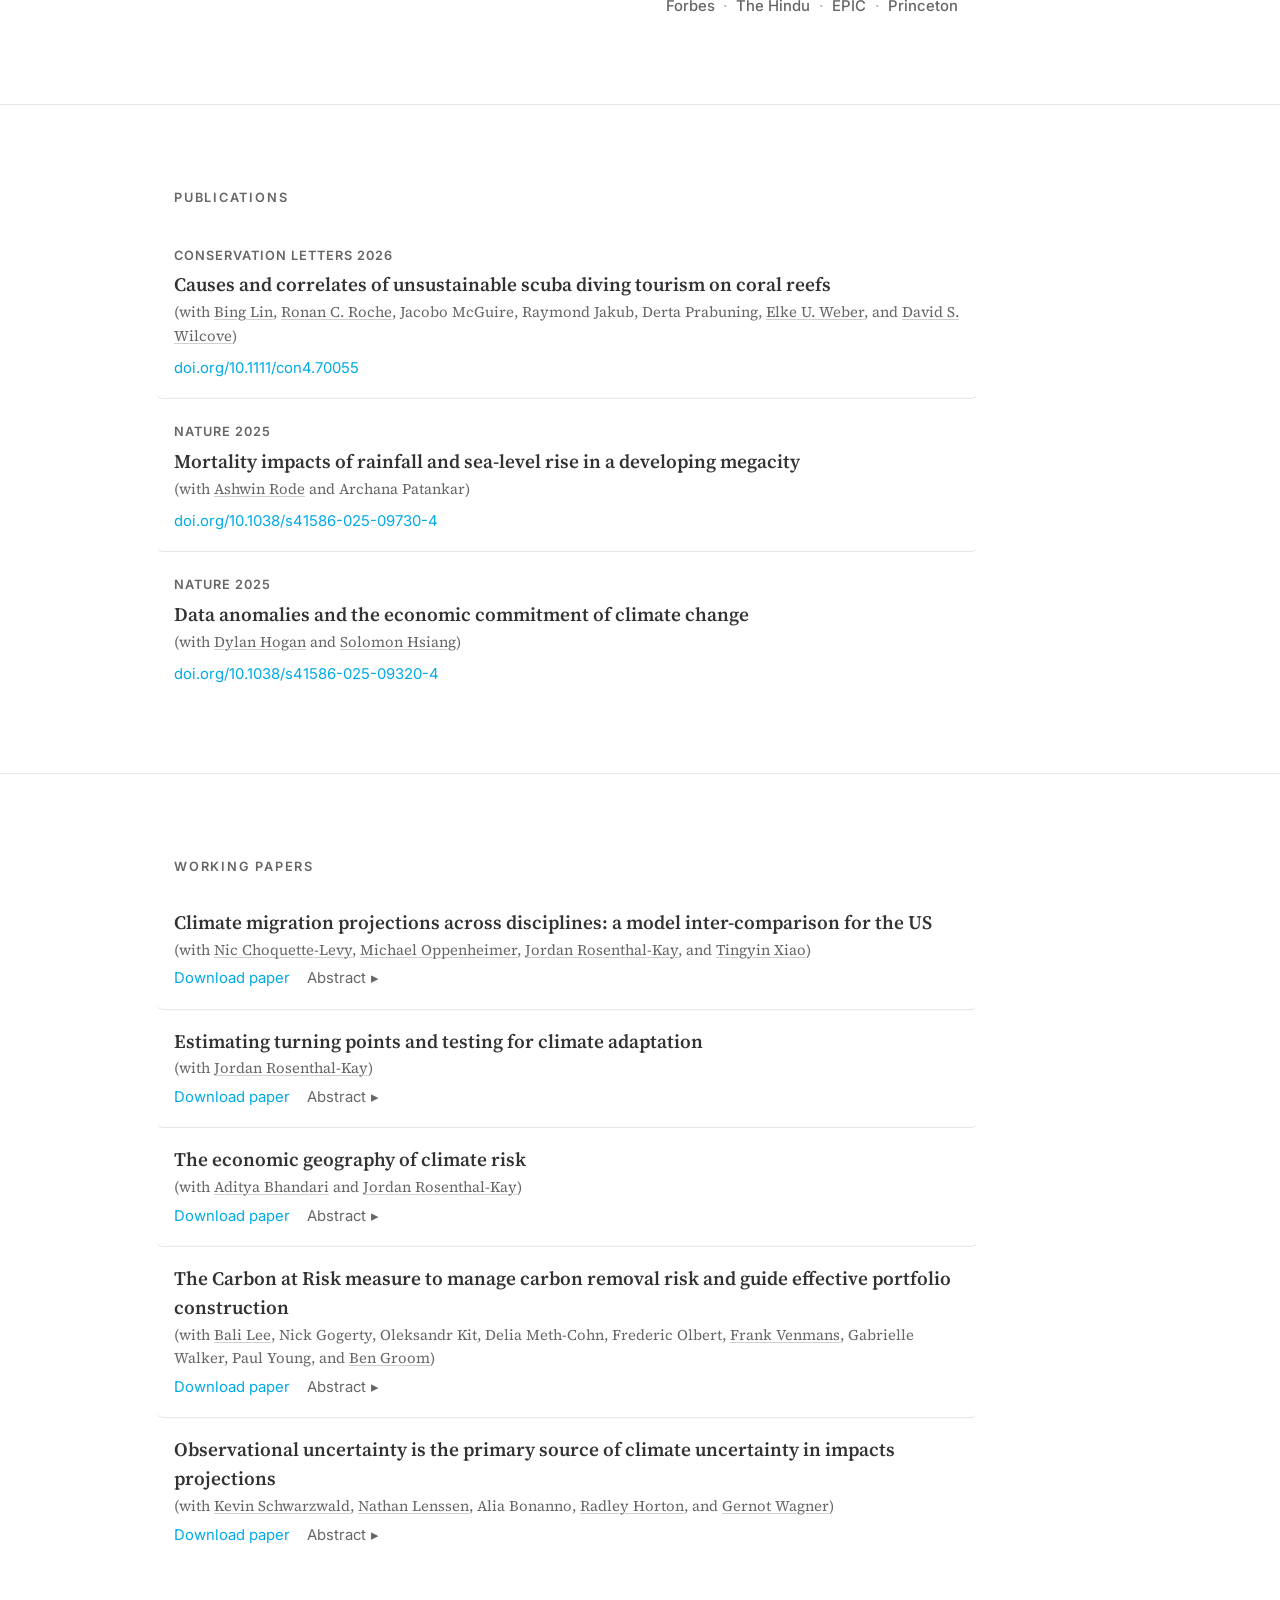
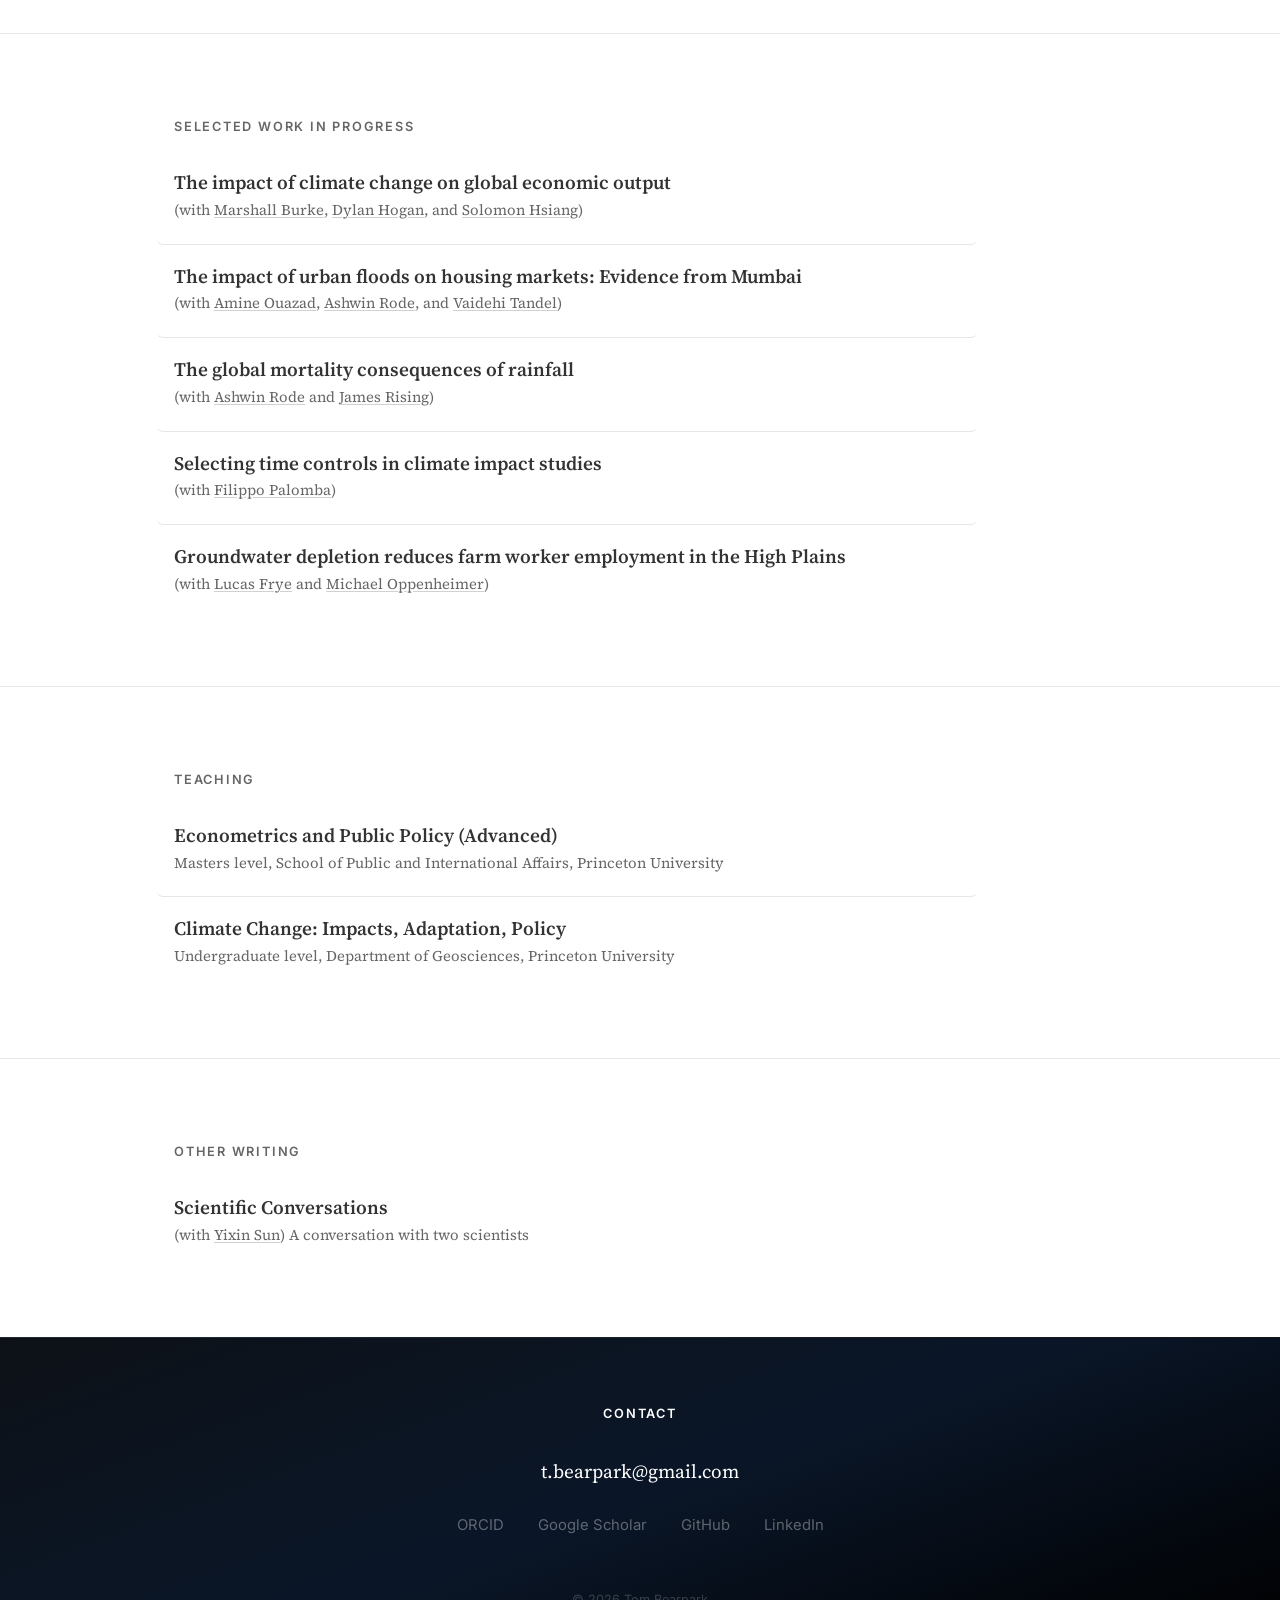
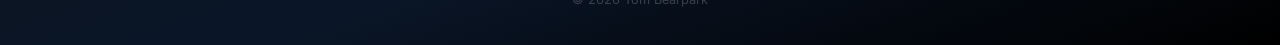
==== commit fe85983c: "new wp" ====
--- a/index.html
+++ b/index.html
@@ -211,6 +211,15 @@
           </div>
           <p class="pub-abstract" id="abs-carbon-at-risk" hidden>Meeting net-zero targets requires scaling carbon dioxide removal from ~2 GtCO<sub>2</sub>/yr today to 7–9 GtCO<sub>2</sub>/yr by 2050. Since different carbon removal technologies face binding upper limits on deployable scale, this will require trillions of dollars of investment to be allocated across technologies with fundamentally different risk and cost profiles. Yet carbon removal markets lack a standardised, quantitative measure of permanence risk. Inspired by Value at Risk in financial markets, we propose Carbon at Risk (CaR): a probabilistic measure of the shortfall between contracted removals and realised storage at a given confidence level and time horizon. We calibrate CaR in two proof-of-concept applications: forest carbon, where Monte Carlo simulations driven by satellite fire data yield a single-project 95% CaR of more than 70% over 200 years for California, and geological storage (DACCS), where 95% CaR ranges from 0.15% (well-regulated offshore) to 17% (poorly regulated onshore). This variation implies that current permanence mechanisms, typically flat-rate deductions applied once at credit issuance, systematically over-buffer low-risk projects while under-buffering high-risk ones, and could be structurally ill-suited to risks that compound and shift over decades. We show that combining technologies in a portfolio creates a trade-off between cost and risk, and that the minimum cost of meeting a permanence target depends on the correlation structure of key risk factors. CaR provides a basis for risk-calibrated protection mechanisms, from buffer design and insurance pricing to fund-based instruments sized to cover reversal risk, across policy-relevant time horizon. It also provides the basis for technology-agnostic project comparison, reserve construction, and for the international accounting frameworks needed to steward global carbon stocks and sinks as a common resource.</p>
         </article>
+        <article class="pub-item" id="paper-observational-uncertainty">
+          <h3 class="pub-title">Observational uncertainty is the primary source of climate uncertainty in impacts projections</h3>
+          <p class="pub-authors">(with <a href="https://ks905383.github.io/" target="_blank" rel="noopener">Kevin Schwarzwald</a>, <a href="https://nlenssen.github.io/" target="_blank" rel="noopener">Nathan Lenssen</a>, Alia Bonanno, <a href="https://lamont.columbia.edu/directory/radley-m-horton" target="_blank" rel="noopener">Radley Horton</a>, and <a href="https://gwagner.com/" target="_blank" rel="noopener">Gernot Wagner</a>)</p>
+          <div class="pub-actions">
+            <a href="https://doi.org/10.31223/X5BZ39" target="_blank" rel="noopener" class="pub-link">Download paper</a>
+            <button type="button" class="abstract-toggle" aria-expanded="false" aria-controls="abs-observational-uncertainty">Abstract</button>
+          </div>
+          <p class="pub-abstract" id="abs-observational-uncertainty" hidden>Projections of future climate damages underpin environmental policy and risk management but depend on inherently uncertain climate data. Uncertainty in historical climate observations, used to train impact models and calibrate climate projections to the observed record, is rarely considered. We show this &ldquo;observational uncertainty&rdquo; contributes more than the spread across or within global climate models to projections of mortality, GDP per capita growth, and payroll. Most of this uncertainty stems from training impact models; even small differences in historic weather estimates can cause large differences in projected damages. Incorporating this uncertainty increases the spread in climate uncertainty by up to 300%, highlighting the importance of impact model design and the need for better constraints on observations, and implying a higher Social Cost of Carbon.</p>
+        </article>
       </div>
     </div>
   </section>
